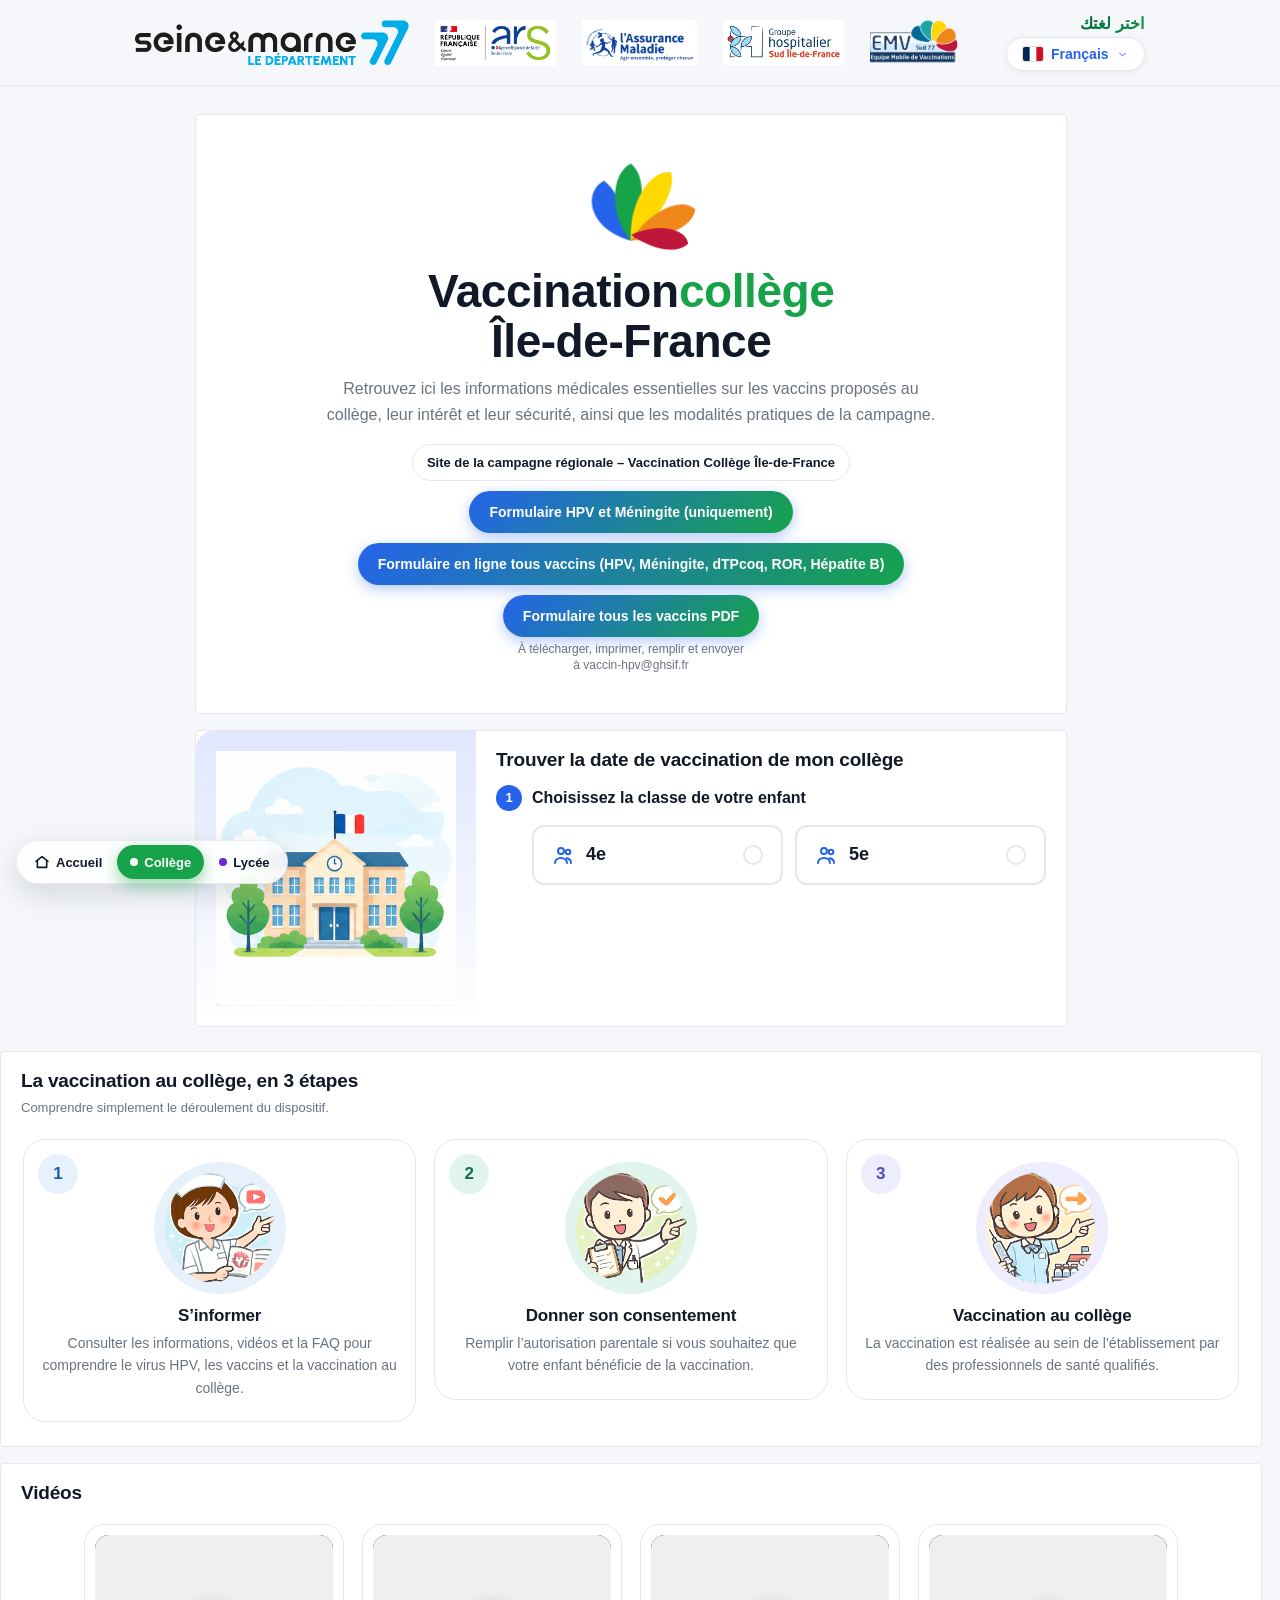
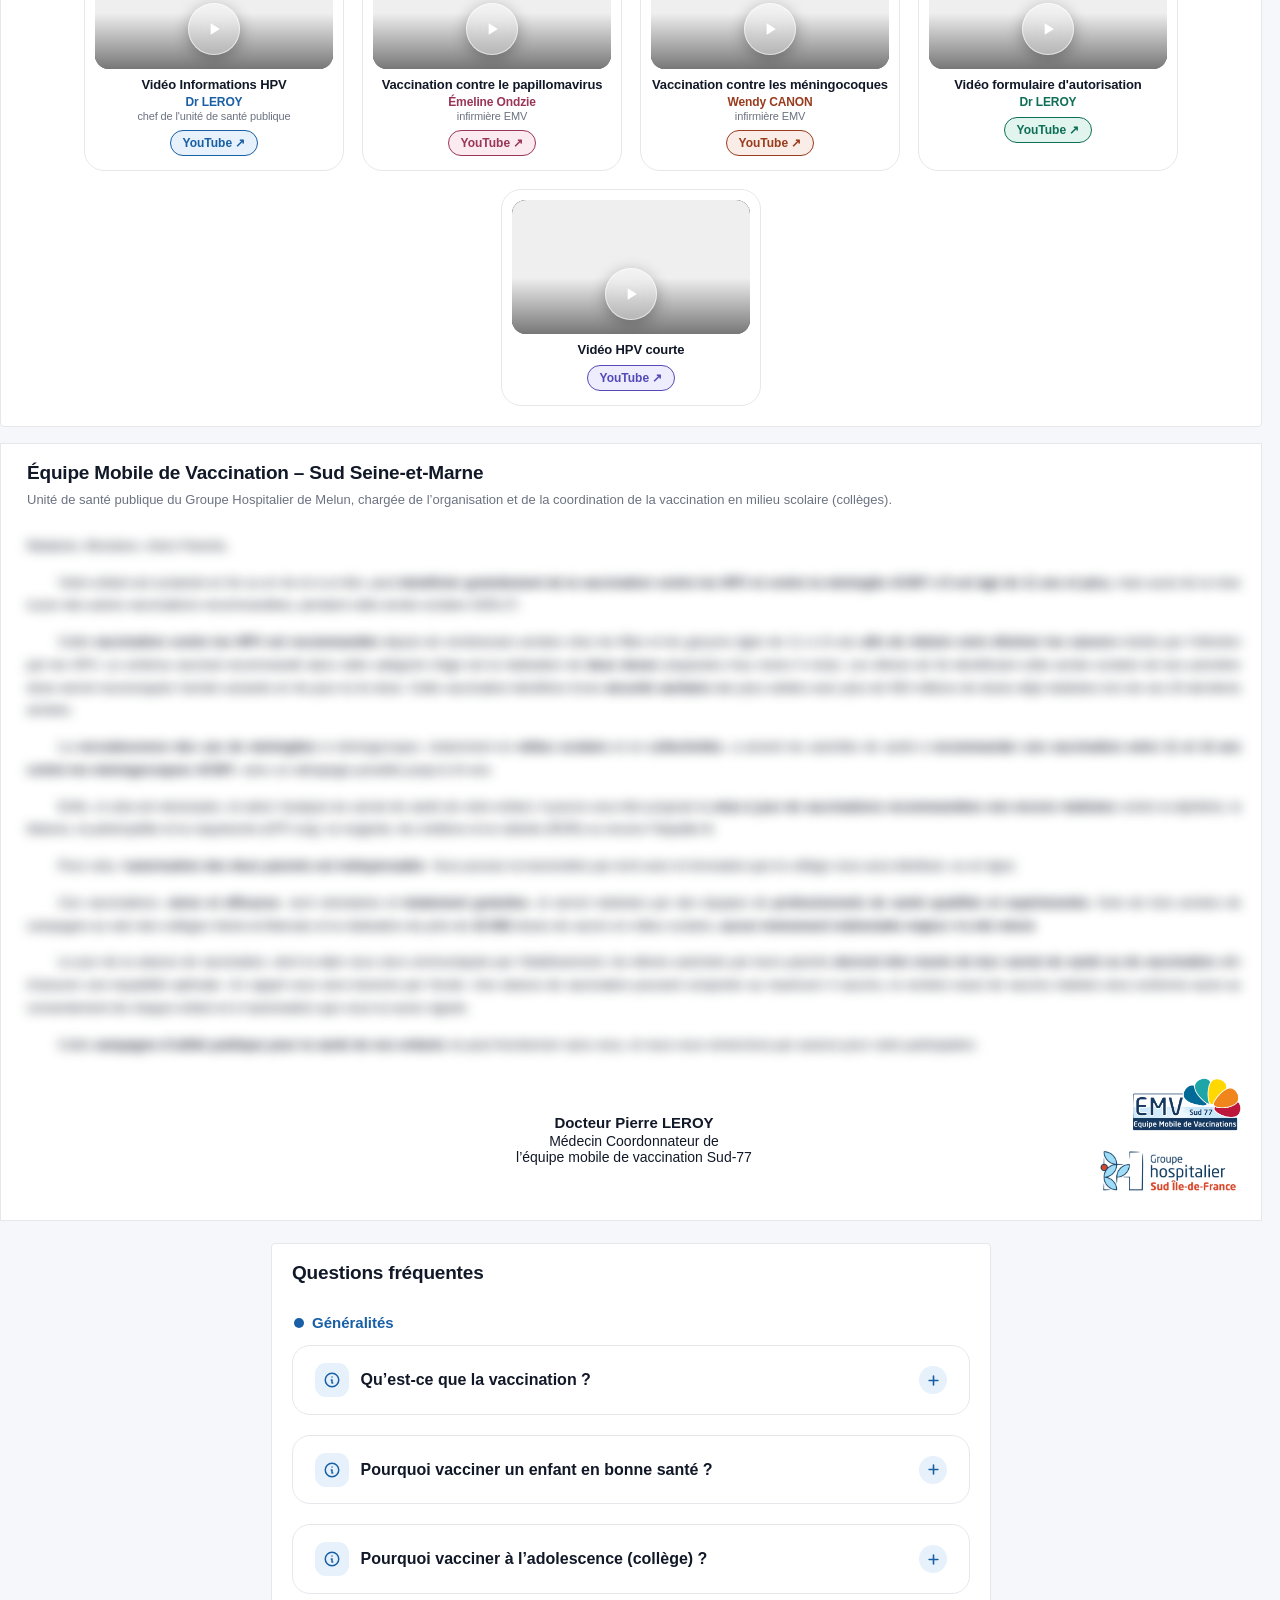
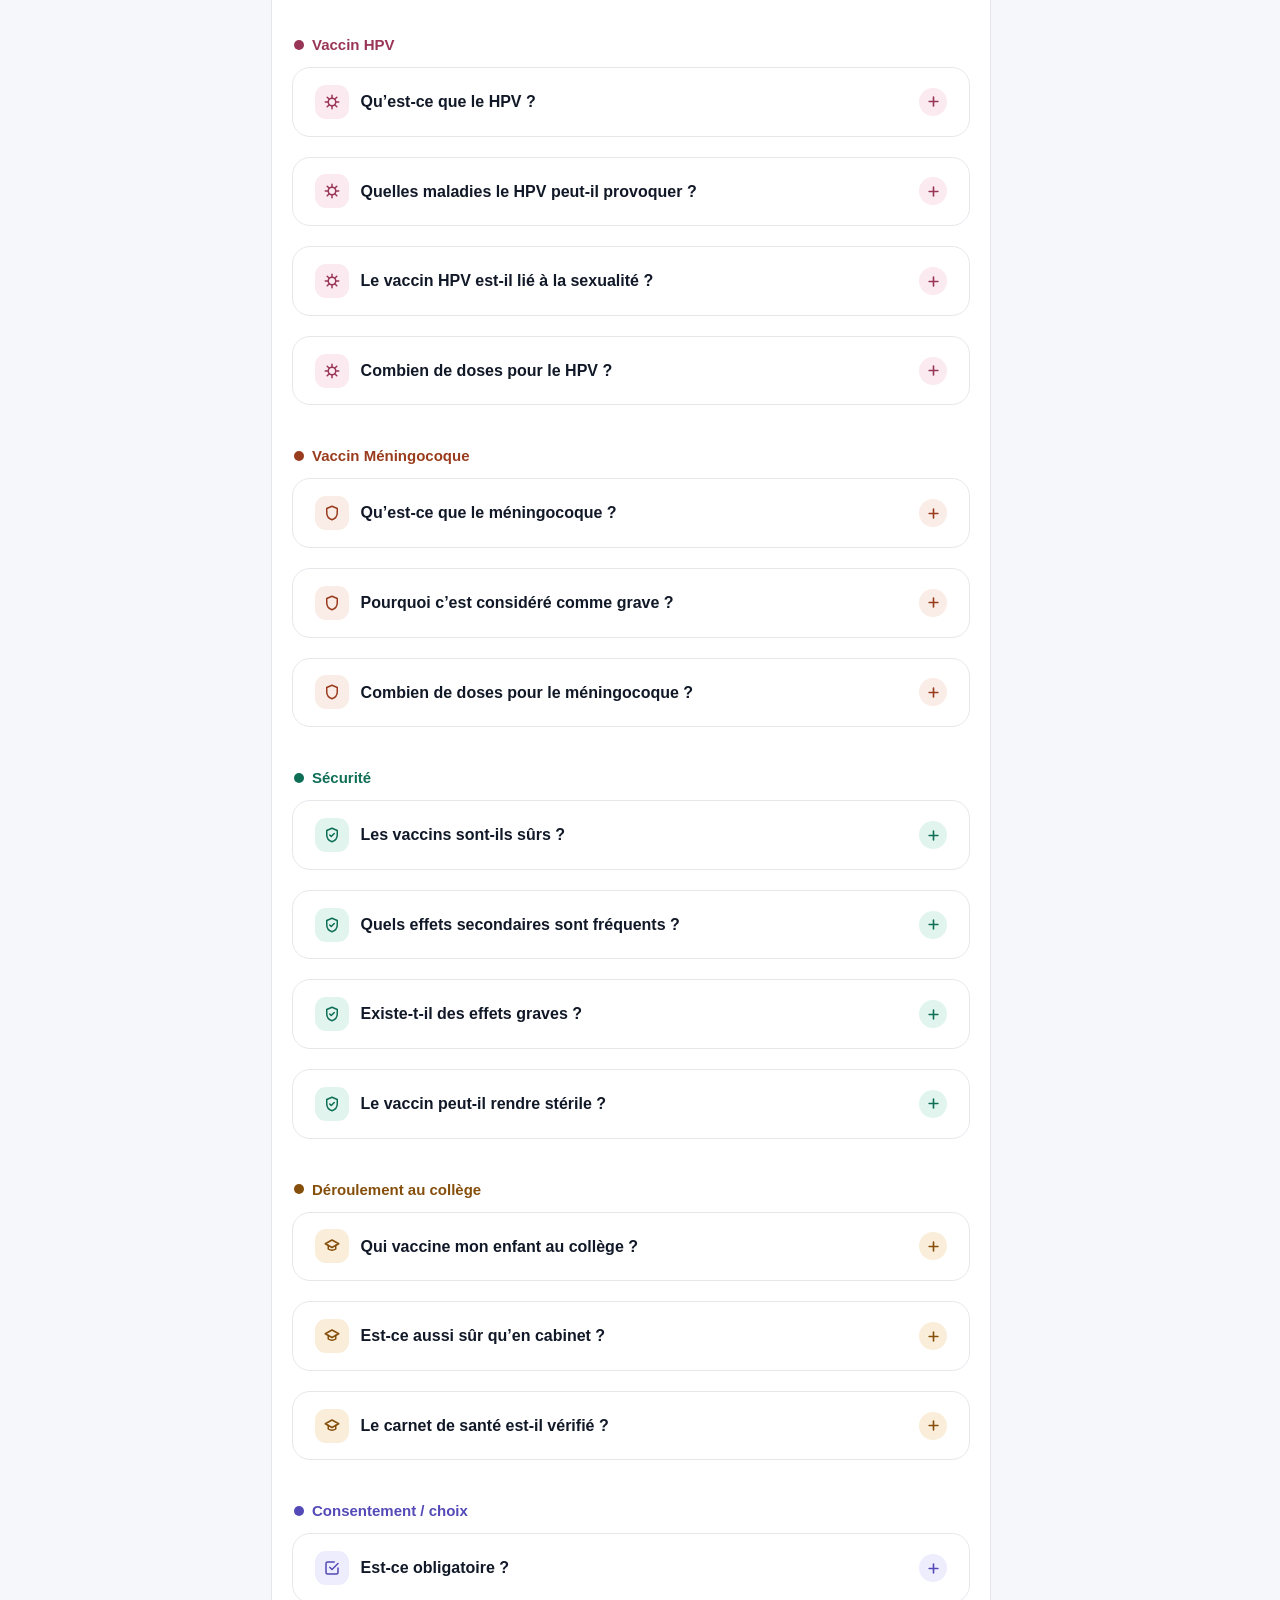
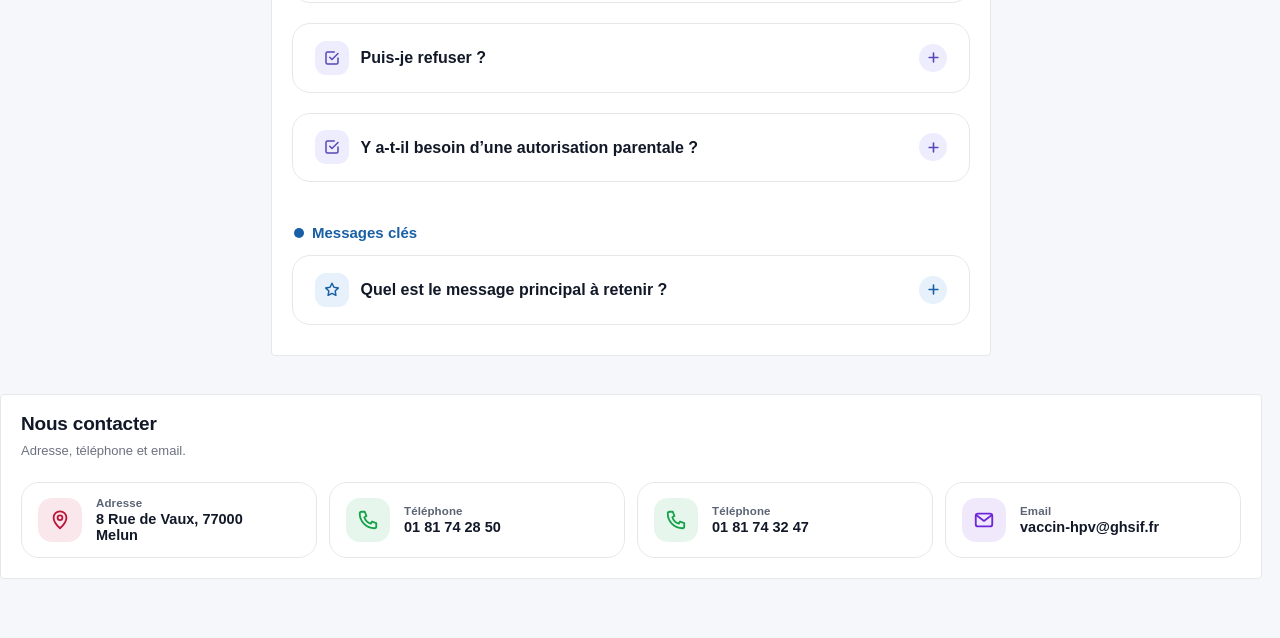
==== college/index.html @ 507922e8 "maj" ====
<!DOCTYPE html>
<html lang="fr">
    <head>
        <meta charset="utf-8"/>
        <meta content="width=device-width, initial-scale=1" name="viewport"/>
        <title>Vaccination collège – Île-de-France</title>
        <meta name="description" content="Site officiel d’information de l’Équipe Mobile de Vaccination (EMV) – Campagne de vaccination en milieu scolaire (collèges) en Île-de-France. Ressources sanitaires, documents officiels et informations à destination des familles et des établissements."/>
        <meta name="keywords" content="vaccination, collège, santé publique, équipe mobile de vaccination, EMV, HPV, méningite, ARS, éducation nationale"/>
        <meta name="author" content="Équipe Mobile de Vaccination – Santé publique"/>
        <meta name="robots" content="index, follow"/>
        <meta name="category" content="Health"/>
        <meta name="classification" content="Public Health Information"/>
        <meta name="audience" content="Families, Educational institutions, Health professionals"/>
        <script src="../js/parcours.js?v=20261004-15" data-page="college"></script>
        <script src="../js/entete.js" defer></script>
        <script src="../js/langue.js?v=20261004-2"></script>
        <style>:root { --bg: #f5f7fb; --card: #ffffff; --text: #111827; --muted: #6b7280; --border: #e5e7eb; --primary: #2563eb; --primary-soft: #e0e7ff; --accent: #16a34a; --accent-soft: #dcfce7; --btn: #ffffff; --font-body: -apple-system, "Segoe UI", Roboto, "Helvetica Neue", Arial, sans-serif; --font-display: "Helvetica Neue", Arial, var(--font-body); --font: var(--font-body); } [data-theme="dark"] { --bg: #141c2f;  /* fond général un peu plus clair */ --card: #1a2238;  /* cartes légèrement relevées */ --text: #e5e7eb; --muted: #9ca3af; --border: #1f2937; --primary: #38bdf8; --primary-soft: #0c4a6e; --accent: #22c55e; --accent-soft: #052e1b; --btn: #020617; } body { background: var(--bg); color: var(--text); } .card, details, .search, .select { background: var(--card); color: var(--text); border-color: var(--border); } summary { color: var(--text); } .ans { color: #d1d5db; } .chip, .tag { background: #020617; border-color: var(--border); color: #cbd5f5; } .navItem:hover { background: #020617; border-color: rgba(56,189,248,.25); } .navItem.active { background: var(--primary-soft); border-color: rgba(56,189,248,.35); } .btn.primary { background: var(--primary); border-color: rgba(56,189,248,.45); } .btn.soft { background: var(--accent-soft); border-color: rgba(34,197,94,.35); color: #bbf7d0; } * { box-sizing: border-box; } body { margin: 0; font-family: var(--font); color: var(--text); background: var(--bg); } a { color: inherit; } .layout { display: flex; min-height: 100vh; } /* Sidebar */.sidebar { width: var(--sidebar); padding: 18px 14px; position: sticky; top: 0; height: 100vh; overflow: auto; border-right: 1px solid var(--border); background: linear-gradient(180deg, #ffffff 0%, #fbfcff 100%); } .brand { display: flex; align-items: center; gap: 10px; padding: 10px 10px 14px 10px; } .brandMark { width: 36px; height: 36px; border-radius: 12px; background: var(--primary-soft); display: grid; place-items: center; color: var(--primary); font-weight: 800; border: 1px solid rgba(47,91,255,.18); } .brandName { font-weight: 800; letter-spacing: .2px; } .navTitle { margin: 8px 10px 8px; font-size: 12px; letter-spacing: .08em; text-transform: uppercase; color: var(--muted); } .navList { display: flex; flex-direction: column; gap: 6px; padding: 0 6px 16px; } .navItem { border: 1px solid transparent; padding: 10px 10px; border-radius: 12px; cursor: pointer; color: #1f2937; display: flex; align-items: center; justify-content: space-between; gap: 10px; } .navItem:hover { background: #f4f7ff; border-color: rgba(47,91,255,.14); } .navItem.active { background: var(--primary-soft); border-color: rgba(47,91,255,.22); } .chip { font-size: 12px; padding: 2px 8px; border-radius: 999px; background: #f3f4f6; color: #374151; border: 1px solid var(--border); white-space: nowrap; } .footNote { padding: 12px 10px; color: var(--muted); font-size: 12px; border-top: 1px solid var(--border); margin-top: 10px; } /* Main */.main { flex: 1; padding: 18px; } .topbar { max-width: var(--max); margin: 0 auto 14px; display: flex; align-items: center; justify-content: center; gap: 12px; } .rightBar { display: flex; align-items: center; gap: 10px; flex-wrap: wrap; justify-content: center; } .burger { position: absolute; left: 18px; } .search { display: flex; align-items: center; gap: 10px; padding: 10px 12px; border: 1px solid var(--border); border-radius: 12px; background: #fff; min-width: 260px; } .search input { border: none; outline: none; width: 100%; font-size: 14px; } .container { max-width: var(--max); margin: 0 auto; } .hero { display: block; margin-bottom: 16px; } .card { background: var(--card); border: 1px solid var(--border); border-radius: var(--radius); box-shadow: var(--shadow); } .heroText { padding: 22px; } .kicker { display: inline-flex; align-items: center; gap: 8px; padding: 8px 12px; border-radius: 999px; background: var(--primary-soft); color: var(--primary); font-weight: 800; border: 1px solid rgba(47,91,255,.18); font-size: 12px; letter-spacing: .02em; } h1 { margin: 12px 0 10px; font-size: 46px; line-height: 1.08; letter-spacing: -.02em; } h1 .accent { color: var(--accent); } .subtitle { margin: 0; color: var(--muted); font-size: 16px; line-height: 1.55; max-width: 62ch; } .btnRow { display: flex; gap: 10px; flex-wrap: wrap; margin-top: 16px; justify-content: center; } .btn { display: inline-flex; align-items: center; justify-content: center; padding: 10px 14px; border-radius: 999px; border: 1px solid var(--border); background: #fff; text-decoration: none; font-weight: 800; font-size: 13px; cursor: pointer; transition: transform .05s ease; } .btn:hover { transform: translateY(-1px); } .btn.primary { background: var(--primary); border-color: rgba(47,91,255,.45); color: #fff; } .btn.soft { background: var(--accent-soft); border-color: rgba(255,138,0,.22); color: #7a3a00; } .heroArt { padding: 18px; position: relative; overflow: hidden; } .artBox { height: 100%; border-radius: 16px; background: radial-gradient(circle at 20% 20%, rgba(47,91,255,.15), transparent 45%),
                  radial-gradient(circle at 70% 30%, rgba(255,138,0,.18), transparent 55%),
                  linear-gradient(180deg, #ffffff 0%, #f6f8ff 100%); border: 1px solid rgba(17,24,39,.06); display: flex; align-items: center; justify-content: center; position: relative; min-height: 240px; } .artLabel { position: absolute; bottom: 14px; left: 14px; right: 14px; padding: 10px 12px; border-radius: 14px; background: rgba(255,255,255,.85); border: 1px solid rgba(17,24,39,.08); color: var(--muted); font-size: 12px; } .logoImg { height: 38px; max-width: 220px; object-fit: contain; filter: drop-shadow(0 2px 6px rgba(0,0,0,.12)); margin-bottom: 10px; } /* Sections */.grid { display: grid; grid-template-columns: 1fr; gap: 16px; } .sectionHead { padding: 18px 20px 0; } .sectionTitle { margin: 0; font-size: 16px; font-weight: 900; letter-spacing: .2px; } .sectionDesc { margin: 6px 0 0; color: var(--muted); font-size: 13px; line-height: 1.5; } .sectionBody { padding: 14px 20px 20px; } .resourceGroup { display: flex; flex-wrap: wrap; gap: 10px; } .note { margin-top: 10px; color: var(--muted); font-size: 12px; line-height: 1.55; white-space: pre-wrap; } /* FAQ */.faqMeta { display: flex; align-items: flex-start; justify-content: space-between; gap: 10px; flex-wrap: wrap; } .faqTitle { margin: 0; font-size: 18px; font-weight: 900; } .faqCount { color: var(--muted); font-size: 12px; margin-top: 6px; } .accordion { display: flex; flex-direction: column; gap: 10px; margin-top: 12px; } details { background: #fff; border: 1px solid var(--border); border-radius: 14px; padding: 12px 14px; } summary { cursor: pointer; list-style: none; font-weight: 850; display: flex; align-items: center; justify-content: space-between; gap: 10px; } summary::-webkit-details-marker { display: none; } .ans { color: #374151; font-size: 14px; line-height: 1.6; margin-top: 10px; white-space: pre-wrap; } .tagRow { display: flex; gap: 8px; flex-wrap: wrap; margin-top: 8px; } .tag { font-size: 12px; padding: 2px 8px; border-radius: 999px; background: #f3f4f6; border: 1px solid var(--border); color: #374151; } /* Mobile */.burger { display: none; padding: 10px 12px; border: 1px solid var(--border); border-radius: 12px; background: #fff; font-weight: 800; cursor: pointer; } @media (max-width: 980px){ .hero {  grid-template-columns: 1fr; }  h1 {  font-size: 38px; }  .sidebar {  position: fixed;  left: -320px;  top: 0;  bottom: 0;  z-index: 50;  transition: left .2s ease; }  .sidebar.open {  left: 0; }  .burger {  display: inline-flex; }  .search {  min-width: 200px; } } /* ===== UI adjustments (no sidebar, no search) ===== */.sidebar { display: none !important; } .burger { display: none !important; } .search { display: none !important; } .layout { grid-template-columns: 1fr !important; } .main { padding-left: 0 !important; } .select { padding: 12px 16px !important; border-radius: 14px !important; font-size: 15px !important; min-width: 180px; } /* ===== RTL languages support (Arabic, Pashto, Kurdish) ===== */.rtl { direction: rtl; text-align: right; } .rtl .hero, .rtl .card, .rtl .sectionBody, .rtl .sectionTitle, .rtl .sectionDesc, .rtl p, .rtl li, .rtl .faqQ, .rtl .faqA { text-align: right; } /* ===============================
   THEME FIX – A COLLER ICI
   =============================== */body { background: var(--bg); color: var(--text); } .card, details, .search, .select { background: var(--card) !important; color: var(--text) !important; border: 1px solid var(--border) !important; } summary { color: var(--text) !important; } .ans { color: var(--text) !important; } .btn { background: var(--btn) !important; color: var(--text) !important; border-color: var(--border) !important; } .btn.primary { background: var(--primary) !important; color: #ffffff !important; } .btn.soft { background: var(--accent-soft) !important; color: var(--accent) !important; } .chip, .tag { background: var(--primary-soft) !important; color: var(--text) !important; border-color: var(--border) !important; } details[open] { border-color: var(--primary) !important; } .artBox { background: linear-gradient(
    180deg,
    var(--card) 0%,
    var(--bg) 100%
  ) !important; } /* ===== CONTACT SECTION WIDE ===== */.contactWide { padding-top: 20px; } .contactGrid { display: grid; grid-template-columns: repeat(auto-fit, minmax(240px, 1fr)); gap: 16px; } .contactItem { display: flex; align-items: center; gap: 14px; padding: 18px 18px; border-radius: 18px; background: var(--card); border: 1px solid var(--border); color: var(--text); text-decoration: none; font-weight: 700; transition: background .15s ease, transform .12s ease, box-shadow .15s ease; box-shadow: 0 1px 3px rgba(0,0,0,.04); } .contactItem:hover { background: var(--primary-soft); transform: translateY(-2px); box-shadow: 0 8px 20px rgba(0,0,0,.08); } .contactIconBadge { width: 44px; height: 44px; min-width: 44px; border-radius: 50%; background: var(--primary-soft); display: flex; align-items: center; justify-content: center; flex-shrink: 0; } .contactLabel { display: block; font-size: 11px; font-weight: 700; text-transform: uppercase; letter-spacing: .04em; color: var(--muted); margin-bottom: 2px; } .contactIcon { font-size: 20px; } .contactText { line-height: 1.35; } /* ===== SCHÉMA : Vaccination en 3 étapes ===== */.stepsContainer { display: flex; flex-direction: column; gap: 14px; } .stepItem { display: flex; align-items: flex-start; gap: 14px; padding: 16px; border-radius: 16px; background: var(--card); border: 1px solid var(--border); } /* ===== VISIBILITÉ FORCÉE DES ÉTAPES ===== */.stepItem { background: var(--card) !important; opacity: 1 !important; } .stepItem:hover { background: var(--primary-soft); cursor: pointer; } .stepNumber { width: 36px; height: 36px; border-radius: 999px; background: var(--primary); color: #fff; font-weight: 900; display: flex; align-items: center; justify-content: center; flex-shrink: 0; } .stepTitle { font-weight: 900; font-size: 15px; margin-bottom: 4px; } .stepText { font-size: 13px; line-height: 1.5; color: var(--muted); } /* ===== AFFICHAGE DES BOUTONS PAR ÉTAPE ===== */.stepTextWrap { flex: 1; min-width: 0; }
.stepActions {
  max-height: 0;
  overflow: hidden;
  opacity: 0;
  margin-top: 12px;
  padding: 14px;
  border-radius: 14px;
  background: var(--card);
  border: 1px solid var(--border);
  transition: max-height .35s ease, opacity .3s ease;
}
.stepActions.active { opacity: 1; }
.stepActions .resourceGroup { display: flex; flex-wrap: wrap; gap: 10px; } /* ===== HERO CENTRÉ (titre, texte, boutons) ===== */.heroText { text-align: center; } .heroText .btnRow { justify-content: center; } #heroBtns { flex-direction: column; align-items: center; } .heroText .kicker { margin-left: auto; margin-right: auto; } /* ===== HERO : centrage du sous-titre ===== */#heroSubtitle { text-align: center; margin-left: auto; margin-right: auto; max-width: 70ch; } /* ===== MASQUAGE DES BOUTONS DANS INTRO ===== */#introBody .resourceGroup, #introBody .btn { display: none !important; } /* ===== MASQUAGE TITRE MÉNINGITE DANS INTRO ===== */#introBody > div[style*="font-weight"] { display: none !important; } /* ===== PULSE VISUEL DES ÉTAPES (INCITATION AU CLIC) ===== */.stepItem { position: relative; transition: box-shadow 0.3s ease, transform 0.3s ease; } .stepItem.pulse { box-shadow: 0 0 0 0 rgba(56, 189, 248, 0.6); animation: stepPulse 1.2s ease-out; } @keyframes stepPulse { 0% {  box-shadow: 0 0 0 0 rgba(56, 189, 248, 0.6);  transform: scale(1); }  60% {  box-shadow: 0 0 0 10px rgba(56, 189, 248, 0);  transform: scale(1.015); }  100% {  box-shadow: 0 0 0 0 rgba(56, 189, 248, 0);  transform: scale(1); } } /* ===== AJUSTEMENT MOBILE ===== */@media (max-width: 768px) { .stepItem.pulse {  animation-duration: 1.4s; } } /* ===== FIX TAILLE + POSITION ICONES ÉTAPES ===== */.stepItem { display: flex; align-items: flex-start; gap: 14px; } .stepIllustration { width: 56px; height: 56px; min-width: 56px; max-width: 56px; object-fit: contain; flex-shrink: 0; }
.stepIllustration {
  width: 56px;
  height: 56px;
  min-width: 56px;
  max-width: 56px;
  object-fit: contain;
  flex-shrink: 0;
}

/* ===== AUTORISER LA BARRE DE RECHERCHE PLANNING ===== */
#scheduleSearchSection .search {
  display: flex !important;
}
/* ===== BARRE DE RECHERCHE PLANNING – STYLE PILULE ===== */
#scheduleSearchSection .search {
  padding: 16px 22px !important;
  border-radius: 999px !important;
  min-height: 56px;
  box-shadow: 0 4px 14px rgba(0,0,0,0.06);
}

#scheduleSearchSection .search input {
  font-size: 16px;
  padding: 6px 0;
}

/* ===== MASQUAGE TEMPORAIRE DU TOGGLE THÈME ===== */
#themeToggle {
  display: none !important;
}
/* ===== FIX NUMÉROS TÉLÉPHONE EN RTL ===== */
.rtl .contactItem,
.rtl .contactItem * {
  direction: ltr !important;
  unicode-bidi: isolate;
  text-align: left;
}

/* ===== BARRE DE PROGRESSION DE DÉFILEMENT ===== */
#scrollProgress {
  position: fixed;
  top: 0;
  left: 0;
  height: 3px;
  width: 0%;
  background: var(--primary);
  z-index: 9999;
  transition: width .12s linear;
}

/* ===== APPARITION AU DÉFILEMENT ===== */
.reveal {
  opacity: 0;
  transform: translateY(18px);
  transition: opacity .6s ease, transform .6s ease;
}
.reveal.visible {
  opacity: 1;
  transform: none;
}

/* ===== SURVOL RENFORCÉ BOUTONS / CARTES / LANGUES ===== */
.btn { transition: transform .15s ease, box-shadow .15s ease; }
.btn:hover { transform: translateY(-3px); box-shadow: 0 8px 20px rgba(0,0,0,.14); }

/* ===== BOUTON ANIMÉ : FORMULAIRE D'AUTORISATION EN LIGNE ===== */
.btn-cta-animated {
  background: linear-gradient(135deg, var(--primary), var(--accent)) !important;
  color: #fff !important;
  border: none !important;
  font-size: 14px !important;
  padding: 13px 20px !important;
  box-shadow: 0 4px 14px rgba(37,99,235,.35);
  animation: ctaPulse 2.2s ease-in-out infinite;
  position: relative;
}
.btn-cta-animated:hover {
  animation-play-state: paused;
  transform: translateY(-3px) scale(1.03);
  box-shadow: 0 10px 24px rgba(37,99,235,.45);
}
@keyframes ctaPulse {
  0%, 100% { box-shadow: 0 4px 14px rgba(37,99,235,.35), 0 0 0 0 rgba(37,99,235,.35); }
  50% { box-shadow: 0 4px 18px rgba(37,99,235,.45), 0 0 0 8px rgba(37,99,235,0); }
}
@media (prefers-reduced-motion: reduce) {
  .btn-cta-animated { animation: none; }
}
.card { transition: box-shadow .3s ease; }
.card:hover { box-shadow: 0 10px 28px rgba(0,0,0,.08); }

/* ===== TRANSITION DOUCE AU CHANGEMENT DE LANGUE ===== */
.main { transition: opacity .22s ease; }
.main.langFade { opacity: .15; }

/* ===== FRISE DE PROGRESSION DES 3 ÉTAPES ===== */
.stepsContainer { position: relative; }
.stepsContainer::before {
  content: '';
  position: absolute;
  left: 104px;
  top: 34px;
  bottom: 34px;
  width: 2px;
  background: var(--border);
  transform: scaleY(0);
  transform-origin: top;
  transition: transform 1s ease;
  z-index: 0;
}
.stepsContainer.lineDrawn::before { transform: scaleY(1); }
.stepNumber { position: relative; z-index: 1; }
.stepItem:hover { animation: stepPulse .6s ease-out; }

/* ===== COCHE DE PROGRESSION SUR ÉTAPE OUVERTE ===== */
.stepItem.done .stepNumber { background: var(--accent); }
.stepItem.done .stepNumber::after {
  content: '✓';
  position: absolute;
  top: -6px;
  right: -6px;
  width: 16px;
  height: 16px;
  border-radius: 999px;
  background: #fff;
  color: var(--accent);
  font-size: 10px;
  font-weight: 900;
  display: flex;
  align-items: center;
  justify-content: center;
  box-shadow: 0 1px 4px rgba(0,0,0,.25);
  animation: popIn .3s ease;
}
@keyframes popIn { from { transform: scale(0); opacity: 0; } to { transform: scale(1); opacity: 1; } }

/* ===== ACCORDÉON FAQ FLUIDE ===== */
.accordion { align-items: flex-start; }
.accordion details { width: auto; max-width: 100%; min-width: 260px; }
.accordion .chev {
  display: inline-block;
  transition: transform .25s ease;
  margin-left: 8px;
}
.accordion details[open] .chev { transform: rotate(180deg); }
.accordion .ans {
  max-height: 0;
  overflow: hidden;
  opacity: 0;
  margin-top: 10px;
  transition: max-height .35s ease, opacity .3s ease;
}
.accordion .ans.open { opacity: 1; }
.accordion .ans { color: var(--muted) !important; font-weight: 400; }
.accordion summary { font-weight: 800; }
@keyframes searchHighlight {
  0% { background: var(--primary-soft); }
  100% { background: transparent; }
}
.accordion details.searchHit summary { animation: searchHighlight 1s ease; }

/* ===== VIDÉOS INTÉGRÉES (lecture directe, hébergées sur YouTube) ===== */
.videoGrid { display: flex; flex-wrap: wrap; gap: 18px; justify-content: center; }
.videoCard { width: 260px; text-align: center; }
.videoFrame {
  position: relative;
  width: 100%;
  border-radius: 14px;
  overflow: hidden;
  background: #000;
  box-shadow: 0 4px 14px rgba(0,0,0,.14);
}
.videoFrame { aspect-ratio: 16 / 9; }
.videoFrame iframe { position: absolute; inset: 0; width: 100%; height: 100%; border: 0; }
.videoThumb {
  position: absolute;
  inset: 0;
  width: 100%;
  height: 100%;
  border: 0;
  padding: 0;
  cursor: pointer;
  background-size: cover;
  background-position: center;
  display: flex;
  align-items: flex-end;
  justify-content: center;
  padding-bottom: 14px;
}
.videoThumb::before {
  content: '';
  position: absolute;
  inset: 0;
  background: linear-gradient(to top, rgba(0,0,0,.5) 0%, rgba(0,0,0,0) 42%);
}
.playGlass {
  position: relative;
  z-index: 1;
  width: 52px;
  height: 52px;
  border-radius: 999px;
  display: flex;
  align-items: center;
  justify-content: center;
  background: rgba(255,255,255,.25);
  backdrop-filter: blur(8px);
  -webkit-backdrop-filter: blur(8px);
  border: 1px solid rgba(255,255,255,.6);
  color: #fff;
  box-shadow: 0 4px 16px rgba(0,0,0,.3);
  transition: transform .15s ease, background-color .15s ease;
}
.videoThumb:hover .playGlass, .videoThumb:focus-visible .playGlass {
  transform: scale(1.08);
  background: rgba(255,255,255,.4);
}
.videoTitle { margin-top: 8px; font-size: 13px; font-weight: 800; }
.videoPresenter { font-size: 12px; font-weight: 700; color: var(--primary); margin-top: 3px; }
.videoRole { font-size: 11px; font-weight: 500; color: var(--muted); margin-top: 1px; }
.videoLink { display: inline-block; margin-top: 4px; font-size: 12px; color: var(--primary); text-decoration: none; font-weight: 700; }
@media (max-width: 768px) {
  .videoCard { width: 100%; }
  .resourceGroup { flex-direction: column; align-items: stretch; }
  .resourceGroup .btn { width: 100%; box-sizing: border-box; text-align: center; border-radius: 14px; padding: 12px 16px; line-height: 1.4; }
}
html { scroll-behavior: smooth; }

/* ===== BOUTON FLOTTANT (mobile/tablette pendant le défilement) ===== */
#floatingCta {
  position: fixed;
  bottom: 18px;
  right: 18px;
  z-index: 999;
  display: none;
  align-items: center;
  justify-content: center;
  border-radius: 999px;
  padding: 14px 18px;
  box-shadow: 0 10px 24px rgba(0,0,0,.2);
  font-size: 13px;
  text-decoration: none;
}
@media (max-width: 980px) {
  #floatingCta { display: inline-flex; }
}

/* =====================================================================
   REFONTE VISUELLE — identité teal / doré, mise en page éditoriale
   ===================================================================== */

/* ----- Structure générale, respiration ----- */
:root {
  --radius: 4px;
  --shadow: none;
  --max: 880px;
  --sidebar: 0px;
}
.main { padding: 28px 18px 60px; }
.container { padding: 0 4px; }
.grid { gap: 22px; }
h1, .sectionTitle, .faqTitle, .stepTitle, .brandName, .videoTitle, .contactTitle {
  font-family: var(--font-display);
  letter-spacing: -.01em;
}
.sectionTitle, .faqTitle, .contactTitle { font-size: 19px; font-weight: 700; }
.subtitle, .sectionDesc, .stepText, .ans { line-height: 1.6; }

/* ----- Empêche tout défilement horizontal, quelle qu'en soit la cause ----- */
html, body { overflow-x: hidden; max-width: 100%; }

/* ----- Lecture progressive du texte du médecin, au fil du défilement ----- */
#introBody .note.scrollReadText { font-size: 15px; line-height: 1.75; }
.fadeWord { color: #d5d9e0; transition: color .3s ease; }
.fadeWord.lit { color: var(--text); font-weight: 600; }
.fadeWord.counterNum { color: var(--primary) !important; font-weight: 800; }

/* ----- Hero simple, fond blanc comme le reste du site ----- */
.heroText { padding: 40px 32px; }

/* ----- Animation d'apparition du titre du site (déclenchée une fois le texte injecté) ----- */
@keyframes heroTitleReveal {
  from { clip-path: inset(0 0 100% 0); transform: translateY(10px); }
  to { clip-path: inset(0 0 0% 0); transform: translateY(0); }
}
@keyframes heroFadeUp {
  from { opacity: 0; transform: translateY(8px); }
  to { opacity: 1; transform: translateY(0); }
}
#heroTitle.heroAnimate { animation: heroTitleReveal .9s cubic-bezier(.22,1,.36,1) both; }
#heroSubtitle.heroAnimate { animation: heroFadeUp .7s ease .2s both; }

/* ----- Accordéon FAQ : structure et mécanisme repris du site USP ----- */
#faqCard { max-width: 720px; margin-left: auto; margin-right: auto; }

/* ===== Mise en page à deux colonnes : illustration + contenu ===== */
.scheduleLayout { display: grid; grid-template-columns: 280px 1fr; gap: 0; align-items: stretch; }
.scheduleIllustration { display: flex; align-items: center; justify-content: center; padding: 20px; background: linear-gradient(180deg, var(--primary-soft), transparent); border-radius: 18px 0 0 18px; }
.scheduleIllustration img { max-width: 100%; height: auto; display: block; }
.scheduleMain { min-width: 0; }
@media (max-width: 760px) {
  .scheduleLayout { grid-template-columns: 1fr; }
  .scheduleIllustration { border-radius: 18px 18px 0 0; padding: 16px; }
  .scheduleIllustration img { max-height: 160px; }
}

/* ===== Pastilles numérotées des étapes ===== */
.scheduleStepLine { display: flex; align-items: center; gap: 10px; margin-bottom: 14px; }
.scheduleStepNum { width: 26px; height: 26px; min-width: 26px; border-radius: 50%; background: var(--primary); color: #fff; font-weight: 900; font-size: 13px; display: flex; align-items: center; justify-content: center; }
.gradeQuestion { font-size: 16px; font-weight: 900; color: var(--text); }

/* ===== Boutons 4e / 5e : bordure + rond radio (style de la maquette) ===== */
.gradeButtons { display: flex; gap: 12px; flex-wrap: wrap; margin-left: 36px; }
.gradeCard { flex: 1; min-width: 140px; display: flex; align-items: center; gap: 10px; padding: 16px 18px; border-radius: 12px; border: 2px solid var(--border); background: var(--card); color: var(--text); font-size: 18px; font-weight: 900; cursor: pointer; transition: background .15s ease, border-color .15s ease, transform .1s ease; }
.gradeCard .gradeIcon { width: 24px; height: 24px; flex-shrink: 0; color: #2563eb; }
.gradeCard:hover { border-color: var(--primary); transform: translateY(-1px); }
.gradeCard.selected { background: var(--primary-soft); border-color: var(--primary); }
.gradeRadio { width: 20px; height: 20px; min-width: 20px; margin-left: auto; border-radius: 50%; border: 2px solid var(--border); position: relative; }
.gradeCard.selected .gradeRadio { border-color: var(--primary); }
.gradeCard.selected .gradeRadio::after { content: ''; position: absolute; inset: 3px; border-radius: 50%; background: var(--primary); }
.scheduleSearchZone { margin-top: 20px; margin-left: 36px; }
@media (max-width: 480px) {
  .gradeCard { min-width: 0; padding: 16px 14px; font-size: 16px; }
  .gradeButtons, .scheduleSearchZone { margin-left: 0; }
}

/* ===== Barre de recherche + bouton Rechercher ===== */
.scheduleBar { display: flex; gap: 10px; align-items: stretch; }
.scheduleSearchBtn { border-radius: 12px; padding: 0 22px; font-weight: 800; white-space: nowrap; }

.scheduleSearchWrap { flex: 1; display: flex; align-items: center; gap: 10px; padding: 0 16px; min-width: 160px; border: 1px solid var(--border); border-radius: 12px; background: var(--card); }
.scheduleSearchWrap input { border: none; outline: none; width: 100%; font-size: 14px; background: transparent; color: var(--text); padding: 14px 0; }
.scheduleSearchWrap input:focus { outline: none; box-shadow: none; }
.scheduleSearchWrap:focus-within { border-color: var(--primary); box-shadow: 0 0 0 3px rgba(37,99,235,.15); }
@media (max-width: 640px) {
  .scheduleBar { flex-direction: column; }
}

/* ===== Alignement du selecteur de langue ===== */
.acc { width: 100%; border-radius: 20px 20px 20px 6px; background: var(--primary-soft); border: 1px solid transparent; margin: 0 0 10px; overflow: hidden; transition: background-color .3s ease, box-shadow .3s ease; }
.acc.ouverte { background: var(--card); box-shadow: 0 0 0 2px var(--primary) inset, 0 16px 36px -24px rgba(37,99,235,.45); }
[data-theme="dark"] .acc.ouverte { box-shadow: 0 0 0 2px var(--primary) inset, 0 16px 36px -24px rgba(56,189,248,.5); }
.acc h3 { margin: 0; font-size: 1rem; }
.acc button { all: unset; box-sizing: border-box; display: flex; width: 100%; align-items: center; gap: 12px; padding: 1.05rem 1.35rem; cursor: pointer; font-weight: 800; line-height: 1.35; color: var(--text); }
.acc button > span:first-child { flex: 1; min-width: 0; }
.acc button .chip { flex: none; }
.acc button:focus-visible { outline: 3px solid var(--primary); outline-offset: 2px; }
.acc .signe { flex: none; width: 28px; height: 28px; border-radius: 50%; background: var(--primary-soft); color: var(--primary); display: grid; place-items: center; transition: transform .45s cubic-bezier(.22,1,.36,1), background-color .3s ease, color .3s ease; }
.acc .signe svg { width: 15px; height: 15px; }
.acc.ouverte .signe { transform: rotate(45deg); background: var(--primary); color: #fff; }
.acc .corps { display: grid; grid-template-rows: 0fr; transition: grid-template-rows .45s cubic-bezier(.22,1,.36,1); }
.acc.ouverte .corps { grid-template-rows: 1fr; }
.acc .corps > div { overflow: hidden; }
.acc .corps .faqAns { max-height: none; opacity: 1; margin: 0 16px 16px; color: var(--text); font-size: 14px; line-height: 1.6; white-space: pre-wrap; }
.faqInlineLink { font-weight: 800; color: var(--primary); text-decoration: underline; cursor: pointer; }
.acc.searchHit { box-shadow: 0 0 0 2px var(--primary); }
@media (prefers-reduced-motion: reduce) {
  .acc .corps, .acc .signe { transition: none; }
}

/* ----- Éventail décoratif au-dessus du titre (mécanisme repris du site USP) ----- */
.eventail { display: block; width: 120px; max-width: 120px; height: auto; margin: 0 auto 6px; overflow: visible; }
.eventail .p { transform-box: view-box; transform-origin: 210px 300px; opacity: 0; }
.eventail.ouvert .p { animation: eventailOuvre .9s cubic-bezier(.22,1,.36,1) both; }
.eventail.ouvert .p1 { animation-delay: .15s; }
.eventail.ouvert .p2 { animation-delay: .27s; }
.eventail.ouvert .p3 { animation-delay: .39s; }
.eventail.ouvert .p4 { animation-delay: .51s; }
.eventail.ouvert .p5 { animation-delay: .63s; }
.eventail .tout { transform-box: view-box; transform-origin: 210px 300px; }
.eventail.ouvert .tout { animation: eventailRespire 7s ease-in-out 1.8s infinite; }
@keyframes eventailOuvre {
  from { opacity: 0; transform: rotate(-70deg) scale(.4); }
  to   { opacity: 1; transform: none; }
}
@keyframes eventailRespire {
  0%, 100% { transform: rotate(0); }
  50%      { transform: rotate(2.5deg); }
}
@media (prefers-reduced-motion: reduce) {
  .eventail .p { opacity: 1; transform: none; animation: none; }
  .eventail.ouvert .tout { animation: none; }
}

/* ----- Effet d'ouverture du titre : chaque partie du texte "s'ouvre" comme les pétales
   d'un éventail (rotation + zoom + fondu), en cascade, au lieu d'une forme graphique ----- */
.titleChunk { display: inline-block; opacity: 0; transform-origin: 50% 100%; }
.titleChunk.chunkOuvert { animation: titleChunkOuvre .8s cubic-bezier(.22,1,.36,1) both; }
@keyframes titleChunkOuvre {
  from { opacity: 0; transform: rotate(-18deg) scale(.6) translateY(10px); }
  to   { opacity: 1; transform: none; }
}
@media (prefers-reduced-motion: reduce) {
  .titleChunk { opacity: 1; transform: none; animation: none; }
}

/* ----- Effet d'ouverture du site : le titre glisse depuis la gauche, une seule fois ----- */
@keyframes heroTitleFirstReveal {
  from { opacity: 0; transform: translateX(-48px); }
  to   { opacity: 1; transform: translateX(0); }
}
#heroTitle.heroFirstReveal { animation: heroTitleFirstReveal 1s cubic-bezier(.22,1,.36,1) both; }
.rtl #heroTitle.heroFirstReveal { animation-name: heroTitleFirstRevealRTL; }
@keyframes heroTitleFirstRevealRTL {
  from { opacity: 0; transform: translateX(48px); }
  to   { opacity: 1; transform: translateX(0); }
}

/* ----- Les autres blocs restent plats et calmes, différenciés sans ombre ----- */
.card { box-shadow: none; }
#stepsCard, #videosCard, #faqCard, #contactCard { border: 1px solid var(--border); border-radius: var(--radius); }

/* ----- Le message du médecin devient un bloc éditorial, pas une carte ----- */
#introCard {
  background: transparent;
  border: none;
  border-left: 3px solid var(--primary);
  border-radius: 0;
  box-shadow: none;
  padding-left: 26px;
}
#introCard .sectionHead, #introCard .sectionBody { padding-left: 0; }
#introBody { position: relative; }
#introBody::before {
  content: '\201C';
  position: absolute;
  left: -34px;
  top: -18px;
  font-family: var(--font-display);
  font-size: 72px;
  line-height: 1;
  color: var(--primary-soft);
  z-index: 0;
}
@media (max-width: 720px) {
  #introCard { padding-left: 16px; }
  #introBody::before { display: none; }
}

/* ----- Boutons et liens : retour tactile discret, pas de "lift" générique ----- */
.btn { transition: background-color .15s ease, color .15s ease, border-color .15s ease; }
.btn:hover { background-color: var(--primary-soft); }
.heroText .btn:hover { background: var(--accent-soft); }
/* ----- Focus clavier visible partout (accessibilité) ----- */
a:focus-visible, button:focus-visible, input:focus-visible, .btn:focus-visible,
.stepItem:focus-visible, summary:focus-visible {
  outline: 3px solid var(--accent);
  outline-offset: 2px;
}

/* ----- Apparition simple et unique à l'arrivée (pas de mouvement répété) ----- */
.reveal { opacity: 0; transform: translateY(14px); transition: opacity .6s ease, transform .6s ease; }
.reveal.visible { opacity: 1; transform: none; }

/* =====================================================================
   EN-TÊTE DU SITE : logos institutionnels + sélecteur de langue
   Bloc unique, écrit à neuf, aucune règle historique réutilisée.
===================================================================== */
.siteHeader {
  background: var(--bg);
  border-bottom: 1px solid var(--border);
  position: relative;
  z-index: 100;
}
.siteHeaderInner {
  max-width: 1200px;
  margin: 0 auto;
  padding: 14px 24px;
  display: flex;
  align-items: center;
  justify-content: center;
  flex-wrap: wrap;
  gap: 48px;
}
.headerLogos {
  display: flex;
  align-items: center;
  gap: 28px;
  flex-wrap: wrap;
}
.headerLogos a { display: inline-flex; transition: opacity .15s ease; }
.headerLogos a:hover, .headerLogos a:focus-visible { opacity: .75; }
.headerLogos img {
  height: 56px;
  width: auto;
  max-width: 160px;
  object-fit: contain;
  display: block;
}
.headerLangPicker {
  display: flex;
  flex-direction: column;
  align-items: flex-end;
  gap: 4px;
}
.headerLangHint {
  font-size: 16px;
  font-weight: 800;
  letter-spacing: .01em;
  transition: opacity .3s ease;
  background-repeat: no-repeat;
  -webkit-background-clip: text;
  background-clip: text;
  -webkit-text-fill-color: transparent;
  color: transparent;
}
.langDropdown { position: relative; }
.langDropdownBtn {
  display: flex;
  align-items: center;
  gap: 8px;
  padding: 8px 16px;
  border-radius: 999px;
  border: 1px solid var(--border);
  background: var(--card);
  color: var(--primary);
  font-weight: 700;
  font-size: 14px;
  cursor: pointer;
  box-shadow: 0 2px 8px rgba(0,0,0,.06);
}
.langDropdownFlag {
  width: 20px;
  height: 14px;
  object-fit: cover;
  border-radius: 2px;
  box-shadow: 0 0 0 1px rgba(0,0,0,.12);
  flex-shrink: 0;
  display: block;
}
.langDropdownChevron { width: 11px; height: 11px; opacity: .65; flex-shrink: 0; }
.langDropdownPanel {
  position: absolute;
  top: calc(100% + 8px);
  right: 0;
  background: var(--card);
  border: 1px solid var(--border);
  border-radius: 14px;
  box-shadow: 0 20px 50px rgba(0,0,0,.2);
  padding: 10px;
  display: grid;
  grid-template-columns: repeat(2, minmax(150px, 1fr));
  gap: 4px;
  max-height: 70vh;
  overflow-y: auto;
  width: max-content;
  max-width: 92vw;
  z-index: 200;
}
.langDropdownPanel[hidden] { display: none; }
.langDropdownOption {
  display: flex;
  align-items: center;
  gap: 8px;
  padding: 8px 10px;
  border-radius: 10px;
  border: 1px solid transparent;
  background: none;
  color: var(--text);
  cursor: pointer;
  font-size: 13px;
  font-weight: 600;
  text-align: left;
  white-space: nowrap;
  width: 100%;
}
.langDropdownOption:hover { background: var(--primary-soft); }
.langDropdownOption.active { border-color: var(--primary); background: var(--primary-soft); }
.langDropdownCheck { width: 14px; flex-shrink: 0; color: var(--primary); font-weight: 900; font-size: 13px; }
.langDropdownOptionFlag {
  width: 18px;
  height: 12px;
  object-fit: cover;
  border-radius: 2px;
  box-shadow: 0 0 0 1px rgba(0,0,0,.12);
  flex-shrink: 0;
  display: block;
}
@media (max-width: 768px) {
  .siteHeaderInner { flex-direction: column; align-items: center; text-align: center; }
  .headerLogos { justify-content: center; }
  .headerLangPicker { align-items: center; }
  .langDropdownPanel { right: auto; left: 50%; transform: translateX(-50%); }
}

/* ----- Frise des 3 étapes pilotée par le défilement ----- */
.stepsContainer::before {
  transform: scaleY(var(--lineProgress, 0));
  transition: transform .05s linear;
  background: var(--primary);
}
.stepItem { opacity: .5; filter: saturate(.6); transition: opacity .4s ease, filter .4s ease; }
.stepItem.lit { opacity: 1; filter: none; }
.stepItem:hover { animation: stepPulse .6s ease-out; box-shadow: 0 0 0 2px var(--primary-soft) inset; }

/* ----- Accessibilité : respect des préférences système ----- */
@media (prefers-reduced-motion: reduce) {
  *, *::before, *::after { animation-duration: .001ms !important; animation-iteration-count: 1 !important; transition-duration: .001ms !important; scroll-behavior: auto !important; }
  .reveal { opacity: 1 !important; }
  .stepItem { opacity: 1 !important; filter: none !important; }
  .stepsContainer::before { transform: scaleY(1) !important; }
  .fadeWord { color: var(--text) !important; }
}

/* ===== FLECHE AU SURVOL DES LIENS DE CONTACT ===== */
.contactItem { justify-content: space-between; }
.contactArrow { width: 18px; height: 18px; margin-left: 8px; opacity: 0; transform: translateX(-4px); transition: opacity .2s ease, transform .2s ease; flex-shrink: 0; color: var(--primary); }
.contactItem:hover .contactArrow { opacity: .85; transform: translateX(0); }
/* ===== FAQ : titres de rubrique ===== */
.faqSectionHead { margin: 22px 2px 4px; font-weight: 800; font-size: 15px; color: var(--accent); }
.faqSectionHead:first-child { margin-top: 4px; }

/* Bouton de formulaire PDF : indication sous le bouton */
.formBtnWrap{display:flex;flex-direction:column;align-items:center;gap:4px}
.formBtnWrap .formBtnHint{font-size:12px;color:var(--muted);text-align:center;max-width:34ch;line-height:1.35}
.stepActions .formBtnWrap{align-items:stretch}
.stepActions .formBtnWrap .formBtnHint{max-width:none;align-self:center}
</style>
        <link href="../../Documents/Pinegrow%20Projects/Tailwind-CSS-20260203-211032/tailwind_theme/tailwind.css" rel="stylesheet" type="text/css">
    <link rel="stylesheet" href="../css/contact.css?v=20261004-2">
<link rel="stylesheet" href="../css/effets.css?v=20261006-1">
<script src="../js/effets.js?v=20261006-1" data-accent="college" defer></script>
</head>
    <body>
        <div id="scrollProgress"></div>
        <!-- ===== BANDE LOGOS INSTITUTIONNELS ===== -->
        <header class="siteHeader">
          <div class="siteHeaderInner">
            <div class="headerLogos">
              <a href="https://www.seine-et-marne.fr/" target="_blank" rel="noopener" aria-label="Département de Seine-et-Marne">
                <img src="../img/departement.png" alt="Département de Seine-et-Marne">
              </a>
              <a href="https://www.iledefrance.ars.sante.fr/rentree-scolaire-2026-2027-la-vaccination-au-college-un-geste-essentiel-pour-proteger-les" target="_blank" rel="noopener" aria-label="Agence Régionale de Santé Île-de-France">
                <img src="../img/ARS.png" alt="Agence Régionale de Santé Île-de-France">
              </a>
              <a href="https://www.ameli.fr/medecin/sante-prevention/pathologies/cancers/cancer-du-col-de-l-uterus/vaccination-papillomavirus-humains-hpv" target="_blank" rel="noopener" aria-label="Assurance Maladie">
                <img src="../img/AM.png" alt="Assurance Maladie">
              </a>
              <a href="https://www.ghsif.fr/" target="_blank" rel="noopener" aria-label="Groupe Hospitalier de Melun">
                <img src="../img/CHMELUN.png" alt="Groupe Hospitalier de Melun">
              </a>
              <a href="#contactCard" aria-label="Équipe Mobile de Vaccination">
                <img src="../img/EMV.png" alt="Équipe Mobile de Vaccination">
              </a>
            </div>
            <div class="headerLangPicker">
              <span class="headerLangHint" id="headerLangHint">Choisissez votre langue</span>
              <div class="langDropdown">
                <button type="button" class="langDropdownBtn" id="langSwitcherBtn" aria-haspopup="listbox" aria-expanded="false">
                  <img class="langDropdownFlag" id="langSwitcherFlag" src="" alt="">
                  <span id="langSwitcherText"></span>
                  <svg class="langDropdownChevron" viewBox="0 0 24 24" fill="none" stroke="currentColor" stroke-width="2.5" stroke-linecap="round" stroke-linejoin="round" aria-hidden="true"><path d="M6 9l6 6 6-6"/></svg>
                </button>
                <div class="langDropdownPanel" id="langPanel" role="listbox" hidden></div>
              </div>
            </div>
          </div>
        </header>
        <!-- ===== FIN EN-TÊTE ===== -->
        <div class="layout">
            <aside class="sidebar" id="sidebar">
                <div class="brand">
                    <div class="brandMark">V</div>
                    <div>
                        <div class="brandName">Vaccination Collège</div>
                        <div style="color:var(--muted);font-size:12px;margin-top:2px">HPV • Méningite ACWY • Rappels</div>
                    </div>
                </div>
                <div class="navTitle">Sections</div>
                <div class="navList" id="navList"></div>
                <div class="footNote" id="sideFooter">
                    Astuce : utilisez la recherche pour trouver rapidement une réponse.
</div>
            </aside>
            <main class="main">
                <div class="topbar container">
                    <button class="burger" id="burgerBtn">☰ Menu</button>
                    <div class="rightBar">
                        <div class="search" title="Rechercher dans la FAQ">
                            🔎 

                            <input id="searchInput" placeholder="Rechercher…" type="search"/>
                        </div>
                        <button id="themeToggle" class="btn" title="Mode clair / sombre">🌙</button>
                    </div>
                </div>
                <div class="container">
                    <section class="hero">
                        <div class="card heroText reveal">
                            <svg class="eventail" id="heroEventail" viewBox="0 0 420 350" aria-hidden="true">
                              <g class="tout">
                                <g transform="translate(210 300)">
                                  <path class="p p1" d="M0 0 C-150 -40 -170 -170 -95 -210 C-40 -170 -20 -80 0 0Z" fill="var(--primary)"/>
                                  <path class="p p2" d="M0 0 C-80 -90 -70 -240 0 -270 C60 -220 40 -90 0 0Z" fill="var(--accent)"/>
                                  <path class="p p3" d="M0 0 C-10 -120 60 -250 140 -240 C160 -170 90 -70 0 0Z" fill="#ffd800"/>
                                  <path class="p p4" d="M0 0 C50 -90 170 -160 225 -110 C215 -40 110 -10 0 0Z" fill="#f1861b"/>
                                  <path class="p p5" d="M0 -20 C80 -60 190 -50 200 10 C160 50 70 30 0 -20Z" fill="#be163a"/>
                                </g>
                              </g>
                            </svg>
                            <h1 id="heroTitle">Vaccination <span class="accent">collège</span><br/>Île-de-France</h1>
                            <p class="subtitle" id="heroSubtitle">
              Accédez aux informations essentielles, aux documents et à la FAQ. L’inscription se fait en quelques clics. </p>
                            <div class="btnRow" id="heroBtns"></div>
                        </div>
                    </section>
                </div>
<!-- ===== RECHERCHE DATE DE VACCINATION COLLÈGE ===== -->
<section class="container" id="scheduleSearchSection" style="margin-bottom:24px;">
  <div class="card">
    <div class="scheduleLayout">
      <div class="scheduleIllustration">
        <img src="../img/school.png" alt="" loading="lazy">
      </div>
      <div class="scheduleMain">
        <div class="sectionHead">
          <div class="sectionTitle" id="scheduleTitle"></div>
        </div>
        <div class="sectionBody">
          <div class="scheduleStepLine">
            <span class="scheduleStepNum">1</span>
            <div class="gradeQuestion" id="scheduleGradeLabel"></div>
          </div>
          <div class="gradeButtons">
            <button type="button" class="gradeCard" id="gradeBtn4e" data-grade="4e">
              <svg class="gradeIcon" viewBox="0 0 24 24" fill="none" stroke="currentColor" stroke-width="2" stroke-linecap="round" stroke-linejoin="round" aria-hidden="true"><circle cx="9" cy="8" r="3"/><circle cx="16" cy="9" r="2.3"/><path d="M3 20c0-3 2.7-5 6-5s6 2 6 5"/><path d="M14.5 15.3c2.6.3 4.5 2 4.5 4.7"/></svg>
              <span id="scheduleGradeOpt4e"></span>
              <span class="gradeRadio" aria-hidden="true"></span>
            </button>
            <button type="button" class="gradeCard" id="gradeBtn5e" data-grade="5e">
              <svg class="gradeIcon" viewBox="0 0 24 24" fill="none" stroke="currentColor" stroke-width="2" stroke-linecap="round" stroke-linejoin="round" aria-hidden="true"><circle cx="9" cy="8" r="3"/><circle cx="16" cy="9" r="2.3"/><path d="M3 20c0-3 2.7-5 6-5s6 2 6 5"/><path d="M14.5 15.3c2.6.3 4.5 2 4.5 4.7"/></svg>
              <span id="scheduleGradeOpt5e"></span>
              <span class="gradeRadio" aria-hidden="true"></span>
            </button>
          </div>
          <select id="scheduleGradeSelect" style="position:absolute;width:1px;height:1px;padding:0;margin:-1px;overflow:hidden;clip:rect(0,0,0,0);white-space:nowrap;border:0;" aria-hidden="true" tabindex="-1">
            <option id="scheduleGradeOptEmpty" value=""></option>
            <option value="4e"></option>
            <option value="5e"></option>
          </select>
          <div class="scheduleSearchZone" id="scheduleSearchZone" style="display:none;">
            <div class="scheduleStepLine">
              <span class="scheduleStepNum">2</span>
              <div class="sectionDesc" id="scheduleHint" style="margin:0;"></div>
            </div>
            <div class="scheduleBar">
              <div class="scheduleSearchWrap">
                🔎
                <input type="search" id="scheduleSearchInput" autocomplete="off"/>
              </div>
              <button type="button" class="btn primary scheduleSearchBtn" id="scheduleSearchBtn"></button>
            </div>
          </div>
          <div id="scheduleResults" style="margin-top:16px;display:none;"></div>
        </div>
      </div>
    </div>
  </div>
</section>
<!-- ===== FIN RECHERCHE ===== -->

                <section class="card reveal" id="stepsCard" style="margin-bottom:16px;">
                    <div class="sectionHead">
                        <div class="sectionTitle" id="stepsTitle"></div>
                        <div class="sectionDesc" id="stepsSubtitle"></div>
                    </div>
                    <div class="sectionBody">
                        <div class="stepsContainer" id="stepsContainer"></div>
                    </div>
                </section>
                <section class="card reveal" id="videosCard" style="margin-bottom:16px;">
                    <div class="sectionHead">
                        <div class="sectionTitle" id="videosTitle">Vidéos</div>
                        <div class="sectionDesc" id="videosDesc"></div>
                    </div>
                    <div class="sectionBody">
                        <div class="videoGrid" id="videoGrid"></div>
                    </div>
                </section>
                <div class="grid">
                    <section class="card reveal" id="introCard">
                        <div class="sectionHead">
                            <div class="sectionTitle" id="introTitle">Message &amp; ressources</div>
                            <div class="sectionDesc" id="introDesc">Documents officiels, formulaires et vidéos.</div>
                        </div>
                        <div class="sectionBody" id="introBody"></div>
                    </section>
                    <section class="card reveal" id="faqCard">
                        <div class="sectionHead">
                            <div class="faqMeta">
                                <div>
                                    <div class="faqTitle" id="faqTitle">Questions fréquentes</div>
                                </div>
                                <div class="tagRow" id="activeFilters"></div>
                            </div>
                        </div>
                        <div class="sectionBody">
                            <div class="accordion" id="faqList"></div>
                        </div>
                    </section>
                    <section class="card reveal" id="contactCard" style="margin-top:16px;">
                        <div class="sectionHead">
                            <div class="sectionTitle" id="contactTitle">Nous contacter</div>
                            <div class="sectionDesc" id="contactDesc">Adresse, téléphone et email.</div>
                        </div>
                        <div class="sectionBody contactWide">
                            <div class="ciGrid">
<a class="ci c1" href="https://maps.app.goo.gl/zGLgVufgVPTTqRAg8" target="_blank" rel="noopener"><span class="ciIcon"><svg viewBox="0 0 24 24" fill="none" stroke="currentColor" stroke-width="2" stroke-linecap="round" stroke-linejoin="round" aria-hidden="true"><path d="M12 21s-7-6.2-7-11.5A7 7 0 0 1 19 9.5C19 14.8 12 21 12 21z"/><circle cx="12" cy="9.5" r="2.6"/></svg></span><span class="ciText"><small id="contactAddrLabel">Adresse</small><span>8 Rue de Vaux, 77000 Melun</span></span><svg class="ciArrow" viewBox="0 0 24 24" fill="none" stroke="currentColor" stroke-width="2.4" stroke-linecap="round" stroke-linejoin="round" aria-hidden="true"><path d="M7 17L17 7M9 7h8v8"/></svg></a>
<a class="ci c2" href="tel:0181742850"><span class="ciIcon"><svg viewBox="0 0 24 24" fill="none" stroke="currentColor" stroke-width="2" stroke-linecap="round" stroke-linejoin="round" aria-hidden="true"><path d="M5 3h3.5l1.8 4.6-2.3 1.4a11 11 0 0 0 7 7l1.4-2.3L21 15.5V19a2 2 0 0 1-2 2A16 16 0 0 1 3 5a2 2 0 0 1 2-2z"/></svg></span><span class="ciText"><small id="contactPhone1Label">Téléphone</small><span>01 81 74 28 50</span></span><svg class="ciArrow" viewBox="0 0 24 24" fill="none" stroke="currentColor" stroke-width="2.4" stroke-linecap="round" stroke-linejoin="round" aria-hidden="true"><path d="M7 17L17 7M9 7h8v8"/></svg></a>
<a class="ci c3" href="tel:0181743247"><span class="ciIcon"><svg viewBox="0 0 24 24" fill="none" stroke="currentColor" stroke-width="2" stroke-linecap="round" stroke-linejoin="round" aria-hidden="true"><path d="M5 3h3.5l1.8 4.6-2.3 1.4a11 11 0 0 0 7 7l1.4-2.3L21 15.5V19a2 2 0 0 1-2 2A16 16 0 0 1 3 5a2 2 0 0 1 2-2z"/></svg></span><span class="ciText"><small id="contactPhone2Label">Téléphone</small><span>01 81 74 32 47</span></span><svg class="ciArrow" viewBox="0 0 24 24" fill="none" stroke="currentColor" stroke-width="2.4" stroke-linecap="round" stroke-linejoin="round" aria-hidden="true"><path d="M7 17L17 7M9 7h8v8"/></svg></a>
<a class="ci c4" href="mailto:vaccin-hpv@ghsif.fr"><span class="ciIcon"><svg viewBox="0 0 24 24" fill="none" stroke="currentColor" stroke-width="2" stroke-linecap="round" stroke-linejoin="round" aria-hidden="true"><rect x="3" y="5" width="18" height="14" rx="2.5"/><path d="M3.5 6.5l8.5 6.5 8.5-6.5"/></svg></span><span class="ciText"><small id="contactEmailLabel">Email</small><span>vaccin-hpv@ghsif.fr</span></span><svg class="ciArrow" viewBox="0 0 24 24" fill="none" stroke="currentColor" stroke-width="2.4" stroke-linecap="round" stroke-linejoin="round" aria-hidden="true"><path d="M7 17L17 7M9 7h8v8"/></svg></a>
</div>
                        </div>
                    </section>
                </div>
            </main>
        </div>
        <script>
  const FAQ_URL = './faq.json';
  const INTRO_URL = './intro_resources.json';

  const els = {
    sidebar: document.getElementById('sidebar'),
    burgerBtn: document.getElementById('burgerBtn'),
    navList: document.getElementById('navList'),
    langButtons: document.getElementById('langButtons'),
    searchInput: document.getElementById('searchInput'),
    heroBtns: document.getElementById('heroBtns'),
    introBody: document.getElementById('introBody'),
    faqTitle: document.getElementById('faqTitle'),
    faqList: document.getElementById('faqList'),
    activeFilters: document.getElementById('activeFilters'),
    heroKicker: document.getElementById('heroKicker'),
    heroTitle: document.getElementById('heroTitle'),
    heroSubtitle: document.getElementById('heroSubtitle'),
    introTitle: document.getElementById('introTitle'),
    introDesc: document.getElementById('introDesc'),
    contactTitle: document.getElementById('contactTitle'),
    contactDesc: document.getElementById('contactDesc'),
    videosTitle: document.getElementById('videosTitle'),
    videosDesc: document.getElementById('videosDesc'),
  };

  let faqData = null;
  let introData = null;
  let lang = 'fr';
  let activeSection = 'all';

  const safeText = (v) => (v ?? '').toString();

  const normPath = (p) => {
    if(!p) return p;
    // On GitHub Pages (project pages), absolute paths like /img/... break.
    // So we normalize to relative paths.
    return (typeof p === 'string' && p.startsWith('/')) ? p.slice(1) : p;
  };

  const t = (obj, fallback='') => {
    if(!obj) return fallback;
    return obj[lang] || obj.fr || obj.en || Object.values(obj)[0] || fallback;
  };

  // Static UI texts that are not stored in JSON
  const UI_TEXT = {
    heroKicker: {
      fr: "Informations & inscription",
      en: "Information & registration",
      ar: "معلومات والتسجيل",
      tr: "Bilgi ve kayıt",
      ps: "معلومات او ثبت نام",
      ku: "زانیاری و تۆمارکردن",
      ro: "Informații și înscriere",
      ka: "ინფორმაცია და რეგისტრაცია",
      sq: "Informacion dhe regjistrim",
      am: "መረጃ እና ምዝገባ",
      zh: "信息与注册",
      prs: "معلومات و ثبت‌نام",
      es: "Información e inscripción",
      pt: "Informação e inscrição",
      ru: "Информация и регистрация",
      uk: "Інформація та реєстрація",
      mo: "Informații și înscriere"
    },
    heroTitleHtml: {
      fr: "Vaccination <span class=\"accent\">collège</span><br/>Île-de-France",
      en: "School <span class=\"accent\">vaccination</span><br/>Île-de-France",
      ar: "التلقيح <span class=\"accent\">في الإعدادية</span><br/>Île-de-France",
      tr: "Okul <span class=\"accent\">aşılaması</span><br/>Île-de-France",
      ps: "د ښوونځي <span class=\"accent\">واکسین</span><br/>Île-de-France",
      ku: "ڤاکسینی <span class=\"accent\">قوتابخانە</span><br/>Île-de-France",
      ro: "Vaccinare <span class=\"accent\">la colegiu</span><br/>Île-de-France",
      ka: "სკოლის <span class=\"accent\">ვაქცინაცია</span><br/>Île-de-France",
      sq: "Vaksinimi <span class=\"accent\">në kolegj</span><br/>Île-de-France",
      am: "የትምህርት ቤት <span class=\"accent\">ክትባት</span><br/>Île-de-France",
      zh: "学校<span class=\"accent\">疫苗接种</span><br/>Île-de-France",
      prs: "واکسیناسیون <span class=\"accent\">مکتب</span><br/>Île-de-France",
      es: "Vacunación <span class=\"accent\">escolar</span><br/>Île-de-France",
      pt: "Vacinação <span class=\"accent\">escolar</span><br/>Île-de-France",
      ru: "Школьная <span class=\"accent\">вакцинация</span><br/>Île-de-France",
      uk: "Шкільна <span class=\"accent\">вакцинація</span><br/>Île-de-France",
      mo: "Vaccinare <span class=\"accent\">la colegiu</span><br/>Île-de-France"
    },
    heroSubtitle: {
  fr: "Retrouvez ici les informations médicales essentielles sur les vaccins proposés au collège, leur intérêt et leur sécurité, ainsi que les modalités pratiques de la campagne.",
  en: "Find here the essential medical information about the vaccines offered at school, their benefits and safety, as well as the practical details of the campaign.",
  ar: "اعثر هنا على المعلومات الطبية الأساسية حول اللقاحات المقترحة في الإعدادية، فوائدها وسلامتها، وكذلك الطرائق العملية للحملة.",
  tr: "Burada, kolejde sunulan aşılar hakkında temel tıbbi bilgileri, faydalarını ve güvenliğini, ayrıca kampanyanın pratik ayrıntılarını bulabilirsiniz.",
  ps: "دلته د منځني ښوونځي کې وړاندې شوو واکسینونو په اړه اړین طبي معلومات، د دوی ګټې او خوندیتوب، او همدارنګه د کمپاین عملي جزئیات ومومئ.",
  ku: "لێرەدا زانیاریی پزیشکیی سەرەکی دەربارەی ڤاکسینەکانی پێشکەشکراو لە قوتابخانەی ناوەندی، سوود و سەلامەتیی ئەوان، هەروەها وردەکاریی کرداریی کمپەینەکە بدۆزەرەوە.",
  ro: "Găsiți aici informațiile medicale esențiale despre vaccinurile propuse la colegiu, beneficiile și siguranța lor, precum și modalitățile practice ale campaniei.",
  ka: "აქ იხილავთ არსებით სამედიცინო ინფორმაციას კოლეჯში შემოთავაზებული ვაქცინების შესახებ, მათ სარგებელსა და უსაფრთხოებას, ასევე კამპანიის პრაქტიკულ დეტალებს.",
  sq: "Gjeni këtu informacionin thelbësor mjekësor mbi vaksinat e ofruara në kolegj, përfitimet dhe sigurinë e tyre, si dhe modalitetet praktike të fushatës.",
  am: "በኮሌጅ ውስጥ ስለሚቀርቡ ክትባቶች፣ ጥቅማቸው እና ደህንነታቸው፣ እንዲሁም የዘመቻው ተግባራዊ ሁኔታዎች ስለሚያስፈልጉ መሠረታዊ የሕክምና መረጃዎችን እዚህ ያግኙ።",
  zh: "在此查看初中提供的疫苗的基本医学信息、其益处与安全性，以及本次接种活动的具体安排。",
  prs: "معلومات طبی ضروری در مورد واکسین‌های ارائه شده در مکتب، فواید و ایمنی آن‌ها، و همچنان جزئیات عملی کمپاین را اینجا دریابید.",
  es: "Encuentre aquí la información médica esencial sobre las vacunas propuestas en el colegio, su interés y su seguridad, así como las modalidades prácticas de la campaña.",
  pt: "Encontre aqui as informações médicas essenciais sobre as vacinas propostas no colégio, o seu interesse e a sua segurança, bem como as modalidades práticas da campanha.",
  ru: "Здесь вы найдёте основную медицинскую информацию о вакцинах, предлагаемых в коллеже, их пользе и безопасности, а также практические детали кампании.",
  uk: "Тут ви знайдете основну медичну інформацію про вакцини, які пропонуються в коледжі, їхню користь і безпеку, а також практичні деталі кампанії.",
  mo: "Găsiți aici informațiile medicale esențiale despre vaccinurile propuse la colegiu, beneficiile și siguranța lor, precum și modalitățile practice ale campaniei."
},
contactAddressLabel: {
  fr: "Adresse", en: "Address", ar: "العنوان", tr: "Adres", ps: "پته", ku: "ناونیشان",
  ro: "Adresă", ka: "მისამართი", sq: "Adresa", am: "አድራሻ", zh: "地址", prs: "آدرس",
  es: "Dirección", pt: "Morada", ru: "Адрес", uk: "Адреса", mo: "Adresă",
},
contactPhoneLabel: {
  fr: "Téléphone", en: "Phone", ar: "الهاتف", tr: "Telefon", ps: "تلیفون", ku: "تەلەفۆن",
  ro: "Telefon", ka: "ტელეფონი", sq: "Telefoni", am: "ስልክ", zh: "电话", prs: "تلیفون",
  es: "Teléfono", pt: "Telefone", ru: "Телефон", uk: "Телефон", mo: "Telefon",
},
contactEmailLabel: {
  fr: "Email", en: "Email", ar: "البريد الإلكتروني", tr: "E-posta", ps: "بریښنالیک", ku: "ئیمەیل",
  ro: "Email", ka: "ელფოსტა", sq: "Email", am: "ኢሜይል", zh: "电子邮件", prs: "ایمیل",
  es: "Correo electrónico", pt: "Email", ru: "Эл. почта", uk: "Ел. пошта", mo: "Email",
},
faqLinkLabel: {
  fr: "Voir les questions les plus posées",
  en: "See the most common questions",
  ar: "عرض الأسئلة الأكثر شيوعًا",
  tr: "En sık sorulan soruları görün",
  ps: "ډیرې پوښتل شوې پوښتنې وګورئ",
  ku: "زۆرترین پرسیارە باوەکان ببینە",
  ro: "Vedeți cele mai frecvente întrebări",
  ka: "იხილეთ ყველაზე ხშირად დასმული კითხვები",
  sq: "Shikoni pyetjet më të shpeshta",
  am: "በተደጋጋሚ የሚጠየቁ ጥያቄዎችን ይመልከቱ",
  zh: "查看最常见的问题",
  prs: "پرسش‌های پرتکرار را ببینید",
  es: "Ver las preguntas más frecuentes",
  pt: "Ver as perguntas mais frequentes",
  ru: "Посмотреть самые частые вопросы",
  uk: "Переглянути найчастіші запитання",
  mo: "Vedeți cele mai frecvente întrebări",
},
introTitle: {
  fr: "Équipe Mobile de Vaccination – Sud Seine-et-Marne",
  en: "Mobile Vaccination Team – Southern Seine-et-Marne",
  ar: "الفريق المتنقل للتلقيح – جنوب سين-إي-مارن",
  tr: "Mobil Aşılama Ekibi – Güney Seine-et-Marne",
  ps: "د واکسین ګرځنده ټیم – جنوبي سین-اې-مارن",
  ku: "Tîma Vakisînasyona Gerok – Başûrê Seine-et-Marne",
  ro: "Echipa Mobilă de Vaccinare – Sud Seine-et-Marne",
  ka: "მობილური ვაქცინაციის გუნდი – სამხრეთი სენ-ე-მარნი",
  sq: "Ekipi Lëvizës i Vaksinimit – Seine-et-Marne Jugore",
  am: "ተንቀሳቃሽ የክትባት ቡድን – ደቡብ ሴን-ኤ-ማርን",
  zh: "流动疫苗接种小组 – 南塞纳-马恩省",
  prs: "تیم سیار واکسیناسیون – سین-ای-مارن جنوبی",
  es: "Equipo Móvil de Vacunación – Sur de Seine-et-Marne",
  pt: "Equipa Móvel de Vacinação – Sul de Seine-et-Marne",
  ru: "Мобильная бригада вакцинации – Южный Сена-и-Марна",
  uk: "Мобільна бригада вакцинації – Південний Сена-і-Марна",
  mo: "Echipa Mobilă de Vaccinare – Sud Seine-et-Marne"
},
    "introDesc": {
  "fr": "Unité de santé publique du Groupe Hospitalier de Melun, chargée de l’organisation et de la coordination de la vaccination en milieu scolaire (collèges).",
  "en": "Public health unit of the Melun Hospital Group, responsible for organizing and coordinating school-based vaccination in middle schools.",
  "ar": "وحدة للصحة العامة تابعة لمجموعة مستشفيات ميلون، مسؤولة عن تنظيم وتنسيق التلقيح في الوسط المدرسي (الإعدادي).",
  "tr": "Melun Hastane Grubu’na bağlı bir halk sağlığı birimi olup ortaokullarda yürütülen aşılamanın organizasyonu ve koordinasyonundan sorumludur.",
  "ps": "د مېلون د روغتون ډلې د عامې روغتیا واحد، چې په منځنیو ښوونځیو کې د واکسین کولو د تنظیم او همغږۍ مسؤلیت لري.",
  "ku": "Yekîneya tenduristiya giştî ya Koma Nexweşxaneya Melunê, ku berpirsiyar e ji bo rêxistin û hevrêziya vakîsîna li dibistanên navîn.",
  "ro": "Unitate de sănătate publică a Grupului Spitalicesc din Melun, responsabilă de organizarea și coordonarea vaccinării în mediul școlar (colegii).",
  "ka": "მელუნის ჰოსპიტალური ჯგუფის საზოგადოებრივი ჯანმრთელობის ერთეული, რომელიც პასუხისმგებელია კოლეჯებში ვაქცინაციის ორგანიზებასა და კოორდინაციაზე.",
  sq: "Njësi e shëndetit publik e Grupit Spitalor të Melun, e ngarkuar me organizimin dhe koordinimin e vaksinimit në mjedisin shkollor (kolegje).",
  am: "የሜሉን ሆስፒታል ቡድን የህዝብ ጤና ክፍል ሲሆን፣ በትምህርት ቤት አካባቢ (ኮሌጆች) የክትባት አደረጃጀትና ቅንጅት ኃላፊነት አለበት።",
  zh: "默伦医院集团公共卫生部门，负责组织和协调学校（初中）环境中的疫苗接种工作。",
  prs: "واحد صحت عامه گروپ شفاخانه‌یی ملون، مسئول تنظیم و هماهنگی واکسیناسیون در محیط مکتب (لیسه‌ها).",
  es: "Unidad de salud pública del Grupo Hospitalario de Melun, encargada de la organización y coordinación de la vacunación en el ámbito escolar (colegios).",
  pt: "Unidade de saúde pública do Grupo Hospitalar de Melun, responsável pela organização e coordenação da vacinação em meio escolar (colégios).",
  ru: "Отдел общественного здравоохранения больничной группы Мелёна, отвечающий за организацию и координацию вакцинации в школьной среде (колледжах).",
  uk: "Відділ громадського здоров'я лікарняної групи Мелена, відповідальний за організацію та координацію вакцинації у шкільному середовищі (колежах).",
  mo: "Unitate de sănătate publică a Grupului Spitalicesc din Melun, responsabilă de organizarea și coordonarea vaccinării în mediul școlar (colegii)."
},
    contactTitle: {
      fr: "Nous contacter",
      en: "Contact us",
      ar: "اتصل بنا",
      tr: "Bize ulaşın",
      ps: "موږ سره اړیکه",
      ku: "پەیوەندی پێوە بکە",
      ro: "Contact",
      ka: "დაგვიკავშირდით",
      sq: "Na kontaktoni",
      am: "ያግኙን",
      zh: "联系我们",
      prs: "با ما در تماس شوید",
      es: "Contáctenos",
      pt: "Contacte-nos",
      ru: "Связаться с нами",
      uk: "Зв'язатися з нами",
      mo: "Contact"
    },
    contactDesc: {
      fr: "Adresse, téléphone et email.",
      en: "Address, phone and email.",
      ar: "العنوان والهاتف والبريد الإلكتروني.",
      tr: "Adres, telefon ve e-posta.",
      ps: "پته، ټیلیفون او برېښنالیک.",
      ku: "ناونیشان، تەلەفۆن و ئیمەیڵ.",
      ro: "Adresă, telefon și e-mail.",
      ka: "მისამართი, ტელეფონი და ელფოსტა.",
      sq: "Adresa, telefoni dhe email-i.",
      am: "አድራሻ፣ ስልክ እና ኢሜይል።",
      zh: "地址、电话和电子邮件。",
      prs: "آدرس، تیلفون و ایمیل.",
      es: "Dirección, teléfono y correo electrónico.",
      pt: "Morada, telefone e e-mail.",
      ru: "Адрес, телефон и электронная почта.",
      uk: "Адреса, телефон та електронна пошта.",
      mo: "Adresă, telefon și e-mail."
    },
    searchTitle: {
      fr: "Rechercher dans la FAQ",
      en: "Search the FAQ",
      ar: "البحث في الأسئلة الشائعة",
      tr: "SSS'de ara",
      ps: "په FAQ کې لټون",
      ku: "گەڕان لە FAQ",
      ro: "Caută în FAQ",
      ka: "ძიება FAQ-ში",
      sq: "Kërko në FAQ",
      am: "በ FAQ ውስጥ ይፈልጉ",
      zh: "在常见问题中搜索",
      prs: "در سوالات مکرر جستجو کنید",
      es: "Buscar en las preguntas frecuentes",
      pt: "Pesquisar nas perguntas frequentes",
      ru: "Поиск в FAQ",
      uk: "Пошук у FAQ",
      mo: "Caută în FAQ"
    },
    searchPlaceholder: {
      fr: "Rechercher…",
      en: "Search…",
      ar: "ابحث…",
      tr: "Ara…",
      ps: "ولټوئ…",
      ku: "بگەڕێ…",
      ro: "Caută…",
      ka: "ძიება…",
      sq: "Kërko…",
      am: "ፈልግ…",
      zh: "搜索…",
      prs: "جستجو…",
      es: "Buscar…",
      pt: "Pesquisar…",
      ru: "Поиск…",
      uk: "Пошук…",
      mo: "Caută…"
    },
    videosTitle: {
      fr: "Vidéos",
      en: "Videos",
      ar: "مقاطع الفيديو",
      tr: "Videolar",
      ps: "ویډیوګانې",
      ku: "ڤیدیۆکان",
      ro: "Videoclipuri",
      ka: "ვიდეოები",
      sq: "Video",
      am: "ቪዲዮዎች",
      zh: "视频",
      prs: "ویدیوها",
      es: "Vídeos",
      pt: "Vídeos",
      ru: "Видео",
      uk: "Відео",
      mo: "Videoclipuri"
    },
    videosDesc: {
      fr: "Regardez directement les vidéos d’information, sans quitter le site.",
      en: "Watch the information videos directly, without leaving the site.",
      ar: "شاهدوا مقاطع الفيديو التوضيحية مباشرة دون مغادرة الموقع.",
      tr: "Bilgilendirme videolarını siteden ayrılmadan doğrudan izleyin.",
      ps: "د معلوماتو ویډیوګانې مستقیم او پرته د سایټ پرېښودو وګورئ.",
      ku: "ڤیدیۆکانی زانیاری ڕاستەوخۆ ببینە، بەبێ جێهێشتنی ماڵپەڕ.",
      ro: "Urmăriți videoclipurile informative direct, fără a părăsi site-ul.",
      ka: "უყურეთ საინფორმაციო ვიდეოებს პირდაპირ, საიტის დატოვების გარეშე.",
      sq: "Shikoni direkt videot informuese, pa dalë nga faqja.",
      am: "የመረጃ ቪዲዮዎችን ገጹን ሳይለቁ በቀጥታ ይመልከቱ።",
      zh: "无需离开网站，即可直接观看信息视频。",
      prs: "ویدیوهای معلوماتی را بدون ترک سایت، به صورت مستقیم تماشا کنید.",
      es: "Vea directamente los vídeos informativos, sin salir del sitio.",
      pt: "Veja diretamente os vídeos informativos, sem sair do site.",
      ru: "Смотрите информационные видео прямо на сайте, не покидая его.",
      uk: "Дивіться інформаційні відео прямо на сайті, не залишаючи його.",
      mo: "Urmăriți videoclipurile informative direct, fără a părăsi site-ul."
    },
    formOnlineLabel: {
      fr: "Remplir le formulaire d'autorisation en ligne",
      en: "Fill out the online authorization form",
      ar: "املأ نموذج الموافقة عبر الإنترنت",
      tr: "Çevrimiçi izin formunu doldurun",
      ps: "آنلاین د اجازې فورمه ډکه کړئ",
      ku: "فۆرمی ڕەزامەندیی ئۆنلاین پڕ بکەوە",
      ro: "Completați formularul de autorizare online",
      ka: "შეავსეთ ონლაინ თანხმობის ფორმა",
      sq: "Plotësoni formularin e autorizimit online",
      am: "የፈቃድ ቅጹን በመስመር ላይ ይሙሉ",
      zh: "填写在线授权表",
      prs: "فورم اجازه آنلاین را خانه‌پری کنید",
      es: "Rellenar el formulario de autorización en línea",
      pt: "Preencher o formulário de autorização online",
      ru: "Заполнить онлайн-форму согласия",
      uk: "Заповнити онлайн-форму згоди",
      mo: "Completați formularul de autorizare online"
    },
    heroFormLabel: {
      fr: "Remplissez l'autorisation parentale maintenant",
      en: "Fill out the parental authorization now",
      ar: "املأ إذن الوالدين الآن",
      tr: "Ebeveyn iznini şimdi doldurun",
      ps: "اوس د والدینو اجازه ډکه کړئ",
      ku: "ئێستا ڕەزامەندیی دایک و باوک پڕ بکەوە",
      ro: "Completați acum autorizația parentală",
      ka: "შეავსეთ მშობლის თანხმობა ახლავე",
      sq: "Plotësoni autorizimin prindëror tani",
      am: "የወላጅ ፈቃዱን አሁኑኑ ይሙሉ",
      zh: "立即填写家长授权书",
      prs: "اجازه والدین را همین حالا خانه‌پری کنید",
      es: "Complete la autorización parental ahora",
      pt: "Preencha a autorização parental agora",
      ru: "Заполните родительское согласие сейчас",
      uk: "Заповніть батьківську згоду зараз",
      mo: "Completați acum autorizația parentală"
    }
  };

  let heroFirstLoadDone = false;

  // Découpe le titre en morceaux (chaque nœud de texte + le <span class="accent">
  // déjà présent) et fait apparaître chacun en cascade, comme les pétales d'un
  // éventail qui s'ouvrent, mais appliqué au texte du titre lui-même.
  function wrapTitleChunksAndOpen(titleEl){
    const nodes = Array.from(titleEl.childNodes);
    const chunks = [];
    nodes.forEach(node => {
      if(node.nodeType === Node.TEXT_NODE){
        const text = node.textContent;
        if(text.trim() === ''){ return; }
        const span = document.createElement('span');
        span.className = 'titleChunk';
        span.textContent = text;
        node.replaceWith(span);
        chunks.push(span);
      } else if(node.nodeType === Node.ELEMENT_NODE && node.tagName !== 'BR'){
        node.classList.add('titleChunk');
        chunks.push(node);
      }
    });
    chunks.forEach((chunk, i) => {
      chunk.style.animationDelay = (i * 0.16) + 's';
      chunk.classList.add('chunkOuvert');
    });
  }
  const applyStaticTexts = () => {
    if(els.heroKicker) els.heroKicker.textContent = t(UI_TEXT.heroKicker, els.heroKicker.textContent || '');
    if(els.heroTitle)  els.heroTitle.innerHTML   = t(UI_TEXT.heroTitleHtml, els.heroTitle.innerHTML || '');
    if(els.heroSubtitle) els.heroSubtitle.textContent = t(UI_TEXT.heroSubtitle, els.heroSubtitle.textContent || '');
    if(els.heroTitle){
      els.heroTitle.classList.remove('heroAnimate', 'heroFirstReveal');
      void els.heroTitle.offsetWidth; // force reflow pour pouvoir rejouer l'animation
      if(!heroFirstLoadDone){
        // Effet d'ouverture du site : chaque morceau du titre "s'ouvre" en cascade,
        // comme les pétales d'un éventail, appliqué au texte lui-même plutôt qu'à
        // une forme graphique séparée.
        els.heroTitle.classList.add('heroFirstReveal');
        wrapTitleChunksAndOpen(els.heroTitle);
        const eventail = document.getElementById('heroEventail');
        if(eventail) eventail.classList.add('ouvert');
        heroFirstLoadDone = true;
      } else {
        els.heroTitle.classList.add('heroAnimate');
      }
    }
    if(els.heroSubtitle){
      els.heroSubtitle.classList.remove('heroAnimate');
      void els.heroSubtitle.offsetWidth;
      els.heroSubtitle.classList.add('heroAnimate');
    }
    if(els.introTitle) els.introTitle.textContent = t(UI_TEXT.introTitle, els.introTitle.textContent || '');
    if(els.introDesc)  els.introDesc.textContent  = t(UI_TEXT.introDesc, els.introDesc.textContent || '');
    if(els.contactTitle) els.contactTitle.textContent = t(UI_TEXT.contactTitle, els.contactTitle.textContent || '');
    if(els.contactDesc)  els.contactDesc.textContent  = t(UI_TEXT.contactDesc, els.contactDesc.textContent || '');
    const addrLbl = document.getElementById('contactAddrLabel');
    if(addrLbl) addrLbl.textContent = t(UI_TEXT.contactAddressLabel, 'Adresse');
    const phone1Lbl = document.getElementById('contactPhone1Label');
    if(phone1Lbl) phone1Lbl.textContent = t(UI_TEXT.contactPhoneLabel, 'Téléphone');
    const phone2Lbl = document.getElementById('contactPhone2Label');
    if(phone2Lbl) phone2Lbl.textContent = t(UI_TEXT.contactPhoneLabel, 'Téléphone');
    const emailLbl = document.getElementById('contactEmailLabel');
    if(emailLbl) emailLbl.textContent = t(UI_TEXT.contactEmailLabel, 'Email');
    if(els.videosTitle) els.videosTitle.textContent = t(UI_TEXT.videosTitle, els.videosTitle.textContent || '');
    if(els.videosDesc)  els.videosDesc.textContent  = '';

    // Search UI
    const searchWrap = document.querySelector('.search');
    if(searchWrap) searchWrap.title = t(UI_TEXT.searchTitle, searchWrap.title || '');
    if(els.searchInput){
      els.searchInput.placeholder = t(UI_TEXT.searchPlaceholder, els.searchInput.placeholder || '');
    }
  };


 // Bouton de formulaire, avec une courte indication sous le bouton si le formulaire en prévoit une
 const makeFormBtn = (f, href, cls, key) => {
  const btn = makeBtn(t(f.label, 'Formulaire'), href, cls, key);
  if(!f.hint) return btn;
  const wrap = document.createElement('div');
  wrap.className = 'formBtnWrap';
  const hint = document.createElement('div');
  hint.className = 'formBtnHint';
  hint.textContent = t(f.hint, '');
  wrap.appendChild(btn); wrap.appendChild(hint);
  return wrap;
 };
 const makeBtn = (label, href, cls='btn', key=null) => {
  const a = document.createElement('a');
  a.className = cls;
  a.href = href;

  if (key) a.dataset.key = key;   // ✅ CLÉ TECHNIQUE STABLE

  const isLocalPdf = (typeof href === 'string')
    && (/\.pdf(\?|#|$)/i.test(href))
    && !/^https?:\/\//i.test(href);

  const isMail = typeof href === 'string' && href.startsWith('mailto:');
  const isAnchor = typeof href === 'string' && href.startsWith('#');

if (isMail) {
  a.target = '_self';          // ✅ indispensable
}
else if (isAnchor) {
  a.target = '_self';          // reste sur la page, défile jusqu'à la section
}
else if (isLocalPdf) {
  a.target = '_blank';
  a.rel = 'noopener';
}

else {
  a.target = '_blank';
  a.rel = 'noopener';
}


  a.textContent = label;
  return a;
};


  const LANG_SELF_LABEL = {
    fr:"Choisissez votre langue", en:"Choose your language", ar:"اختر لغتك", tr:"Dilinizi seçin",
    ps:"خپله ژبه وټاکئ", ku:"زمانەکەت هەڵبژێرە", ro:"Alegeți limba dumneavoastră", ka:"აირჩიეთ თქვენი ენა",
    sq:"Zgjidhni gjuhën tuaj", am:"ቋንቋዎን ይምረጡ", zh:"选择您的语言", prs:"زبان خود را انتخاب کنید",
    es:"Elija su idioma", pt:"Escolha o seu idioma", ru:"Выберите свой язык", uk:"Оберіть свою мову",
    mo:"Alegeți limba dumneavoastră"
  };
  // Correspondance langue -> fichier PNG du dossier /Flags/ (drapeaux réels fournis,
  // plus aucun drapeau en SVG généré). دری et پښتو partagent volontairement af.png.
  const FLAG_FILES = {
    fr:'fr', en:'gb-eng', ar:'sa', tr:'tr', ps:'af', ku:'iq', ro:'ro', ka:'ge',
    sq:'al', am:'et', zh:'cn', prs:'af', es:'es', pt:'pt', ru:'ru', uk:'ua', mo:'md'
  };
  let langCycleIndex = 0;
  let langCycleTimer = null;
  // Couleurs tirées du drapeau de chaque langue, pour colorer le texte qui défile
  // (le blanc est évité : il disparaîtrait sur le fond clair de l'en-tête).
  const HINT_GRADIENTS = {
    fr:  'linear-gradient(90deg,#002395,#ED2939)',
    en:  'linear-gradient(90deg,#00247D,#CF142B)',
    ar:  'linear-gradient(90deg,#006C35,#0a8f46)',
    tr:  'linear-gradient(90deg,#E30A17,#b5050f)',
    ps:  'linear-gradient(90deg,#000000,#D32011,#007A36)',
    ku:  'linear-gradient(90deg,#EE1B24,#FDE816,#007A3D)',
    ro:  'linear-gradient(90deg,#002B7F,#FCD116,#CE1126)',
    ka:  'linear-gradient(90deg,#FF0000,#c40000)',
    sq:  'linear-gradient(90deg,#E41E20,#2b2b2b)',
    am:  'linear-gradient(90deg,#078930,#FCDD09,#DA121A)',
    zh:  'linear-gradient(90deg,#DE2910,#FFDE00)',
    prs: 'linear-gradient(90deg,#000000,#D32011,#007A36)',
    es:  'linear-gradient(90deg,#AA151B,#F1BF00)',
    pt:  'linear-gradient(90deg,#046A38,#DA291C,#FFCC00)',
    ru:  'linear-gradient(90deg,#0039A6,#D52B1E)',
    uk:  'linear-gradient(90deg,#005BBB,#FFD500)',
    mo:  'linear-gradient(90deg,#002B7F,#FCD116,#CE1126)'
  };
  function startLangCycle(){
    // Le bouton reste FIXE sur le français tant que l'utilisateur n'a rien choisi.
    const textEl = document.getElementById('langSwitcherText');
    const flagEl = document.getElementById('langSwitcherFlag');
    if(textEl) textEl.textContent = (faqData?.meta?.lang_labels || {}).fr || 'Français';
    if(flagEl){ flagEl.src = '../Flags/fr.png'; flagEl.alt = ''; }

    // C'est la phrase d'invitation au-dessus du bouton qui défile dans les 17 langues,
    // colorée avec le dégradé du drapeau de chaque langue.
    const hintEl = document.getElementById('headerLangHint');
    if(!hintEl) return;
    const langs = (faqData?.meta?.languages) || ['fr'];
    function paint(){
      const code = langs[langCycleIndex % langs.length];
      hintEl.textContent = LANG_SELF_LABEL[code] || '';
      hintEl.style.backgroundImage = HINT_GRADIENTS[code] || HINT_GRADIENTS.fr;
    }
    paint();
    if(langCycleTimer) clearInterval(langCycleTimer);
    langCycleTimer = setInterval(()=>{
      hintEl.style.opacity = 0;
      setTimeout(()=>{
        langCycleIndex = (langCycleIndex + 1) % langs.length;
        paint();
        hintEl.style.opacity = 1;
      }, 300);
    }, 1800);
  }
  function buildLangButtons(){
    const panel = document.getElementById('langPanel');
    if(!panel) return;
    const langs = (faqData?.meta?.languages) || ['fr'];
    const labels = faqData?.meta?.lang_labels || {};
    panel.innerHTML = '';
    langs.forEach(l => {
      const isActive = l === lang;
      const b = document.createElement('button');
      b.type = 'button';
      b.setAttribute('role', 'option');
      b.className = 'langDropdownOption' + (isActive ? ' active' : '');
      b.innerHTML = `<span class="langDropdownCheck">${isActive ? '✓' : ''}</span><img class="langDropdownOptionFlag" src="../Flags/${FLAG_FILES[l] || 'fr'}.png" alt=""><span>${labels[l] || l}</span>`;
      b.addEventListener('click', () => {
        panel.hidden = true;
        setLanguage(l);
      });
      panel.appendChild(b);
    });
  }
  const langSwitcherBtn = document.getElementById('langSwitcherBtn');
  if(langSwitcherBtn){
    langSwitcherBtn.addEventListener('click', (e) => {
      e.stopPropagation();
      const panel = document.getElementById('langPanel');
      const willOpen = panel.hidden;
      panel.hidden = !panel.hidden;
      langSwitcherBtn.setAttribute('aria-expanded', willOpen ? 'true' : 'false');
    });
    document.addEventListener('click', (e) => {
      const panel = document.getElementById('langPanel');
      const wrap = document.querySelector('.langDropdown');
      if(panel && !panel.hidden && wrap && !wrap.contains(e.target)){
        panel.hidden = true;
        langSwitcherBtn.setAttribute('aria-expanded', 'false');
      }
    });
  }

  function setLanguage(newLang){
  const mainEl = document.querySelector('.main');
  if(mainEl) mainEl.classList.add('langFade');

  // Le bouton affiche la langue choisie ; la phrase d'invitation au-dessus
  // continue de défiler dans les 17 langues, indépendamment du choix fait.
  const textEl = document.getElementById('langSwitcherText');
  const flagEl = document.getElementById('langSwitcherFlag');
  if(textEl) textEl.textContent = (faqData?.meta?.lang_labels || {})[newLang] || newLang;
  if(flagEl){ flagEl.src = `../Flags/${FLAG_FILES[newLang] || 'fr'}.png`; flagEl.alt = ''; }

  setTimeout(() => {
    lang = newLang;
    applyDirection();
    applyStaticTexts();
    buildSidebar();
    renderHero();
    renderIntro();
    renderSteps();
    renderVideos();
    renderFAQ();
    buildLangButtons();

    if(mainEl) mainEl.classList.remove('langFade');

    requestAnimationFrame(() => { setTimeout(startStepPulse, 800); });
    updateStepsLineProgress();
    updateIntroReadProgress();
    document.querySelectorAll('.counterNum').forEach(el => counterObserver.observe(el));
  }, 220);
}


  function buildSidebar(){
    const sections = faqData?.sections || [];
    const items = faqData?.items || [];
    const counts = {};
    items.forEach(it => { counts[it.section] = (counts[it.section]||0)+1; });

    const allLabel = (lang === 'fr') ? 'Tout' :
                     (lang === 'en') ? 'All' :
                     (lang === 'ar') ? 'الكل' :
                     (lang === 'tr') ? 'Tümü' :
                     (lang === 'ps') ? 'ټول' :
                     (lang === 'ku') ? 'Hemû' :
                     (lang === 'ro') ? 'Toate' :
                     (lang === 'ka') ? 'ყველა' : 'All';



    els.navList.innerHTML = '';
    const all = document.createElement('div');
    all.className = 'navItem' + (activeSection==='all'?' active':'');
    all.onclick = () => { activeSection='all'; renderFAQ(); buildSidebar(); };
    all.innerHTML = `<span>${allLabel}</span><span class="chip">${items.length}</span>`;
    els.navList.appendChild(all);

    sections.forEach(sec => {
      const id = sec.key || sec.id;
      const label = t(sec.title, id);
      const row = document.createElement('div');
      row.className = 'navItem' + (activeSection===id?' active':'');
      row.onclick = () => { activeSection=id; renderFAQ(); buildSidebar(); };
      row.innerHTML = `<span>${label}</span><span class="chip">${counts[id]||0}</span>`;
      els.navList.appendChild(row);
    });
  }

  function renderHero(){
    els.heroBtns.innerHTML = '';

    // Keep: official IDF website
    const idfUrl = introData?.official_idf?.site?.url;
    const idfLabel = t(introData?.official_idf?.site?.label, 'Site officiel – Vaccination Collège Île-de-France');
    if(idfUrl){
      els.heroBtns.appendChild(makeBtn(idfLabel, idfUrl, 'btn'));
    }

    // Les deux formulaires, dupliqués ici juste sous le bouton du site officiel
    // (mêmes libellés et mêmes liens qu'à l'étape 2 "Consentement")
    (introData?.resources?.forms || []).forEach(f => {
      els.heroBtns.appendChild(
        makeFormBtn(
          f,
          f.id === 'form_other_vaccines'
            ? `autorisation-vaccination.html?lang=${encodeURIComponent(lang)}`
            : f.url,
          'btn btn-cta-animated'
        )
      );
    });

    // Les vidéos sont lues directement dans leur propre section (renderVideos)
  }

  // ===== VIDÉOS INTÉGRÉES (restent hébergées sur YouTube, lecture sans redirection) =====
  function getYouTubeId(url){
    if(!url || typeof url !== 'string') return null;
    let m = url.match(/youtube\.com\/shorts\/([\w-]+)/);
    if(m) return m[1];
    m = url.match(/[?&]v=([\w-]+)/);
    if(m) return m[1];
    m = url.match(/youtu\.be\/([\w-]+)/);
    if(m) return m[1];
    return null;
  }

  function renderVideos(){
    const grid = document.getElementById('videoGrid');
    if(!grid) return;
    grid.innerHTML = '';
    const vids = (introData?.resources?.videos || []);
    vids.forEach(v => {
      const id = getYouTubeId(v.url);
      if(!id) return;
      const title = t(v.title, '') || t(v.label, 'Vidéo');

      const card = document.createElement('div');
      card.className = 'videoCard';

      const frame = document.createElement('div');
      frame.className = 'videoFrame';

      // Vignette cliquable (miniature YouTube réelle) avec bouton "verre dépoli",
      // plutôt que l'iframe directe dont le bouton par défaut de YouTube
      // recouvre le centre de l'image. L'iframe (et donc YouTube) n'est chargée
      // qu'au clic.
      const thumbBtn = document.createElement('button');
      thumbBtn.type = 'button';
      thumbBtn.className = 'videoThumb';
      thumbBtn.style.backgroundImage = `url(https://img.youtube.com/vi/${id}/hqdefault.jpg)`;
      thumbBtn.setAttribute('aria-label', title);

      const glass = document.createElement('span');
      glass.className = 'playGlass';
      glass.innerHTML = '<svg width="20" height="20" viewBox="0 0 24 24" fill="currentColor" aria-hidden="true"><path d="M8 5v14l11-7z"/></svg>';
      thumbBtn.appendChild(glass);

      thumbBtn.addEventListener('click', () => {
        const iframe = document.createElement('iframe');
        iframe.src = `https://www.youtube.com/embed/${id}?autoplay=1&rel=0&modestbranding=1&iv_load_policy=3&playsinline=1`;
        iframe.title = title;
        iframe.loading = 'lazy';
        iframe.allow = 'accelerometer; autoplay; clipboard-write; encrypted-media; gyroscope; picture-in-picture; web-share';
        iframe.allowFullscreen = true;
        frame.innerHTML = '';
        frame.appendChild(iframe);
      });

      frame.appendChild(thumbBtn);
      card.appendChild(frame);

      const label = document.createElement('div');
      label.className = 'videoTitle';
      const titleLine = document.createElement('div');
      titleLine.textContent = title;
      label.appendChild(titleLine);
      if(v.presenter){
        const presenterLine = document.createElement('div');
        presenterLine.className = 'videoPresenter';
        presenterLine.textContent = v.presenter;
        label.appendChild(presenterLine);
      }
      const roleText = t(v.role, '');
      if(roleText){
        const roleLine = document.createElement('div');
        roleLine.className = 'videoRole';
        roleLine.textContent = roleText;
        label.appendChild(roleLine);
      }
      card.appendChild(label);

      const link = document.createElement('a');
      link.className = 'videoLink';
      link.href = v.url;
      link.target = '_blank';
      link.rel = 'noopener';
      link.textContent = 'YouTube ↗';
      card.appendChild(link);

      grid.appendChild(card);
    });
  }



  // Découpe le texte en mots pour un effet de lecture progressive au défilement
  // (chaque mot passe d'une couleur discrète à la couleur pleine), et repère le
  // nombre le plus significatif du paragraphe pour l'animer comme un compteur,
  // sans jamais modifier le texte source affiché au repos.
  function buildAnimatedText(container, text){
    // Lettre : un paragraphe par bloc séparé d'une ligne vide, passages entre ** ** en gras
    container.textContent = '';
    container.classList.add('scrollReadText', 'letterText');
    if(!text){ return; }
    const plain = text.replace(/\*\*/g, '');
    const re = /\d[\d\s.,]*\d/g;
    let match, best = null;
    while((match = re.exec(plain))){
      const digits = match[0].replace(/\D/g, '');
      const value = parseInt(digits, 10);
      const looksLikeYear = digits.length === 4 && value >= 1900 && value <= 2100;
      if(digits.length >= 3 && !looksLikeYear && !/^\d{4}-/.test(plain.slice(match.index, match.index + 6)) && (!best || digits.length > best.digits.length)){
        best = { text: match[0], digits };
      }
    }
    let counterDone = false;
    const paras = text.split(/\n\s*\n/);
    paras.forEach((para, pi) => {
      const p = document.createElement('p');
      p.className = 'letterP' + (pi === 0 && para.trim().length < 70 && /[,،:：]\s*$/.test(para.trim()) ? ' letterGreet' : '');
      let bold = false;
      const addWords = (str) => {
        str.split(/(\*\*|\s+)/).forEach(tok => {
          if(!tok) return;
          if(tok === '**'){ bold = !bold; return; }
          if(/^\s+$/.test(tok)){ p.appendChild(document.createTextNode(' ')); return; }
          const span = document.createElement('span');
          span.className = 'fadeWord' + (bold ? ' b' : '');
          span.textContent = tok;
          p.appendChild(span);
        });
      };
      const idx = (!counterDone && best) ? para.indexOf(best.text) : -1;
      if(idx > -1){
        counterDone = true;
        addWords(para.slice(0, idx));
        const counterSpan = document.createElement('span');
        counterSpan.className = 'fadeWord counterNum' + (bold ? ' b' : '');
        counterSpan.dataset.target = best.digits;
        counterSpan.dataset.original = best.text;
        counterSpan.textContent = best.text;
        p.appendChild(counterSpan);
        addWords(para.slice(idx + best.text.length));
      } else {
        addWords(para);
      }
      container.appendChild(p);
    });
  }

  function animateCounter(span){
    if(span.dataset.animated) return; // ne se joue qu'une seule fois
    span.dataset.animated = '1';
    const target = parseInt(span.dataset.target, 10);
    if(!target || isNaN(target)){ span.textContent = span.dataset.original; return; }
    const duration = 900;
    const start = performance.now();
    function step(now){
      const progress = Math.min(1, (now - start) / duration);
      const value = Math.floor(progress * target);
      span.textContent = value.toLocaleString('fr-FR');
      if(progress < 1){
        requestAnimationFrame(step);
      } else {
        span.textContent = span.dataset.original;
      }
    }
    requestAnimationFrame(step);
  }

  // Déclenche l'animation du compteur une seule fois, de façon fiable, dès que
  // le chiffre entre dans l'écran (indépendant de la lecture mot à mot, pour
  // ne jamais rester bloqué à 0 si la personne ne défile pas jusqu'au bout).
  const counterObserver = new IntersectionObserver((entries) => {
    entries.forEach(entry => {
      if(entry.isIntersecting){
        animateCounter(entry.target);
        counterObserver.unobserve(entry.target);
      }
    });
  }, { threshold: 0.6 });

  // Fait avancer la lecture (mots) en fonction du défilement : le texte se
  // colore progressivement en descendant, et redevient discret en remontant.
  function updateIntroReadProgress(){
    const body = document.querySelector('#introBody .scrollReadText');
    if(!body) return;
    const words = body.querySelectorAll('.fadeWord');
    if(!words.length) return;

    const rect = body.getBoundingClientRect();
    const vh = window.innerHeight || document.documentElement.clientHeight;
    const start = vh * 0.92;
    const end = vh * 0.3;
    const total = rect.height + (start - end);
    let progress;
    if(rect.top > start) progress = 0;
    else if(rect.bottom < end) progress = 1;
    else progress = Math.max(0, Math.min(1, total > 0 ? (start - rect.top) / total : 1));

    const litCount = Math.round(progress * words.length);
    words.forEach((w, i) => {
      if(i < litCount) w.classList.add('lit');
      else w.classList.remove('lit');
    });
  }
  window.addEventListener('scroll', updateIntroReadProgress, { passive: true });
  window.addEventListener('resize', updateIntroReadProgress);

  function renderIntro(){
    const root = els.introBody;
    root.innerHTML = '';

    // Logo if available
    const logoFile = null;

    const logoAlt = t(introData?.branding?.service_logo?.alt || introData?.branding?.logo?.alt, 'Logo');
    if(logoFile){
      const img = document.createElement('img');
      img.src = logoFile;
      img.alt = logoAlt;
      img.className = 'logoImg';
      root.appendChild(img);
    }

    // Intro text
    const introBlock = introData?.intro;
    if(introBlock){
      const title = document.createElement('div');
      title.style.fontWeight = '900';
      title.style.fontSize = '16px';
      title.textContent = t(introBlock.title, 'Introduction');
      root.appendChild(title);

      const body = document.createElement('div');
      body.className = 'note';
      body.style.fontSize = '13px';
      body.style.color = 'var(--text)';
      buildAnimatedText(body, t(introBlock.body, '') || t(introBlock.text, ''));
      root.appendChild(body);

      // Signature présentée comme sur la lettre papier : nom et fonction centrés, logos à droite
      const sigName = t(introBlock.signature_name, '') || ((typeof introBlock.signature === 'string') ? introBlock.signature : t(introBlock.signature, ''));
      if(sigName){
        const s = document.createElement('div');
        s.className = 'letterSign';
        const who = document.createElement('div');
        who.className = 'letterWho';
        const nm = document.createElement('div'); nm.className = 'letterName'; nm.textContent = sigName;
        const rl = document.createElement('div'); rl.className = 'letterRole'; rl.textContent = t(introBlock.signature_role, '');
        who.appendChild(nm); who.appendChild(rl);
        s.appendChild(document.createElement('div'));
        s.appendChild(who);
        const logos = document.createElement('div');
        logos.className = 'letterLogos';
        (introBlock.signature_logos || []).forEach(src => { const im = document.createElement('img'); im.src = src; im.alt = ''; logos.appendChild(im); });
        s.appendChild(logos);
        root.appendChild(s);
      }

    }

    const group = document.createElement('div');
    group.className = 'resourceGroup';
    root.appendChild(group);

    const addBtn = (label, href) => group.appendChild(makeBtn(label, href, 'btn'));

    // Les deux formulaires, boutons de style identique côte à côte :
    // 1) HPV / Méningite ACWY -> site de la campagne régionale (ARS)
    // 2) Autres vaccins -> notre propre formulaire HTML d'autorisation
    (introData?.resources?.forms || []).forEach(f => {
      group.appendChild(
        makeFormBtn(
          f,
          f.id === 'form_other_vaccines'
            ? `autorisation-vaccination.html?lang=${encodeURIComponent(lang)}`
            : f.url,
          'btn',
          f.id === 'form_hpv_acwy' ? 'form_hpv_acwy' : (f.id === 'form_pdf' ? 'form_pdf' : 'form_other')
        )
      );
    });

    // Existing videos
(introData?.resources?.videos || []).forEach(v => {
  group.appendChild(
    makeBtn(
      t(v.title) || t(v.label),
      v.url,
      'btn',
      'video_info'
    )
  );
});

    // Existing email
    if(introData?.contact?.email){
  group.appendChild(
    makeBtn(
      introData.contact.email,
      `mailto:${introData.contact.email}`,
      'btn',
      'contact_email'
    )
  );
}


    // Additions (chef) — optional
// Ressources officielles HPV – adolescents (toutes langues)
if (introData?.hpv_flyer_multilang?.url) {
  group.appendChild(
    makeBtn(
      t(introData.hpv_flyer_multilang.label, 'Ressources officielles HPV'),
      introData.hpv_flyer_multilang.url,
      'btn',
      'hpv_resources'
    )
  );
}
    if(introData?.official_idf?.flyer_pdf?.file){
  group.appendChild(
    makeBtn(
      t(introData.official_idf.flyer_pdf.label, 'Flyer officiel (PDF)'),
      normPath(introData.official_idf.flyer_pdf.file),
      'btn',
      'flyer_officiel'
    )
  );
}
    // Lien vers la section des questions courantes (pas intitulé "FAQ")
    group.appendChild(
      makeBtn(
        t(UI_TEXT.faqLinkLabel, 'Voir les questions les plus posées'),
        '#faqCard',
        'btn',
        'faq_link'
      )
    );


    // Meningite documents
    if(introData?.meningite_documents){
      const mt = document.createElement('div');
      mt.style.marginTop = '14px';
      mt.style.fontWeight = '900';
      mt.textContent = t(introData.meningite_documents.label, 'Méningite – documents');
      root.appendChild(mt);

      const mgroup = document.createElement('div');
      mgroup.className = 'resourceGroup';
      mgroup.style.marginTop = '10px';
      root.appendChild(mgroup);

      (introData.meningite_documents.items || []).forEach(it => {
  const docBtn = makeBtn(
      t(it.label, 'Document'),
      normPath(it.file),
      'btn',
      'meningite_doc'
    );
  mgroup.appendChild(docBtn);
});

      const note = t(introData.meningite_documents.note, '');
      if(note){
        const n = document.createElement('div');
        n.className = 'note';
        n.textContent = note;
        root.appendChild(n);
      }
    }
  }
const imgByStep = {
  1: '../img/step1.png',
  2: '../img/step2.png',
  3: '../img/step3.png'
};
function renderSteps(){
  const steps = introData?.intro?.vaccination_steps;
  if(!steps) return;

  const titleEl = document.getElementById('stepsTitle');
  const subtitleEl = document.getElementById('stepsSubtitle');
  const container = document.getElementById('stepsContainer');

  if(!titleEl || !subtitleEl || !container) return;

  titleEl.textContent = t(steps.title, '');
  subtitleEl.textContent = t(steps.subtitle, '');
  container.innerHTML = '';

  (steps.steps || []).forEach(step => {
  const div = document.createElement('div');
  div.className = 'stepItem';
  div.style.cursor = 'pointer';

div.innerHTML = `
  <img
    src="${imgByStep[step.number] || ''}"
    class="stepIllustration"
    aria-hidden="true"
  />
  <div class="stepNumber">${step.number}</div>
  <div class="stepTextWrap">
    <div class="stepTitle">${t(step.title, '')}</div>
    <div class="stepText">${t(step.text, '')}</div>
  </div>
`;

  const actions = document.createElement('div');
actions.className = 'stepActions';
actions.dataset.step = step.number;
div.querySelector('.stepTextWrap').appendChild(actions);

div.addEventListener('click', (e) => {
  // ⛔ ne jamais intercepter les clics sur les liens
  if (e.target.closest('a')) return;

  const zone = actions;

  const closeZone = (z) => {
    z.style.maxHeight = z.scrollHeight + 'px';
    requestAnimationFrame(() => { z.style.maxHeight = '0px'; });
    z.classList.remove('active');
    z.parentElement?.setAttribute('aria-expanded', 'false');
    setTimeout(() => { z.innerHTML = ''; z.style.maxHeight = ''; }, 350);
  };

  // Toggle simple
  if (zone.classList.contains('active')) {
    closeZone(zone);
    return;
  }

  // Fermer les autres étapes ouvertes
  document.querySelectorAll('.stepActions.active').forEach(z => closeZone(z));

  zone.classList.add('active');
  div.classList.add('done');
  div.setAttribute('aria-expanded', 'true');

  const group = document.createElement('div');
  group.className = 'resourceGroup';

  const allBtns = document.querySelectorAll('#introBody .btn');

  allBtns.forEach(btn => {
    const key = btn.dataset.key;
    const clone = btn.cloneNode(true);

    // ÉTAPE 1 — S’informer (les vidéos ne sont plus dupliquées ici, elles ont
    // leur propre section dédiée plus bas sur la page)
    if (step.number === 1 && ['flyer_officiel','hpv_resources','faq_link'].includes(key)) {
      group.appendChild(clone);
    }

    // ÉTAPE 2 — Consentement : les deux formulaires, style identique
    if (step.number === 2 && ['form_hpv_acwy','form_other','form_pdf'].includes(key)) {
      // Le bouton PDF garde son indication en dessous
      const wrap = btn.parentElement && btn.parentElement.classList.contains('formBtnWrap') ? btn.parentElement.cloneNode(true) : clone;
      group.appendChild(wrap);
    }

    // ÉTAPE 3 — Vaccination (bouton email retiré)
    if (step.number === 3 && ['meningite_doc'].includes(key)) {
      group.appendChild(clone);
    }
  });

  zone.appendChild(group);

  // Animation d'ouverture douce (hauteur réelle du contenu, calculée après ajout)
  zone.style.maxHeight = '0px';
  requestAnimationFrame(() => {
    zone.style.maxHeight = zone.scrollHeight + 'px';
  });
});

  container.appendChild(div);
});

}

  // Sujet/corps pre-remplis pour le lien "poser vos questions" dans le FAQ
  const FAQ_MAIL_TEXT = {
    fr: { subject: "Question sur la vaccination HPV / Méningocoque", body: "Bonjour,\n\nJ'ai une question concernant la vaccination de mon enfant au collège.\n\n[Votre question ici]\n\nCordialement," },
    en: { subject: "Question about HPV / Meningococcal vaccination", body: "Hello,\n\nI have a question about my child's vaccination at school.\n\n[Your question here]\n\nKind regards," },
    ar: { subject: "سؤال حول التلقيح ضد HPV / المكورات السحائية", body: "مرحبًا،\n\nلدي سؤال بخصوص تلقيح طفلي في المدرسة.\n\n[سؤالكم هنا]\n\nمع التحية،" },
    tr: { subject: "HPV / Meningokok aşısı hakkında soru", body: "Merhaba,\n\nÇocuğumun okuldaki aşısıyla ilgili bir sorum var.\n\n[Sorunuzu buraya yazın]\n\nSaygılarımla," },
    ps: { subject: "د HPV / مننژیت واکسین په اړه پوښتنه", body: "سلام،\n\nزما د ماشوم د ښوونځي واکسین په اړه یوه پوښتنه لرم.\n\n[خپله پوښتنه دلته ولیکئ]\n\nمنندوی،" },
    ku: { subject: "پرسیار دەربارەی ڤاکسینی HPV / مننجیت", body: "سڵاو،\n\nپرسیارێکم هەیە دەربارەی ڤاکسینی منداڵەکەم لە قوتابخانە.\n\n[پرسیارەکەت لێرە بنووسە]\n\nڕێزدار،" },
    ro: { subject: "Întrebare despre vaccinarea HPV / Meningococică", body: "Bună ziua,\n\nAm o întrebare despre vaccinarea copilului meu la școală.\n\n[Întrebarea dumneavoastră aici]\n\nCu stimă," },
    ka: { subject: "შეკითხვა HPV / მენინგოკოკის ვაქცინაციის შესახებ", body: "გამარჯობა,\n\nმაქვს შეკითხვა ჩემი შვილის სკოლაში ვაქცინაციასთან დაკავშირებით.\n\n[თქვენი შეკითხვა აქ]\n\nპატივისცემით," },
    sq: { subject: "Pyetje mbi vaksinimin HPV / Meningokok", body: "Përshëndetje,\n\nKam një pyetje lidhur me vaksinimin e fëmijës tim në kolegj.\n\n[Pyetja juaj këtu]\n\nMe respekt," },
    am: { subject: "ስለ HPV / ማጅራት ገትር ክትባት ጥያቄ", body: "ሰላም፣\n\nበኮሌጅ ስለ ልጄ ክትባት ጥያቄ አለኝ።\n\n[ጥያቄዎን እዚህ ይጻፉ]\n\nከሰላምታ ጋር፣" },
    zh: { subject: "关于HPV/脑膜炎疫苗接种的问题", body: "您好，\n\n我对孩子在学校的疫苗接种有一个问题。\n\n[请在此处写下您的问题]\n\n此致，" },
    prs: { subject: "سوال در مورد واکسیناسیون HPV / مننژیت", body: "سلام،\n\nیک سوال در مورد واکسیناسیون فرزندم در مکتب دارم.\n\n[سوال خود را اینجا بنویسید]\n\nبا احترام،" },
    es: { subject: "Pregunta sobre la vacunación VPH / Meningococo", body: "Hola,\n\nTengo una pregunta sobre la vacunación de mi hijo/a en el colegio.\n\n[Su pregunta aquí]\n\nAtentamente," },
    pt: { subject: "Pergunta sobre a vacinação HPV / Meningococo", body: "Olá,\n\nTenho uma pergunta sobre a vacinação do meu filho/a no colégio.\n\n[A sua pergunta aqui]\n\nCom os melhores cumprimentos," },
    ru: { subject: "Вопрос о вакцинации против ВПЧ / менингококка", body: "Здравствуйте,\n\nУ меня есть вопрос о вакцинации моего ребёнка в школе.\n\n[Ваш вопрос здесь]\n\nС уважением," },
    uk: { subject: "Питання щодо вакцинації проти ВПЛ / менінгокока", body: "Доброго дня,\n\nУ мене є питання щодо вакцинації моєї дитини в школі.\n\n[Ваше питання тут]\n\nЗ повагою," },
    mo: { subject: "Întrebare despre vaccinarea HPV / Meningococică", body: "Bună ziua,\n\nAm o întrebare despre vaccinarea copilului meu la școală.\n\n[Întrebarea dumneavoastră aici]\n\nCu stimă," },
  };

  function escapeHtml(s){
    return s.replace(/&/g,'&amp;').replace(/</g,'&lt;').replace(/>/g,'&gt;');
  }

  // Interprete la syntaxe [[texte|action]] dans une reponse FAQ :
  // action "videos" -> defile vers la section videos
  // action "email"  -> ouvre un email pre-rempli vers notre adresse HPV
  // action "form"   -> lien vers notre formulaire d'autorisation
  function renderFaqAnswerHTML(raw){
    const escaped = escapeHtml(raw || '');
    return escaped.replace(/\[\[([^\]|]+)\|([a-z]+)\]\]/g, (m, label, action) => {
      if(action === 'videos'){
        return `<a href="#videosCard" class="faqInlineLink">${label}</a>`;
      }
      if(action === 'email'){
        const mail = FAQ_MAIL_TEXT[lang] || FAQ_MAIL_TEXT.fr;
        const href = `mailto:vaccin-hpv@ghsif.fr?subject=${encodeURIComponent(mail.subject)}&body=${encodeURIComponent(mail.body)}`;
        return `<a href="${href}" class="faqInlineLink">${label}</a>`;
      }
      if(action === 'form'){
        return `<a href="autorisation-vaccination.html?lang=${encodeURIComponent(lang)}" class="faqInlineLink">${label}</a>`;
      }
      return label;
    });
  }

  function renderFAQ(){
    const q = (els.searchInput.value || '').trim().toLowerCase();
    const items = (faqData?.items || []).filter(it => {
      if(activeSection !== 'all' && it.section !== activeSection) return false;
      const question = safeText(t(it.q));
      const answer = safeText(t(it.a));
      const hay = (question + ' ' + answer).toLowerCase();
      if(!q) return true;
      return hay.includes(q);
    });

    els.faqTitle.textContent = t(faqData?.meta?.title, 'Questions fréquentes');

    els.faqList.innerHTML = '';
    let lastSection = null;
    items.forEach((it, idx) => {
      // Titre de rubrique avant la première question de chaque section (vue complète, sans recherche)
      if(!q && activeSection === 'all' && it.section !== lastSection){
        lastSection = it.section;
        const sec = (faqData?.sections || []).find(x => (x.key || x.id) === it.section);
        const head = document.createElement('div');
        head.className = 'faqSectionHead';
        head.textContent = t(sec?.title, '');
        els.faqList.appendChild(head);
      }
      // Structure et mécanisme repris du site USP : grille CSS 0fr -> 1fr
      // (pas de calcul JS de hauteur), icône circulaire qui pivote à l'ouverture.
      const qId = `faqQ${idx}`, rId = `faqR${idx}`;

      const acc = document.createElement('div');
      acc.className = 'acc';
      acc.setAttribute('data-section', it.section || 'general');
      if(q) acc.classList.add('searchHit');

      const h3 = document.createElement('h3');
      const btn = document.createElement('button');
      btn.type = 'button';
      btn.setAttribute('aria-expanded', 'false');
      btn.setAttribute('aria-controls', rId);
      btn.id = qId;

      const label = document.createElement('span');
      label.textContent = t(it.q, 'Question');
      btn.appendChild(label);

      const signe = document.createElement('span');
      signe.className = 'signe';
      signe.innerHTML = '<svg viewBox="0 0 24 24" fill="none" stroke="currentColor" stroke-width="2.6" stroke-linecap="round" aria-hidden="true"><path d="M12 5v14M5 12h14"/></svg>';
      btn.appendChild(signe);

      h3.appendChild(btn);

      const corps = document.createElement('div');
      corps.className = 'corps';
      corps.id = rId;
      corps.setAttribute('role', 'region');
      corps.setAttribute('aria-labelledby', qId);
      const corpsInner = document.createElement('div');
      corpsInner.className = 'faqAns';
      corpsInner.innerHTML = renderFaqAnswerHTML(t(it.a, ''));
      corps.appendChild(corpsInner);

      btn.addEventListener('click', () => {
        const isOpen = acc.classList.contains('ouverte');
        if(isOpen){
          acc.classList.remove('ouverte');
          btn.setAttribute('aria-expanded', 'false');
        } else {
          acc.classList.add('ouverte');
          btn.setAttribute('aria-expanded', 'true');
        }
      });

      acc.appendChild(h3);
      acc.appendChild(corps);

      els.faqList.appendChild(acc);
    });
  }

  function applyDirection() {
    const rtlLangs = ['ar','ps','ku'];
    if (rtlLangs.includes(lang)) {
      document.body.classList.add('rtl');
      document.documentElement.setAttribute('dir','rtl');
    } else {
      document.body.classList.remove('rtl');
      document.documentElement.setAttribute('dir','ltr');
    }
  }

  // ===== BARRE DE PROGRESSION DE DÉFILEMENT =====
  function updateScrollProgress(){
    const el = document.getElementById('scrollProgress');
    if(!el) return;
    const doc = document.documentElement;
    const scrollTop = doc.scrollTop || document.body.scrollTop;
    const height = doc.scrollHeight - doc.clientHeight;
    const pct = height > 0 ? (scrollTop / height) * 100 : 0;
    el.style.width = pct + '%';
  }
  window.addEventListener('scroll', updateScrollProgress, { passive: true });
  window.addEventListener('resize', updateScrollProgress);

  // ===== OBSERVATEURS D'ANIMATIONS AU DÉFILEMENT =====
  const revealObserver = new IntersectionObserver((entries) => {
    entries.forEach(entry => {
      if(entry.isIntersecting){
        entry.target.classList.add('visible');
        revealObserver.unobserve(entry.target);
      }
    });
  }, { threshold: 0.12 });

  function updateStepsLineProgress(){
    const stepsContainer = document.getElementById('stepsContainer');
    if(!stepsContainer) return;
    const rect = stepsContainer.getBoundingClientRect();
    const vh = window.innerHeight || document.documentElement.clientHeight;
    const start = vh * 0.85;
    const end = vh * 0.25;
    let progress;
    if(rect.top > start){
      progress = 0;
    } else if(rect.bottom < end){
      progress = 1;
    } else {
      const total = rect.height + (start - end);
      const passed = start - rect.top;
      progress = Math.max(0, Math.min(1, total > 0 ? passed / total : 1));
    }
    stepsContainer.style.setProperty('--lineProgress', progress);

    const steps = stepsContainer.querySelectorAll('.stepItem');
    steps.forEach((el, i) => {
      const threshold = (i + 0.4) / Math.max(1, steps.length);
      if(progress >= threshold) el.classList.add('lit');
    });
  }
  window.addEventListener('scroll', updateStepsLineProgress, { passive: true });
  window.addEventListener('resize', updateStepsLineProgress);

  function observeAnimations(){
    document.querySelectorAll('.reveal').forEach((el, i) => {
      el.style.transitionDelay = (i * 70) + 'ms';
      revealObserver.observe(el);
    });
    document.querySelectorAll('.counterNum').forEach(el => counterObserver.observe(el));
    updateStepsLineProgress();
    updateIntroReadProgress();
    updateScrollProgress();
  }

  function renderFloatingCta(){
    let btn = document.getElementById('floatingCta');
    if(!btn){
      btn = document.createElement('a');
      btn.id = 'floatingCta';
      btn.className = 'btn primary';
      btn.target = '_blank';
      btn.rel = 'noopener';
      document.body.appendChild(btn);
    }
    const url = introData?.registration?.url || introData?.registration?.online?.url;
    const label = t(introData?.registration?.label || introData?.registration?.online?.label, 'Inscription');
    if(url){
      btn.href = url;
      btn.textContent = '📩 ' + label;
    }
  }

  async function init(){
    const [faqRes, introRes] = await Promise.all([
      fetch(FAQ_URL, {cache:'no-store'}),
      fetch(INTRO_URL, {cache:'no-store'})
    ]);
    faqData = await faqRes.json();
    introData = await introRes.json();

    // initial lang = first meta language if present
    const langs = faqData?.meta?.languages || ['fr'];
    lang = langs.includes('fr') ? 'fr' : langs[0];

    applyStaticTexts();
    buildLangButtons();
    startLangCycle();
    buildSidebar();
    renderHero();
    renderIntro();
    renderSteps();
    renderVideos();
    renderFAQ();
    requestAnimationFrame(() => { setTimeout(startStepPulse, 800); });
    requestAnimationFrame(observeAnimations);
  }

  // Events
  els.burgerBtn.addEventListener('click', () => els.sidebar.classList.toggle('open'));
  els.searchInput.addEventListener('input', () => renderFAQ());
  document.addEventListener('click', (e) => {
    if(window.innerWidth <= 980){
      const inside = els.sidebar.contains(e.target) || els.burgerBtn.contains(e.target);
      if(!inside) els.sidebar.classList.remove('open');
    }
  });

  const logoContactLink = document.querySelector('.logoContactLink');
  if(logoContactLink){
    logoContactLink.addEventListener('click', (e) => {
      const target = document.getElementById('contactCard');
      if(target){
        e.preventDefault();
        target.scrollIntoView({ behavior: 'smooth', block: 'start' });
      }
    });
  }

  init().catch(err => {
    console.error(err);
    alert("Erreur de chargement des fichiers JSON. Vérifiez que faq.json et intro_resources.json sont bien à la racine du site.");
  });
// ===== FIX TÉLÉCHARGEMENT PDF (nom personnalisé au clic) =====
document.addEventListener('click', (e) => {
  const link = e.target.closest('a');
  if (!link) return;

  const name = link.dataset.downloadName;
  if (name) {
    link.setAttribute('download', name);
  }
});
/* ===== THEME TOGGLE ===== */
const toggle = document.getElementById('themeToggle');
const root = document.documentElement;

const savedTheme = localStorage.getItem('theme') || 'light';
root.setAttribute('data-theme', savedTheme);
toggle.textContent = savedTheme === 'dark' ? '☀️' : '🌙';

toggle.addEventListener('click', () => {
  const current = root.getAttribute('data-theme');
  const next = current === 'dark' ? 'light' : 'dark';
  root.setAttribute('data-theme', next);
  localStorage.setItem('theme', next);
  toggle.textContent = next === 'dark' ? '☀️' : '🌙';
});

/* ===== PULSE GUIDÉ DES ÉTAPES (RYTHME HUMAIN) ===== */
let pulseTimer = null;

function startStepPulse() {
  // sécurité : mobile seulement
 // TEST UNIQUEMENT – autoriser desktop
// if (!window.matchMedia('(max-width: 1024px)').matches) return;

  // nettoyage strict
  if (pulseTimer) {
    clearTimeout(pulseTimer);
    pulseTimer = null;
  }

  const steps = Array.from(document.querySelectorAll('.stepItem'));
  if (steps.length === 0) return;

  let index = 0;

  function pulseNext() {
    steps.forEach(s => s.classList.remove('pulse'));

    const step = steps[index];
    if (step) {
      step.classList.add('pulse');
      setTimeout(() => step.classList.remove('pulse'), 1200);
    }

    index++;

    if (index >= steps.length) {
      index = 0;
      pulseTimer = setTimeout(pulseNext, 6000); // pause longue
    } else {
      pulseTimer = setTimeout(pulseNext, 1500); // rythme humain
    }
  }

  pulseNext();
}
</script>
<script>
/* ===== RECHERCHE PLANNING VACCINATION COLLÈGES (SAFE) ===== */
let calendarConfig = null;

const SCHEDULE_URL = './schedule_sessions.json';
let scheduleData = null;

/* Utilitaires */
const normSchedule = s =>
  (s || '').toLowerCase().normalize('NFD').replace(/[\u0300-\u036f]/g, '');

const tSchedule = obj => obj?.[lang] || obj?.fr || '';

const SCHEDULE_TEXT = {
  title: {
    fr: "Trouver la date de vaccination de mon collège",
    en: "Find my school's vaccination date",
    ar: "البحث عن موعد التلقيح في مدرستي",
    tr: "Okulumun aşı tarihini bul",
    ps: "زما د ښوونځي د واکسین نېټه ومومئ",
    ku: "دۆزینەوەی ڕێکەوتی ڤاکسینی قوتابخانەکەم",
    ro: "Găsiți data vaccinării colegiului meu",
    ka: "ჩემი კოლეჯის ვაქცინაციის თარიღის პოვნა",
    sq: "Gjeni datën e vaksinimit në kolegjin tim",
    am: "የኮሌጄን የክትባት ቀን ያግኙ",
    zh: "查找我所在初中的疫苗接种日期",
    prs: "یافتن تاریخ واکسیناسیون مکتب من",
    es: "Encontrar la fecha de vacunación de mi colegio",
    pt: "Encontrar a data de vacinação do meu colégio",
    ru: "Узнать дату вакцинации в моём коллеже",
    uk: "Дізнатися дату вакцинації в моєму коледжі",
    mo: "Găsiți data vaccinării colegiului meu"
  },
  hint: {
    fr: "Tapez le nom du collège, le code postal ou la ville",
    en: "Type the school name, postal code or city",
    ar: "اكتب اسم المدرسة أو الرمز البريدي أو المدينة",
    tr: "Okul adını, posta kodunu veya şehri yazın",
    ps: "د ښوونځي نوم، پوسټ کوډ یا ښار ولیکئ",
    ku: "ناوی قوتابخانە، کۆدی پۆستەیی یان شار بنووسە",
    ro: "Introduceți numele școlii, codul poștal sau localitatea",
    ka: "აკრიფეთ სკოლის სახელი, საფოსტო კოდი ან ქალაქი",
    sq: "Shkruani emrin e kolegjit, kodin postar ose qytetin",
    am: "የትምህርት ቤት ስም፣ የፖስታ ኮድ ወይም ከተማ ይተይቡ",
    zh: "请输入学校名称、邮政编码或城市",
    prs: "نام مکتب، کد پستی یا شهر را بنویسید",
    es: "Escriba el nombre del colegio, el código postal o la ciudad",
    pt: "Escreva o nome do colégio, o código postal ou a cidade",
    ru: "Введите название коллежа, почтовый индекс или город",
    uk: "Введіть назву коледжу, поштовий індекс або місто",
    mo: "Introduceți numele școlii, codul poștal sau localitatea"
  },
  placeholder: {
    fr: "Nom du collège, code postal ou ville…",
    en: "School name, postal code or city…",
    ar: "اسم المدرسة أو الرمز البريدي أو المدينة…",
    tr: "Okul adı, posta kodu veya şehir…",
    ps: "د ښوونځي نوم، پوسټ کوډ یا ښار…",
    ku: "ناوی قوتابخانە، کۆدی پۆستەیی یان شار…",
    ro: "Numele școlii, codul poștal sau localitatea…",
    ka: "სკოლის სახელი, საფოსტო კოდი ან ქალაქი…",
    sq: "Emri i kolegjit, kodi postar ose qyteti…",
    am: "የትምህርት ቤት ስም፣ የፖስታ ኮድ ወይም ከተማ…",
    zh: "学校名称、邮政编码或城市…",
    prs: "نام مکتب، کد پستی یا شهر…",
    es: "Nombre del colegio, código postal o ciudad…",
    pt: "Nome do colégio, código postal ou cidade…",
    ru: "Название коллежа, почтовый индекс или город…",
    uk: "Назва коледжу, поштовий індекс або місто…",
    mo: "Numele școlii, codul poștal sau localitatea…"
  },
  searchBtn: {
    fr: "Rechercher", en: "Search", ar: "بحث", tr: "Ara", ps: "لټون",
    ku: "گەڕان", ro: "Căutare", ka: "ძებნა", sq: "Kërko", am: "ፈልግ",
    zh: "搜索", prs: "جستجو", es: "Buscar", pt: "Pesquisar", ru: "Поиск",
    uk: "Пошук", mo: "Căutare"
  },
  addCalendar: {
    fr: "Ajouter au calendrier",
    en: "Add to calendar",
    ar: "إضافة إلى التقويم",
    tr: "Takvime ekle",
    ps: "کالېنډر ته اضافه کړئ",
    ku: "زیادکردن بۆ ڕۆژژمێر",
    ro: "Adaugă în calendar",
    ka: "კალენდარში დამატება",
    sq: "Shtoni në kalendar",
    am: "ወደ ቀን መቁጠሪያ ይጨምሩ",
    zh: "添加到日历",
    prs: "به تقویم اضافه کنید",
    es: "Añadir al calendario",
    pt: "Adicionar ao calendário",
    ru: "Добавить в календарь",
    uk: "Додати до календаря",
    mo: "Adaugă în calendar"
  },
  noResults: {
    fr: "Aucun résultat trouvé.",
    en: "No result found.",
    ar: "لا توجد نتائج.",
    tr: "Sonuç bulunamadı.",
    ps: "هیڅ پایله ونه موندل شوه.",
    ku: "هیچ ئەنجامێک نەدۆزرایەوە.",
    ro: "Niciun rezultat găsit.",
    ka: "შედეგი ვერ მოიძებნა.",
    sq: "Nuk u gjet asnjë rezultat.",
    am: "ምንም ውጤት አልተገኘም።",
    zh: "未找到结果。",
    prs: "هیچ نتیجه‌ای یافت نشد.",
    es: "No se encontró ningún resultado.",
    pt: "Nenhum resultado encontrado.",
    ru: "Результатов не найдено.",
    uk: "Результатів не знайдено.",
    mo: "Niciun rezultat găsit."
  },
  gradeLabel: {
    fr: "Choisissez la classe de votre enfant",
    en: "Choose your child's grade",
    ar: "اختر صف طفلك",
    tr: "Çocuğunuzun sınıfını seçin",
    ps: "د خپل ماشوم ټولګی وټاکئ",
    ku: "پۆلی منداڵەکەت هەڵبژێرە",
    ro: "Alegeți clasa copilului dumneavoastră",
    ka: "აირჩიეთ თქვენი შვილის კლასი",
    sq: "Zgjidhni klasën e fëmijës suaj",
    am: "የልጅዎን ክፍል ይምረጡ",
    zh: "请选择您孩子的年级",
    prs: "صنف فرزند خود را انتخاب کنید",
    es: "Elija el curso de su hijo/a",
    pt: "Escolha o ano do seu filho/a",
    ru: "Выберите класс вашего ребёнка",
    uk: "Оберіть клас вашої дитини",
    mo: "Alegeți clasa copilului dumneavoastră"
  },
  gradeSelectOption: {
    fr: "Sélectionner…",
    en: "Select…",
    ar: "اختر…",
    tr: "Seçiniz…",
    ps: "وټاکئ…",
    ku: "هەڵبژێرە…",
    ro: "Selectați…",
    ka: "აირჩიეთ…",
    sq: "Zgjidhni…",
    am: "ይምረጡ…",
    zh: "请选择…",
    prs: "انتخاب کنید…",
    es: "Seleccionar…",
    pt: "Selecionar…",
    ru: "Выбрать…",
    uk: "Обрати…",
    mo: "Selectați…"
  },
  grade4e: {
    fr: "4e", en: "4e", ar: "4e", tr: "4e", ps: "4e",
    ku: "4e", ro: "4e", ka: "4e", sq: "4e", am: "4e",
    zh: "4e", prs: "4e", es: "4e", pt: "4e", ru: "4e",
    uk: "4e", mo: "4e"
  },
  grade5e: {
    fr: "5e", en: "5e", ar: "5e", tr: "5e", ps: "5e",
    ku: "5e", ro: "5e", ka: "5e", sq: "5e", am: "5e",
    zh: "5e", prs: "5e", es: "5e", pt: "5e", ru: "5e",
    uk: "5e", mo: "5e"
  },
  dateUpcoming: {
    fr: "Date à venir pour la classe de votre enfant",
    en: "Date to be announced for your child's grade",
    ar: "الموعد سيُحدَّد لاحقًا لصف طفلك",
    tr: "Çocuğunuzun sınıfı için tarih henüz belirlenmedi",
    ps: "ستاسو د ماشوم ټولګي لپاره نېټه ژر اعلانېږي",
    ku: "بۆ پۆلی منداڵەکەت ڕێکەوت بە زووی ڕادەگەیەنرێت",
    ro: "Data va fi anunțată pentru clasa copilului dumneavoastră",
    ka: "თარიღი მალე გამოცხადდება თქვენი შვილის კლასისთვის",
    sq: "Data do të njoftohet së shpejti për klasën e fëmijës suaj",
    am: "ለልጅዎ ክፍል ቀኑ በቅርቡ ይገለጻል",
    zh: "您孩子所在年级的日期即将公布",
    prs: "تاریخ برای صنف فرزند شما به زودی اعلام می‌شود",
    es: "Fecha por confirmar para el curso de su hijo/a",
    pt: "Data a anunciar para o ano do seu filho/a",
    ru: "Дата для класса вашего ребёнка будет объявлена позже",
    uk: "Дата для класу вашої дитини буде оголошена пізніше",
    mo: "Data va fi anunțată pentru clasa copilului dumneavoastră"
  },
  gradeRequired: {
    fr: "Merci de sélectionner d'abord la classe de votre enfant.",
    en: "Please select your child's grade first.",
    ar: "يرجى تحديد صف طفلك أولاً.",
    tr: "Lütfen önce çocuğunuzun sınıfını seçin.",
    ps: "مهرباني وکړئ لومړی د خپل ماشوم ټولګی وټاکئ.",
    ku: "تکایە سەرەتا پۆلی منداڵەکەت هەڵبژێرە.",
    ro: "Vă rugăm să selectați mai întâi clasa copilului dumneavoastră.",
    ka: "გთხოვთ, ჯერ აირჩიოთ თქვენი შვილის კლასი.",
    sq: "Ju lutemi zgjidhni fillimisht klasën e fëmijës suaj.",
    am: "እባክዎ መጀመሪያ የልጅዎን ክፍል ይምረጡ።",
    zh: "请先选择您孩子的年级。",
    prs: "لطفاً نخست صنف فرزند خود را انتخاب کنید.",
    es: "Seleccione primero el curso de su hijo/a.",
    pt: "Selecione primeiro o ano do seu filho/a.",
    ru: "Сначала выберите класс вашего ребёнка.",
    uk: "Спочатку оберіть клас вашої дитини.",
    mo: "Vă rugăm să selectați mai întâi clasa copilului dumneavoastră."
  }
};

async function initScheduleSearch() {
  const hint = document.getElementById('scheduleHint');
  const input = document.getElementById('scheduleSearchInput');
  const results = document.getElementById('scheduleResults');
  const gradeSelect = document.getElementById('scheduleGradeSelect');

  if (!hint || !input || !results || !gradeSelect) return;

  const res = await fetch(SCHEDULE_URL, { cache: 'no-store' });
  scheduleData = await res.json();
calendarConfig = scheduleData.calendar_message;

  applyScheduleTexts();

  function runScheduleSearch() {
  const q = normSchedule(input.value);
  const grade = gradeSelect.value;
  results.innerHTML = '';
  results.style.display = 'none';
  if (!grade || q.length < 2) return;

  const matches = scheduleData.sessions.filter(s =>
    normSchedule(s.city).includes(q) ||
    normSchedule(s.postal_code).includes(q) ||
    normSchedule(s.college_name).includes(q)
  );

  if (matches.length === 0) {
    results.style.display = 'block';
    results.innerHTML = `
      <div class="card" style="padding:12px;color:var(--muted);">
        ${tSchedule(SCHEDULE_TEXT.noResults)}
      </div>`;
    return;
  }

  results.style.display = 'block';
results.scrollIntoView({ behavior: 'smooth', block: 'nearest' });

  matches.forEach(s => {
    const div = document.createElement('div');
    div.className = 'card';
    div.style.padding = '14px';
    div.style.marginBottom = '8px';

    // Une date n'est montrée que si elle existe ET correspond a la classe choisie.
    const hasDateForGrade = s.date && s.grade === grade;

    if (hasDateForGrade) {
      const dateStr = new Date(s.date).toLocaleDateString(
        (function(){ const loc = ({fr:'fr-FR',en:'en-GB',ar:'ar-u-ca-gregory-nu-latn',tr:'tr-TR',ps:'ps-AF-u-ca-gregory-nu-latn',ku:'ckb-IQ-u-ca-gregory-nu-latn',ro:'ro-RO',ka:'ka-GE',sq:'sq-AL',am:'am-ET',zh:'zh-CN',prs:'fa-AF-u-ca-gregory-nu-latn',es:'es-ES',pt:'pt-PT',ru:'ru-RU',uk:'uk-UA',mo:'ro-MD'})[lang] || 'fr-FR'; try { return Intl.DateTimeFormat.supportedLocalesOf([loc]).length ? loc : 'fr-FR'; } catch(e) { return 'fr-FR'; } })(),   // date dans la langue choisie (calendrier grégorien), sinon en français
        { weekday:'long', day:'numeric', month:'long', year:'numeric' }
      );
      div.style.cursor = 'pointer';
      div.innerHTML = `
        <strong>${s.college_name}</strong><br>
        <span style="color:var(--muted)">${s.city} (${s.postal_code})</span><br>
        <span>📅 ${dateStr}</span><br>
        <button class="btn primary" style="margin-top:8px">
          ${tSchedule(SCHEDULE_TEXT.addCalendar)}
        </button>
      `;
      div.querySelector('button').addEventListener('click', (e) => {
        e.stopPropagation();
        downloadICS(s);
      });
    } else {
      div.innerHTML = `
        <div style="color:#dc2626;font-weight:700;margin-bottom:4px;">
          ${tSchedule(SCHEDULE_TEXT.dateUpcoming)}
        </div>
        <strong>${s.college_name}</strong><br>
        <span style="color:var(--muted)">${s.city} (${s.postal_code})</span>
      `;
    }

    results.appendChild(div);
  });
  }

  input.addEventListener('input', runScheduleSearch);
  const searchBtnEl = document.getElementById('scheduleSearchBtn');
  if (searchBtnEl) searchBtnEl.addEventListener('click', runScheduleSearch);
  gradeSelect.addEventListener('change', runScheduleSearch);

  // Boutons 4e / 5e : la sélection pilote le même <select> caché, qui déclenche
  // exactement le même moteur de recherche existant (aucune nouvelle logique).
  const searchZone = document.getElementById('scheduleSearchZone');
  const btn4e = document.getElementById('gradeBtn4e');
  const btn5e = document.getElementById('gradeBtn5e');
  function selectGrade(grade, btnClicked, btnOther){
    btnClicked.classList.add('selected');
    btnOther.classList.remove('selected');
    gradeSelect.value = grade;
    gradeSelect.dispatchEvent(new Event('change', { bubbles: true }));
    if(searchZone) searchZone.style.display = 'block';
    document.getElementById('scheduleSearchInput').focus();
  }
  if(btn4e) btn4e.addEventListener('click', () => selectGrade('4e', btn4e, btn5e));
  if(btn5e) btn5e.addEventListener('click', () => selectGrade('5e', btn5e, btn4e));

}

function applyScheduleTexts() {
  const title = document.getElementById('scheduleTitle');
  if (title) title.textContent = tSchedule(SCHEDULE_TEXT.title);
  const hint = document.getElementById('scheduleHint');
  const input = document.getElementById('scheduleSearchInput');
  const gradeLabel = document.getElementById('scheduleGradeLabel');
  const optEmpty = document.getElementById('scheduleGradeOptEmpty');
  const opt4e = document.getElementById('scheduleGradeOpt4e');
  const opt5e = document.getElementById('scheduleGradeOpt5e');
  if (hint) hint.textContent = tSchedule(SCHEDULE_TEXT.hint);
  if (input) input.placeholder = tSchedule(SCHEDULE_TEXT.placeholder);
  if (gradeLabel) gradeLabel.textContent = tSchedule(SCHEDULE_TEXT.gradeLabel);
  if (optEmpty) optEmpty.textContent = tSchedule(SCHEDULE_TEXT.gradeSelectOption);
  if (opt4e) opt4e.textContent = tSchedule(SCHEDULE_TEXT.grade4e);
  if (opt5e) opt5e.textContent = tSchedule(SCHEDULE_TEXT.grade5e);
  const searchBtn = document.getElementById('scheduleSearchBtn');
  if (searchBtn) searchBtn.textContent = tSchedule(SCHEDULE_TEXT.searchBtn);
}

/* Hook langue EXISTANT */
const _setLang = window.setLanguage;
window.setLanguage = function (l) {
  _setLang(l);
  applyScheduleTexts();
  // setLanguage applique la langue après un court fondu (220 ms) : on réapplique ensuite
  setTimeout(applyScheduleTexts, 260);
};
function downloadICS(session) {
  if (!calendarConfig) return;

  const title =
    calendarConfig.title?.[lang] ||
    calendarConfig.title?.fr;

  const message =
    calendarConfig.description?.[lang] ||
    calendarConfig.description?.fr;

  const date = session.date.replace(/-/g, '');
  const endDate = new Date(session.date);
  endDate.setDate(endDate.getDate() + 1);
  const end = endDate.toISOString().slice(0,10).replace(/-/g,'');

  const esc = s =>
    s.replace(/\\/g,'\\\\')
     .replace(/\n/g,'\\n')
     .replace(/,/g,'\\,')
     .replace(/;/g,'\\;');

  const ics = `
BEGIN:VCALENDAR
VERSION:2.0
PRODID:-//Vaccination Collège IDF//FR
CALSCALE:GREGORIAN
BEGIN:VEVENT
UID:${Date.now()}@vaccination-idf.fr
SUMMARY:${esc(title)}
DTSTART;VALUE=DATE:${date}
DTEND;VALUE=DATE:${end}
LOCATION:${esc(`${session.college_name} – ${session.city} (${session.postal_code})`)}
DESCRIPTION:${esc(message)}
BEGIN:VALARM
TRIGGER:${calendarConfig.reminder?.offset || '-P1D'}
ACTION:DISPLAY
DESCRIPTION:${esc(title)}
END:VALARM
END:VEVENT
END:VCALENDAR`.trim();

  // Pas d'attribut "download" : on laisse le navigateur reconnaître le type de
  // contenu calendrier et proposer l'ajout natif directement (plutôt que de
  // forcer l'enregistrement d'un fichier dans les Téléchargements).
  const dataUri = 'data:text/calendar;charset=utf-8,' + encodeURIComponent(ics);
  window.location.href = dataUri;
}

document.addEventListener('DOMContentLoaded', initScheduleSearch);
</script>

    </body>
</html>
---- css/contact.css ----
/* =====================================================================
   CARTES DE CONTACT — même présentation que la page d'accueil
   Utilisé par college.html, lycee.html et les deux formulaires.
   ===================================================================== */
/* Même grille que la page d'accueil */
.ciGrid{display:grid;grid-template-columns:repeat(auto-fit,minmax(200px,1fr));gap:12px}
.ci{--ic:#2563eb;--ib:rgba(37,99,235,.1);display:flex;align-items:center;gap:14px;padding:14px 16px;border-radius:18px;
  background:rgba(255,255,255,.85);border:1px solid #e5e7eb;color:#111827;text-decoration:none;font-size:14.5px;font-weight:700;
  position:relative;overflow:hidden;text-align:left;
  transition:transform .35s cubic-bezier(.2,.9,.25,1.2),border-color .3s ease,box-shadow .35s ease}
.ci.c1{--ic:#be163a;--ib:rgba(190,22,58,.1)}
.ci.c2,.ci.c3{--ic:#16a34a;--ib:rgba(22,163,74,.1)}
.ci.c4{--ic:#6d28d9;--ib:rgba(109,40,217,.1)}
.ci:hover,.ci:focus-visible{transform:translateY(-4px);border-color:var(--ic);box-shadow:0 18px 34px -18px var(--ic)}
.ci:focus-visible{outline:3px solid var(--ic);outline-offset:3px}
.ciIcon{flex:0 0 44px;width:44px;height:44px;border-radius:14px;display:grid;place-items:center;color:var(--ic);background:var(--ib);
  transition:transform .45s cubic-bezier(.2,.9,.25,1.4),background .3s ease,color .3s ease}
.ciIcon svg{width:22px;height:22px}
.ci:hover .ciIcon{transform:rotate(-8deg) scale(1.08);background:var(--ic);color:#fff}
.ciText{display:flex;flex-direction:column;gap:2px;min-width:0}
.ciText small{font-size:11.5px;color:#5b6474;font-weight:700;letter-spacing:.01em}
.ciText span{overflow-wrap:anywhere}
.ciArrow{width:18px;height:18px;margin-left:auto;flex:0 0 auto;color:var(--ic);opacity:0;transform:translate(-4px,4px);transition:opacity .25s ease,transform .3s ease}
.ci:hover .ciArrow{opacity:1;transform:none}
.rtl .ci,[dir="rtl"] .ci{direction:ltr}
/* Bloc contact ajouté au bas des formulaires */
.formContact{max-width:760px;margin:28px auto 40px;padding:0 16px}
.formContact h2{font-size:17px;margin:0 0 12px;color:#111827;font-weight:800;text-align:center}
@media (prefers-reduced-motion: reduce){.ci,.ciIcon,.ciArrow{transition:none}}
---- css/effets.css ----
/* =====================================================================
   EFFETS VISUELS — étapes, FAQ en couleurs, message du médecin
   Partagé par college/index.html et lycee/index.html.
   Ne modifie aucun texte : seulement la présentation.
   ===================================================================== */

/* ---------- 1. ÉTAPES : trois cartes avec les illustrations du site ---------- */
#stepsContainer.stepsContainer{display:grid !important;grid-template-columns:repeat(3,minmax(0,1fr));gap:18px;align-items:start;padding:6px 2px 4px}
#stepsContainer.stepsContainer::before,#stepsContainer.stepsContainer::after{display:none !important}
@media (max-width:860px){#stepsContainer.stepsContainer{grid-template-columns:1fr}}
#stepsContainer .stepItem{--sc:#185FA5;--sb:#E6F1FB;
  position:relative;display:flex !important;flex-direction:column;align-items:center;text-align:center;gap:10px !important;
  padding:22px 18px 22px !important;border-radius:22px !important;border:1px solid var(--border) !important;background:var(--card) !important;
  opacity:1 !important;filter:none !important;animation:none !important;overflow:hidden;cursor:pointer;
  transition:transform .45s cubic-bezier(.2,.9,.25,1.3),border-color .3s ease,box-shadow .4s ease !important}
#stepsContainer .stepItem:nth-child(2){--sc:#0F6E56;--sb:#E1F5EE}
#stepsContainer .stepItem:nth-child(3){--sc:#534AB7;--sb:#EEEDFE}
#stepsContainer .stepItem::before{content:"";position:absolute;inset:0;z-index:0;pointer-events:none;opacity:0;transition:opacity .4s ease;
  background:radial-gradient(420px circle at var(--mx,50%) var(--my,0%),var(--sb),transparent 60%)}
#stepsContainer .stepItem::after{content:"";position:absolute;left:0;right:0;bottom:0;height:5px;background:var(--sc);transform:scaleX(0);transform-origin:left;transition:transform .6s cubic-bezier(.2,.9,.25,1)}
#stepsContainer .stepItem > *{position:relative;z-index:1}
#stepsContainer .stepItem:hover,#stepsContainer .stepItem[aria-expanded="true"]{transform:translateY(-8px);border-color:var(--sc) !important;box-shadow:0 26px 44px -26px var(--sc) !important;background:var(--card) !important}
#stepsContainer .stepItem:hover::before,#stepsContainer .stepItem[aria-expanded="true"]::before{opacity:1}
#stepsContainer .stepItem:hover::after,#stepsContainer .stepItem[aria-expanded="true"]::after{transform:scaleX(1)}
#stepsContainer .stepIllustration{width:132px !important;height:132px !important;min-width:0 !important;max-width:none !important;object-fit:contain;
  border-radius:50%;background:var(--sb);padding:10px;transition:transform .6s cubic-bezier(.2,.9,.25,1.4)}
#stepsContainer .stepItem:hover .stepIllustration,#stepsContainer .stepItem[aria-expanded="true"] .stepIllustration{transform:scale(1.07) rotate(-4deg)}
#stepsContainer .stepNumber{position:absolute !important;top:14px;left:14px;width:40px !important;height:40px !important;background:var(--sb) !important;color:var(--sc) !important;
  font-size:17px;transition:transform .5s cubic-bezier(.2,.9,.25,1.6),background .3s ease,color .3s ease}
#stepsContainer .stepItem:hover .stepNumber,#stepsContainer .stepItem[aria-expanded="true"] .stepNumber{background:var(--sc) !important;color:#fff !important;transform:scale(1.12) rotate(-10deg)}
#stepsContainer .stepTextWrap{width:100%}
#stepsContainer .stepActions{border:0 !important;background:none !important;box-shadow:none !important;padding:0 !important;margin:0 !important}
#stepsContainer .stepTitle{font-size:17px !important;color:var(--text);margin:2px 0 6px}
#stepsContainer .stepText{font-size:14px !important;color:var(--muted)}
/* Menu de boutons de chaque étape : mêmes couleurs et mêmes effets que l'étape */
#stepsContainer .stepActions .resourceGroup{flex-direction:column;align-items:stretch;gap:10px;padding-top:14px}
#stepsContainer .stepActions .btn{position:relative;overflow:hidden;justify-content:center;text-align:center;white-space:normal;
  background:var(--sb) !important;color:var(--sc) !important;border:1px solid var(--sc) !important;border-radius:999px;padding:11px 16px;
  transition:transform .4s cubic-bezier(.2,.9,.25,1.4),background .3s ease,color .3s ease,box-shadow .35s ease !important;
  animation:fxBtnIn .5s cubic-bezier(.2,.9,.25,1.2) both}
#stepsContainer .stepActions .btn:nth-child(2){animation-delay:.08s}
#stepsContainer .stepActions .btn:nth-child(3){animation-delay:.16s}
#stepsContainer .stepActions .btn:nth-child(4){animation-delay:.24s}
#stepsContainer .stepActions .btn:hover{background:var(--sc) !important;color:#fff !important;transform:translateY(-3px) scale(1.02);box-shadow:0 14px 26px -16px var(--sc) !important}
@keyframes fxBtnIn{from{opacity:0;transform:translateY(14px) scale(.96)}to{opacity:1;transform:none}}

/* ---------- 2. FAQ : une couleur et une icône par rubrique ---------- */
.acc{--qc:#185FA5;--qb:#E6F1FB}
.acc[data-section="hpv"]{--qc:#993556;--qb:#FBEAF0}
.acc[data-section="meningococcal"]{--qc:#993C1D;--qb:#FAECE7}
.acc[data-section="safety"]{--qc:#0F6E56;--qb:#E1F5EE}
.acc[data-section="school_process"]{--qc:#854F0B;--qb:#FAEEDA}
.acc[data-section="consent"]{--qc:#534AB7;--qb:#EEEDFE}
.acc[data-section="other"]{--qc:#5F5E5A;--qb:#F1EFE8}
.acc[data-section="key_messages"]{--qc:#185FA5;--qb:#E6F1FB}
.faqSectionHead[data-section]{display:flex;align-items:center;gap:8px;color:var(--qc) !important}
.faqSectionHead[data-section]::before{content:"";width:10px;height:10px;border-radius:50%;background:var(--qc)}
#faqList .acc{position:relative;background:var(--card) !important;border:1px solid var(--border) !important;border-radius:18px !important;
  transition:transform .35s cubic-bezier(.2,.9,.25,1.3),border-color .3s ease,box-shadow .35s ease !important}
#faqList .acc:hover{transform:translateX(5px);border-color:var(--qc) !important}
#faqList .acc.ouverte{border-color:var(--qc) !important;box-shadow:0 0 0 1px var(--qc) inset,0 18px 36px -26px var(--qc) !important}
#faqList .acc button > span:not(.fxIco):not(.signe){flex:1 1 auto;min-width:0}
#faqList .acc .corps .faqAns{margin:0 18px 0 64px !important;padding:0;transition:padding .45s ease,opacity .35s ease;opacity:0}
#faqList .acc.ouverte .corps .faqAns{padding-bottom:16px;opacity:1}
@media (max-width:560px){#faqList .acc .corps .faqAns{margin:0 16px 0 16px !important}}
#faqList .acc .fxIco{flex:0 0 34px;width:34px;height:34px;border-radius:11px;display:grid;place-items:center;background:var(--qb);color:var(--qc);
  transition:transform .45s cubic-bezier(.2,.9,.25,1.6),background .3s ease,color .3s ease}
#faqList .acc .fxIco svg{width:18px;height:18px}
#faqList .acc:hover .fxIco,#faqList .acc.ouverte .fxIco{background:var(--qc);color:#fff;transform:rotate(-10deg) scale(1.06)}
#faqList .acc .signe{background:var(--qb) !important;color:var(--qc) !important}
#faqList .acc.ouverte .signe{background:var(--qc) !important;color:#fff !important}
#faqList .acc .fxRip{position:absolute;border-radius:50%;background:var(--qb);transform:scale(0);opacity:.9;pointer-events:none;z-index:0;animation:fxRip .7s ease-out forwards}
#faqList .acc h3,#faqList .acc .corps{position:relative;z-index:1}
@keyframes fxRip{to{transform:scale(1);opacity:0}}

/* ---------- 3. MESSAGE DU MÉDECIN : apparition en avance sur la lecture ---------- */
#introBody .fadeWord{color:var(--text) !important;font-weight:inherit !important;display:inline-block;white-space:pre-wrap;
  transition:opacity .45s ease,transform .55s cubic-bezier(.2,.9,.25,1.3),filter .45s ease,color .6s ease}
#introBody .fadeWord.fxH{opacity:0;transform:translateY(16px) rotate(-5deg);filter:blur(6px)}
#introBody .fadeWord.counterNum{font-weight:800 !important}
#introBody::before{display:none !important}

@media (prefers-reduced-motion: reduce){
  #stepsContainer .stepItem,#stepsContainer .stepIllustration,#stepsContainer .stepNumber,#faqList .acc,#faqList .acc .fxIco,#introBody .fadeWord{transition:none !important}
  #introBody .fadeWord.fxH{opacity:1;transform:none;filter:none}
  #stepsContainer .stepActions .btn{animation:none}
}

/* ---------- 4. APPARITION DES SECTIONS : plus rapide ---------- */
.reveal{transform:translateY(10px) !important;transition:opacity .3s ease,transform .35s cubic-bezier(.2,.8,.2,1) !important;transition-delay:0s !important}
.reveal.visible{transform:none !important}

/* ---------- 5. VIDÉOS : couleurs, zoom léger, effets au survol et au toucher ---------- */
#videoGrid .videoCard{--vc:#185FA5;--vb:#E6F1FB;position:relative;padding:10px 10px 14px;border-radius:20px;border:1px solid var(--border);background:var(--card);
  transition:transform .45s cubic-bezier(.2,.9,.25,1.3),border-color .3s ease,box-shadow .4s ease}
#videoGrid .videoCard:nth-child(5n+2){--vc:#993556;--vb:#FBEAF0}
#videoGrid .videoCard:nth-child(5n+3){--vc:#993C1D;--vb:#FAECE7}
#videoGrid .videoCard:nth-child(5n+4){--vc:#0F6E56;--vb:#E1F5EE}
#videoGrid .videoCard:nth-child(5n+5){--vc:#534AB7;--vb:#EEEDFE}
#videoGrid .videoCard::before{content:"";position:absolute;inset:0;border-radius:inherit;pointer-events:none;opacity:0;transition:opacity .4s ease;
  background:radial-gradient(320px circle at var(--mx,50%) var(--my,30%),var(--vb),transparent 65%)}
#videoGrid .videoCard > *{position:relative}
#videoGrid .videoCard:hover,#videoGrid .videoCard.fxTouch{transform:translateY(-8px);border-color:var(--vc);box-shadow:0 26px 44px -26px var(--vc)}
#videoGrid .videoCard:hover::before,#videoGrid .videoCard.fxTouch::before{opacity:1}
#videoGrid .videoFrame{border-radius:14px;box-shadow:none;outline:2px solid transparent;outline-offset:2px;transition:outline-color .3s ease}
#videoGrid .videoCard:hover .videoFrame,#videoGrid .videoCard.fxTouch .videoFrame{outline-color:var(--vc)}
#videoGrid .videoThumb{transition:transform .7s cubic-bezier(.2,.8,.2,1)}
#videoGrid .videoCard:hover .videoThumb,#videoGrid .videoCard.fxTouch .videoThumb{transform:scale(1.08)}
#videoGrid .videoThumb::after{content:"";position:absolute;inset:0;background:var(--vc);opacity:0;mix-blend-mode:multiply;transition:opacity .4s ease;pointer-events:none}
#videoGrid .videoCard:hover .videoThumb::after,#videoGrid .videoCard.fxTouch .videoThumb::after{opacity:.22}
#videoGrid .playGlass{transition:transform .5s cubic-bezier(.2,.9,.25,1.6),background .3s ease,border-color .3s ease !important}
#videoGrid .videoCard:hover .playGlass,#videoGrid .videoCard.fxTouch .playGlass{background:var(--vc) !important;border-color:#fff !important;transform:scale(1.18) !important}
#videoGrid .playGlass::after{content:"";position:absolute;inset:-6px;border-radius:50%;border:2px solid #fff;opacity:0;pointer-events:none}
#videoGrid .videoCard:hover .playGlass::after,#videoGrid .videoCard.fxTouch .playGlass::after{animation:fxRing 1.4s ease-out infinite}
@keyframes fxRing{0%{opacity:.8;transform:scale(.85)}100%{opacity:0;transform:scale(1.55)}}
#videoGrid .videoTitle{transition:color .3s ease}
#videoGrid .videoCard:hover .videoTitle > div:first-child,#videoGrid .videoCard.fxTouch .videoTitle > div:first-child{color:var(--vc)}
#videoGrid .videoPresenter{color:var(--vc) !important}
#videoGrid .videoLink{color:var(--vc) !important;background:var(--vb);border:1px solid var(--vc);border-radius:999px;padding:5px 12px;margin-top:8px;
  transition:transform .4s cubic-bezier(.2,.9,.25,1.4),background .3s ease,color .3s ease,box-shadow .35s ease}
#videoGrid .videoLink:hover{background:var(--vc);color:#fff !important;transform:translateY(-2px) scale(1.04);box-shadow:0 12px 22px -14px var(--vc)}
@media (prefers-reduced-motion: reduce){#videoGrid .videoCard,#videoGrid .videoThumb,#videoGrid .playGlass{transition:none !important}#videoGrid .playGlass::after{animation:none !important}}

/* ---------- 6. VIDÉOS : grande fenêtre de lecture et badge « Déjà vue » ---------- */
#videoGrid .fxBadge{position:absolute;z-index:3;top:8px;left:8px;display:inline-flex;align-items:center;gap:4px;padding:4px 9px;border-radius:999px;
  font-size:11px;font-weight:800;background:rgba(255,255,255,.92);color:var(--vc);box-shadow:0 4px 12px rgba(0,0,0,.18);pointer-events:none;
  animation:fxPopIn .45s cubic-bezier(.2,.9,.25,1.6)}
#videoGrid .fxBadge svg{width:12px;height:12px}
@keyframes fxPopIn{from{opacity:0;transform:scale(.6)}to{opacity:1;transform:none}}
.fxLb{position:fixed;inset:0;z-index:2147483000;display:grid;place-items:center;padding:20px;
  background:rgba(10,14,25,.55);backdrop-filter:blur(10px);-webkit-backdrop-filter:blur(10px);opacity:0;transition:opacity .3s ease}
.fxLb.on{opacity:1}
.fxLbBox{position:relative;width:min(960px,100%);border-radius:22px;overflow:hidden;background:#000;
  box-shadow:0 0 0 3px var(--vc,#2563eb),0 40px 90px -30px rgba(0,0,0,.6);transform:scale(.88) translateY(20px);transition:transform .45s cubic-bezier(.2,.9,.25,1.25)}
.fxLb.on .fxLbBox{transform:none}
.fxLbBox.short{width:min(420px,100%,calc((100vh - 120px) * 9 / 16))}
.fxLbFrame{position:relative;aspect-ratio:16/9}
.fxLbBox.short .fxLbFrame{aspect-ratio:9/16}
.fxLbFrame iframe{position:absolute;inset:0;width:100%;height:100%;border:0}
.fxLbTitle{background:var(--vc,#2563eb);color:#fff;font-weight:800;font-size:14px;padding:12px 56px 12px 18px}
.fxLbClose{position:absolute;top:6px;right:8px;width:38px;height:38px;border-radius:50%;border:0;background:rgba(255,255,255,.2);color:#fff;cursor:pointer;
  display:grid;place-items:center;font-size:22px;line-height:1;transition:transform .35s cubic-bezier(.2,.9,.25,1.6),background .25s ease;z-index:2}
.fxLbClose:hover{transform:rotate(90deg);background:rgba(255,255,255,.35)}
html.fxNoScroll{overflow:hidden}
@media (prefers-reduced-motion: reduce){.fxLb,.fxLbBox{transition:none}}

/* ---------- 7. MESSAGE PRÉSENTÉ COMME LA LETTRE PAPIER ---------- */
#introBody .scrollReadText.letterText{white-space:normal !important;font-size:15px;line-height:1.75}
#introBody .letterP{margin:0 0 14px;text-align:justify;text-indent:2.4em}
#introBody .letterP.letterGreet{text-indent:0;text-align:start}
#introBody .letterP .fadeWord{text-indent:0}
#introBody .fadeWord.b{font-weight:800 !important}
#introBody .letterSign{display:grid;grid-template-columns:1fr auto 1fr;align-items:center;gap:16px;margin-top:22px}
#introBody .letterWho{text-align:center}
#introBody .letterName{font-weight:800;font-size:15px;color:var(--text)}
#introBody .letterRole{font-size:14px;color:var(--text);white-space:pre-line;margin-top:2px}
#introBody .letterLogos{display:flex;flex-direction:column;align-items:flex-end;gap:10px}
#introBody .letterLogos img{height:56px;width:auto;max-width:180px;object-fit:contain}
@media (max-width:640px){
  #introBody .letterP{text-indent:1.6em}
  #introBody .letterSign{grid-template-columns:1fr;justify-items:center}
  #introBody .letterSign > div:first-child{display:none}
  #introBody .letterLogos{flex-direction:row;align-items:center;justify-content:center}
  #introBody .letterLogos img{height:44px}
}
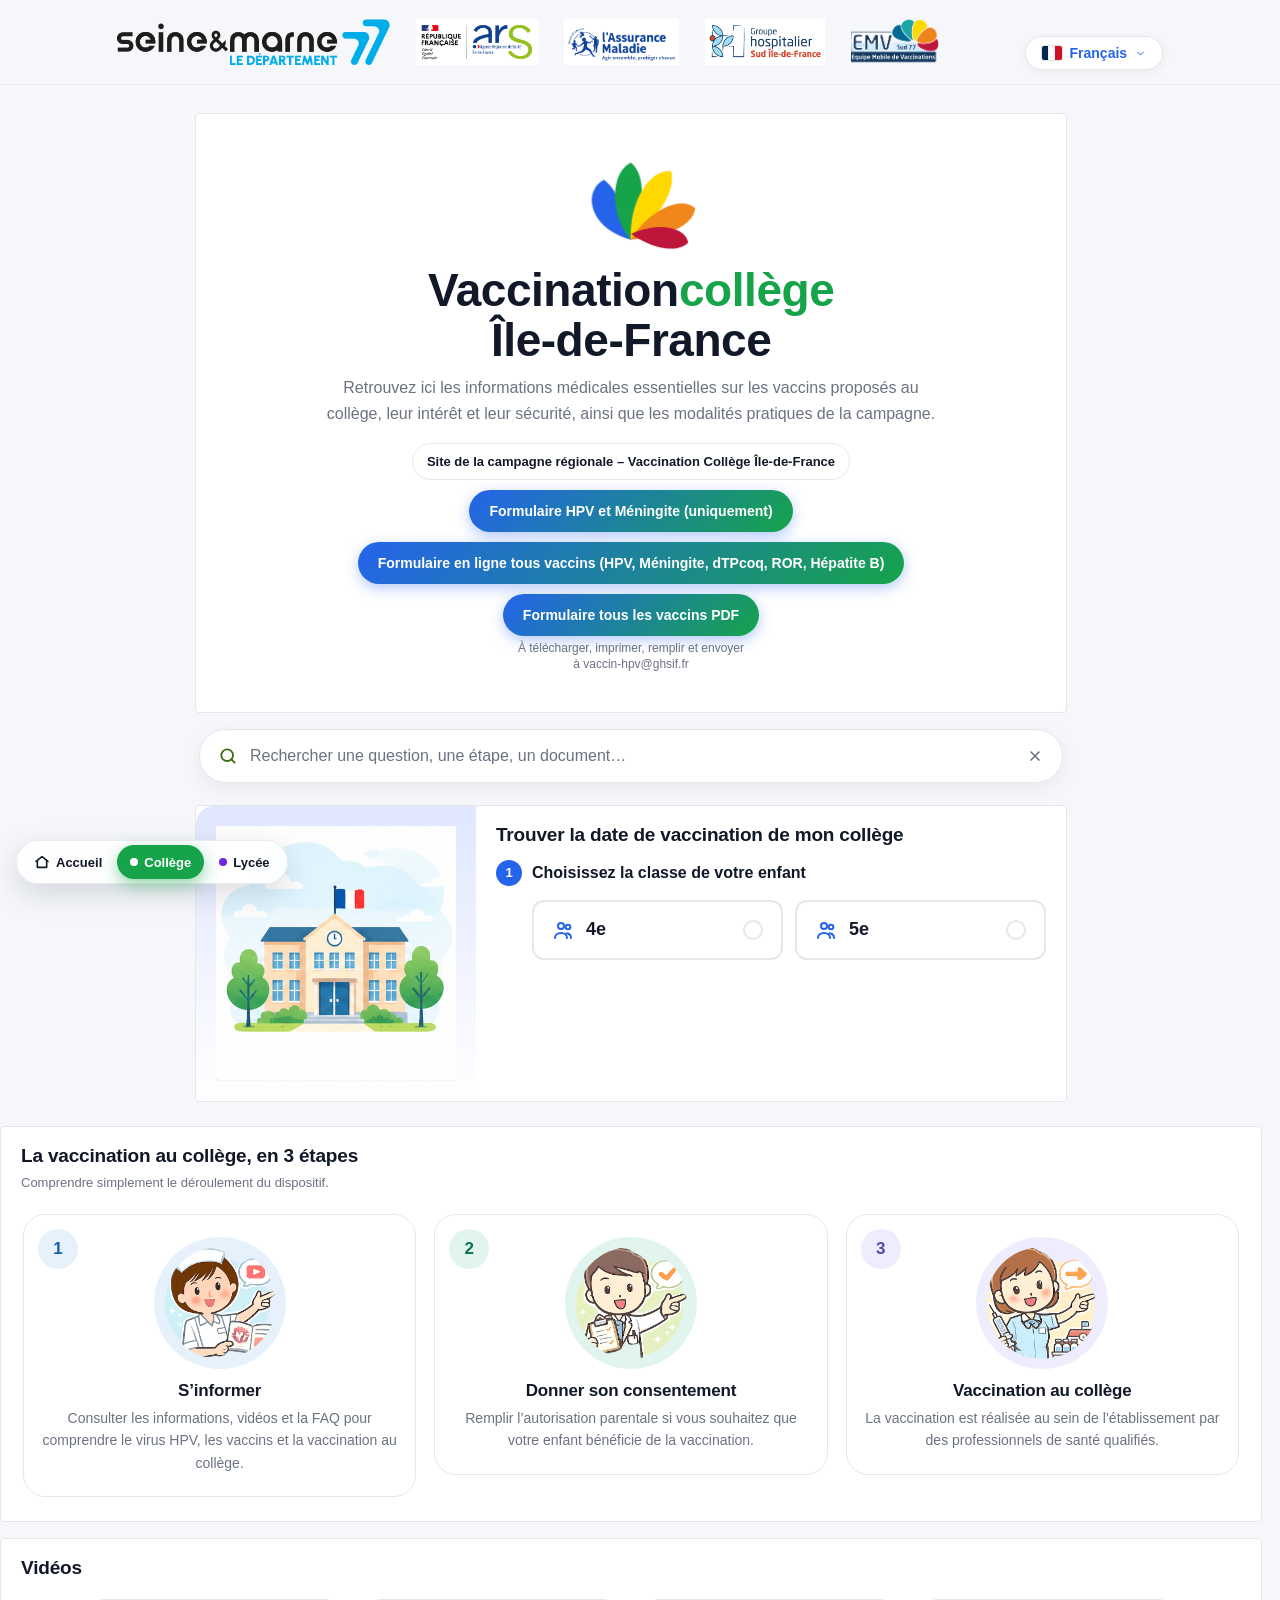
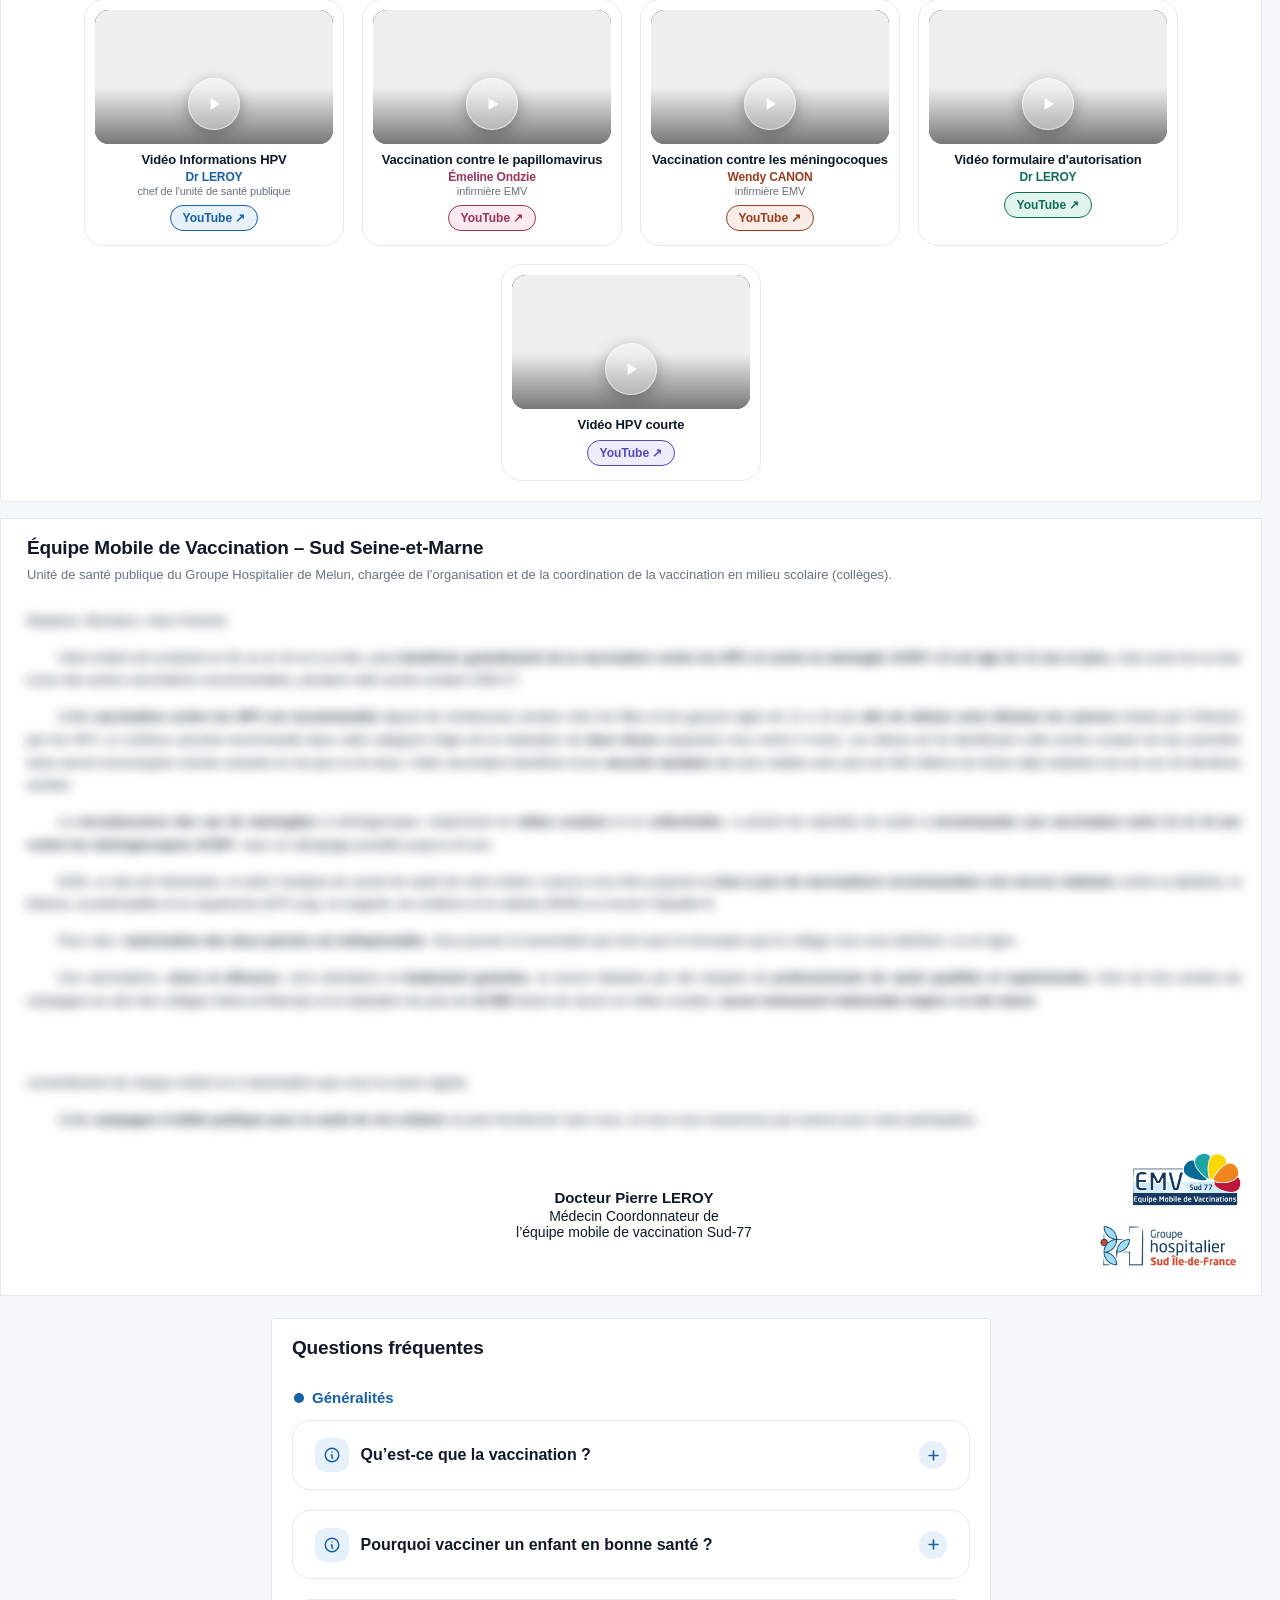
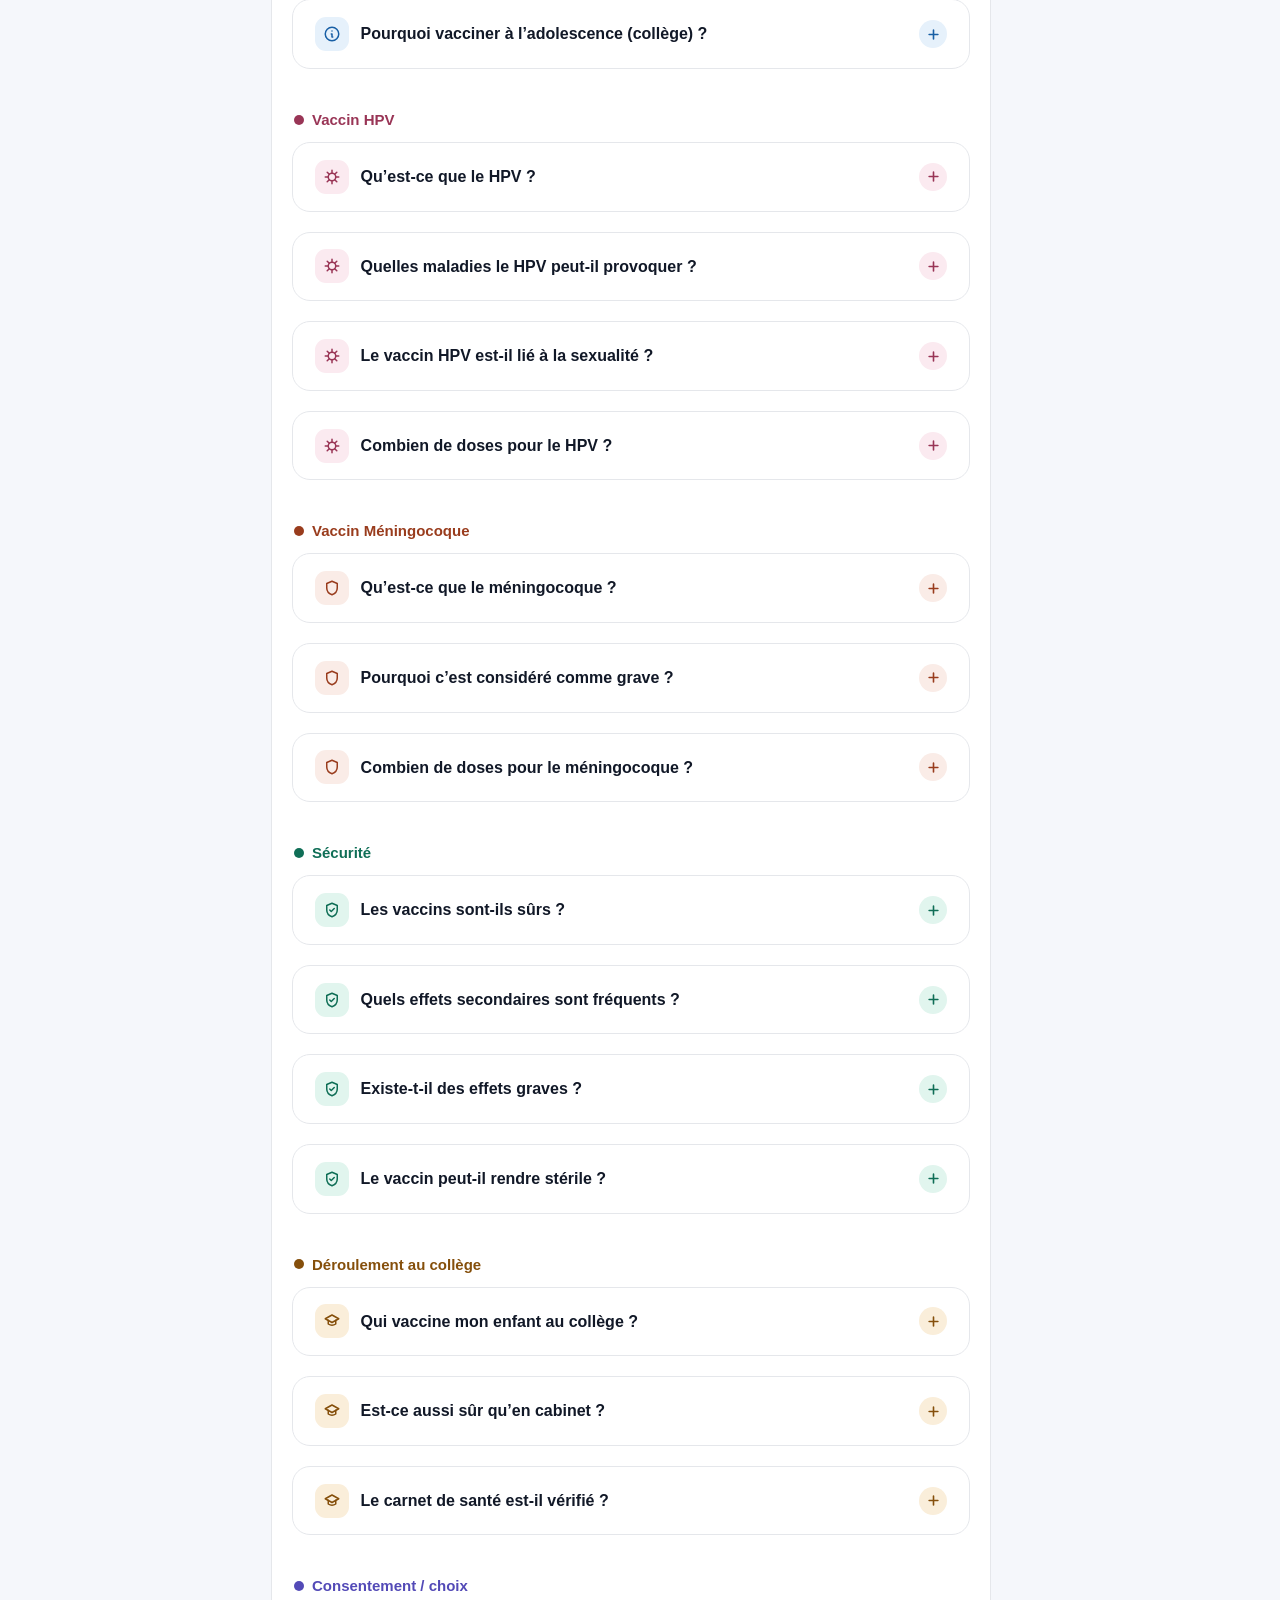
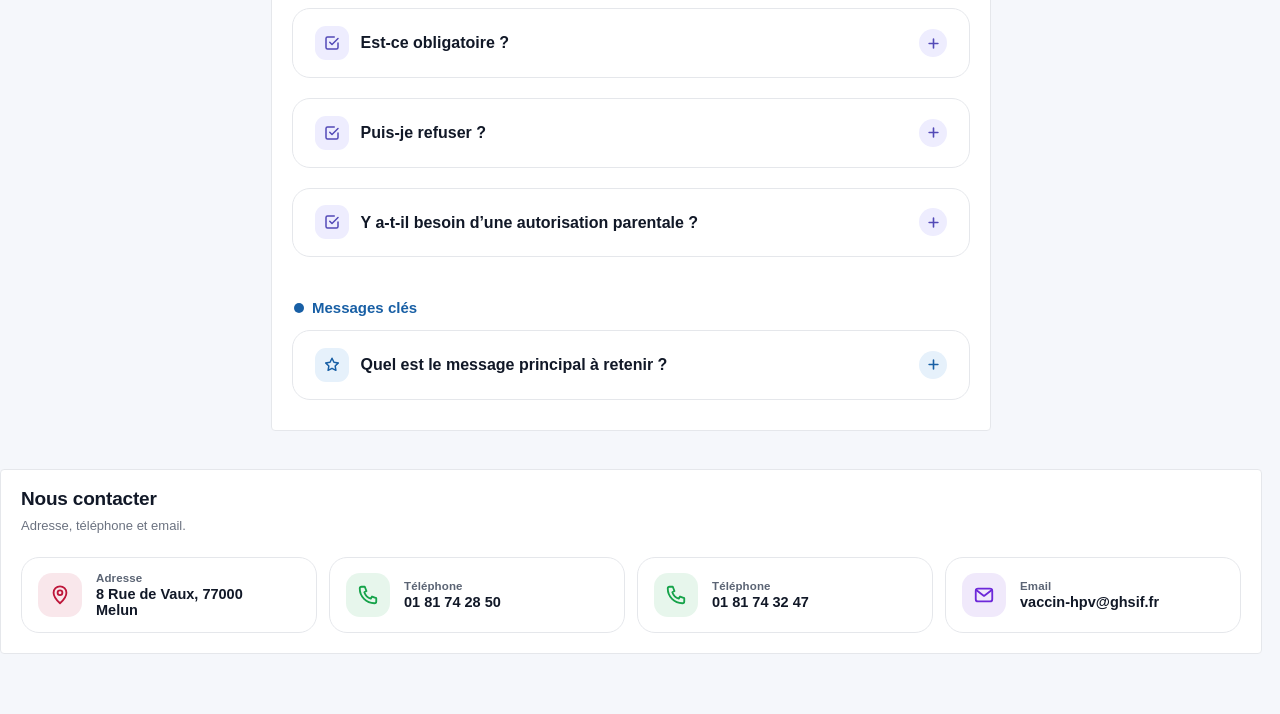
==== commit a69421fd: "maj" ====
--- a/college/index.html
+++ b/college/index.html
@@ -11,7 +11,7 @@
         <meta name="category" content="Health"/>
         <meta name="classification" content="Public Health Information"/>
         <meta name="audience" content="Families, Educational institutions, Health professionals"/>
-        <script src="../js/parcours.js?v=20261004-15" data-page="college"></script>
+        <script src="../js/parcours.js?v=20261012-1" data-page="college"></script>
         <script src="../js/entete.js" defer></script>
         <script src="../js/langue.js?v=20261004-2"></script>
         <style>:root { --bg: #f5f7fb; --card: #ffffff; --text: #111827; --muted: #6b7280; --border: #e5e7eb; --primary: #2563eb; --primary-soft: #e0e7ff; --accent: #16a34a; --accent-soft: #dcfce7; --btn: #ffffff; --font-body: -apple-system, "Segoe UI", Roboto, "Helvetica Neue", Arial, sans-serif; --font-display: "Helvetica Neue", Arial, var(--font-body); --font: var(--font-body); } [data-theme="dark"] { --bg: #141c2f;  /* fond général un peu plus clair */ --card: #1a2238;  /* cartes légèrement relevées */ --text: #e5e7eb; --muted: #9ca3af; --border: #1f2937; --primary: #38bdf8; --primary-soft: #0c4a6e; --accent: #22c55e; --accent-soft: #052e1b; --btn: #020617; } body { background: var(--bg); color: var(--text); } .card, details, .search, .select { background: var(--card); color: var(--text); border-color: var(--border); } summary { color: var(--text); } .ans { color: #d1d5db; } .chip, .tag { background: #020617; border-color: var(--border); color: #cbd5f5; } .navItem:hover { background: #020617; border-color: rgba(56,189,248,.25); } .navItem.active { background: var(--primary-soft); border-color: rgba(56,189,248,.35); } .btn.primary { background: var(--primary); border-color: rgba(56,189,248,.45); } .btn.soft { background: var(--accent-soft); border-color: rgba(34,197,94,.35); color: #bbf7d0; } * { box-sizing: border-box; } body { margin: 0; font-family: var(--font); color: var(--text); background: var(--bg); } a { color: inherit; } .layout { display: flex; min-height: 100vh; } /* Sidebar */.sidebar { width: var(--sidebar); padding: 18px 14px; position: sticky; top: 0; height: 100vh; overflow: auto; border-right: 1px solid var(--border); background: linear-gradient(180deg, #ffffff 0%, #fbfcff 100%); } .brand { display: flex; align-items: center; gap: 10px; padding: 10px 10px 14px 10px; } .brandMark { width: 36px; height: 36px; border-radius: 12px; background: var(--primary-soft); display: grid; place-items: center; color: var(--primary); font-weight: 800; border: 1px solid rgba(47,91,255,.18); } .brandName { font-weight: 800; letter-spacing: .2px; } .navTitle { margin: 8px 10px 8px; font-size: 12px; letter-spacing: .08em; text-transform: uppercase; color: var(--muted); } .navList { display: flex; flex-direction: column; gap: 6px; padding: 0 6px 16px; } .navItem { border: 1px solid transparent; padding: 10px 10px; border-radius: 12px; cursor: pointer; color: #1f2937; display: flex; align-items: center; justify-content: space-between; gap: 10px; } .navItem:hover { background: #f4f7ff; border-color: rgba(47,91,255,.14); } .navItem.active { background: var(--primary-soft); border-color: rgba(47,91,255,.22); } .chip { font-size: 12px; padding: 2px 8px; border-radius: 999px; background: #f3f4f6; color: #374151; border: 1px solid var(--border); white-space: nowrap; } .footNote { padding: 12px 10px; color: var(--muted); font-size: 12px; border-top: 1px solid var(--border); margin-top: 10px; } /* Main */.main { flex: 1; padding: 18px; } .topbar { max-width: var(--max); margin: 0 auto 14px; display: flex; align-items: center; justify-content: center; gap: 12px; } .rightBar { display: flex; align-items: center; gap: 10px; flex-wrap: wrap; justify-content: center; } .burger { position: absolute; left: 18px; } .search { display: flex; align-items: center; gap: 10px; padding: 10px 12px; border: 1px solid var(--border); border-radius: 12px; background: #fff; min-width: 260px; } .search input { border: none; outline: none; width: 100%; font-size: 14px; } .container { max-width: var(--max); margin: 0 auto; } .hero { display: block; margin-bottom: 16px; } .card { background: var(--card); border: 1px solid var(--border); border-radius: var(--radius); box-shadow: var(--shadow); } .heroText { padding: 22px; } .kicker { display: inline-flex; align-items: center; gap: 8px; padding: 8px 12px; border-radius: 999px; background: var(--primary-soft); color: var(--primary); font-weight: 800; border: 1px solid rgba(47,91,255,.18); font-size: 12px; letter-spacing: .02em; } h1 { margin: 12px 0 10px; font-size: 46px; line-height: 1.08; letter-spacing: -.02em; } h1 .accent { color: var(--accent); } .subtitle { margin: 0; color: var(--muted); font-size: 16px; line-height: 1.55; max-width: 62ch; } .btnRow { display: flex; gap: 10px; flex-wrap: wrap; margin-top: 16px; justify-content: center; } .btn { display: inline-flex; align-items: center; justify-content: center; padding: 10px 14px; border-radius: 999px; border: 1px solid var(--border); background: #fff; text-decoration: none; font-weight: 800; font-size: 13px; cursor: pointer; transition: transform .05s ease; } .btn:hover { transform: translateY(-1px); } .btn.primary { background: var(--primary); border-color: rgba(47,91,255,.45); color: #fff; } .btn.soft { background: var(--accent-soft); border-color: rgba(255,138,0,.22); color: #7a3a00; } .heroArt { padding: 18px; position: relative; overflow: hidden; } .artBox { height: 100%; border-radius: 16px; background: radial-gradient(circle at 20% 20%, rgba(47,91,255,.15), transparent 45%),
@@ -657,6 +657,8 @@
     <link rel="stylesheet" href="../css/contact.css?v=20261004-2">
 <link rel="stylesheet" href="../css/effets.css?v=20261006-1">
 <script src="../js/effets.js?v=20261006-1" data-accent="college" defer></script>
+<link rel="stylesheet" href="../css/recherche.css?v=20261012-1">
+<script src="../js/recherche.js?v=20261012-1" data-accent="college" defer></script>
 </head>
     <body>
         <div id="scrollProgress"></div>
--- a/css/recherche.css
+++ b/css/recherche.css
@@ -0,0 +1,57 @@
+/* =====================================================================
+   RECHERCHE — champ, liste de résultats, mise en évidence
+   ===================================================================== */
+.rechBox{--rc:#3B6D11;--rc2:#639922;--rcs:rgba(99,153,34,.14);position:relative;z-index:40;margin:0 auto 22px}
+.rechBox[data-accent="lycee"]{--rc:#534AB7;--rc2:#7F77DD;--rcs:rgba(127,119,221,.15)}
+.rechField{display:flex;align-items:center;gap:10px;background:var(--card,#fff);border:1.5px solid var(--border,#e5e7eb);border-radius:999px;padding:0 8px 0 18px;height:54px;box-shadow:0 6px 20px rgba(17,24,39,.06);transition:border-color .2s ease,box-shadow .2s ease}
+.rechField:focus-within{border-color:var(--rc2);box-shadow:0 0 0 4px var(--rcs),0 8px 24px rgba(17,24,39,.08)}
+.rechIco{width:20px;height:20px;flex:0 0 auto;color:var(--rc)}
+.rechInput{flex:1;min-width:0;border:0;outline:0;background:transparent;color:var(--text,#111827);font:inherit;font-size:16px;height:100%}
+.rechInput::-webkit-search-cancel-button{display:none}
+.rechInput::placeholder{color:var(--muted,#6b7280)}
+.rechClear{flex:0 0 auto;width:38px;height:38px;border-radius:50%;border:0;background:transparent;color:var(--muted,#6b7280);cursor:pointer;display:grid;place-items:center}
+.rechClear:hover{background:var(--rcs);color:var(--rc)}
+.rechClear svg{width:16px;height:16px}
+
+.rechPanel{position:absolute;left:0;right:0;top:calc(100% + 8px);background:var(--card,#fff);border:1px solid var(--border,#e5e7eb);border-radius:18px;box-shadow:0 18px 40px rgba(17,24,39,.16);max-height:min(62vh,520px);overflow:auto;padding:6px;animation:rechIn .18s ease}
+@keyframes rechIn{from{opacity:0;transform:translateY(-6px)}to{opacity:1;transform:none}}
+.rechItem{display:flex;align-items:flex-start;gap:12px;width:100%;text-align:start;border:0;background:transparent;color:var(--text,#111827);font:inherit;padding:11px 12px;border-radius:12px;cursor:pointer}
+.rechItem.on,.rechItem:hover{background:var(--rcs)}
+.rechTag{flex:0 0 auto;font-size:11px;font-weight:800;letter-spacing:.02em;padding:3px 9px;border-radius:999px;background:var(--rc);color:#fff;margin-top:1px;white-space:nowrap}
+.rechItem[data-type="step"] .rechTag{background:var(--rc2)}
+.rechItem[data-type="doc"] .rechTag{background:#f1861b}
+.rechItem[data-type="video"] .rechTag{background:#be163a}
+.rechItem[data-type="letter"] .rechTag{background:#6b7280}
+.rechTxt{display:flex;flex-direction:column;gap:3px;min-width:0}
+.rechTitle{font-weight:800;font-size:14.5px;line-height:1.35}
+.rechBody{font-size:13px;line-height:1.45;color:var(--muted,#6b7280)}
+.rechItem mark{background:rgba(255,216,0,.55);color:inherit;border-radius:3px;padding:0 1px}
+.rechNone{padding:16px;text-align:center;color:var(--muted,#6b7280);font-weight:700}
+
+.rechFlash{animation:rechFlash 2.4s ease}
+@keyframes rechFlash{0%,100%{box-shadow:0 0 0 0 rgba(255,216,0,0)}15%,60%{box-shadow:0 0 0 4px rgba(255,216,0,.85)}}
+.letterP.rechFlash{border-radius:8px;background:rgba(255,216,0,.18);transition:background 2s ease}
+
+[data-theme="dark"] .rechItem mark{background:rgba(255,216,0,.35)}
+[data-theme="dark"] .rechPanel{box-shadow:0 18px 40px rgba(0,0,0,.5)}
+
+@media (max-width:600px){
+  .rechBox{padding:0 12px}
+  .rechField{height:50px;padding-left:14px}
+  .rechInput{font-size:15px}
+  .rechItem{flex-direction:column;gap:6px}
+}
+@media (prefers-reduced-motion:reduce){.rechPanel,.rechFlash{animation:none}}
+.rechBox .rechInput,.rechBox .rechInput:focus,.rechBox .rechInput:focus-visible{outline:0 !important;box-shadow:none !important;border:0 !important;background:transparent !important}
+
+/* Accueil : champ sous les deux cartes, étiquettes collège et lycée */
+.rechBox.rechHub{--rc:#2563eb;--rc2:#3b82f6;--rcs:rgba(37,99,235,.12);width:100%;max-width:980px;margin:28px auto 6px;padding:0 16px;box-sizing:border-box}
+.rechTags{display:flex;flex-direction:column;gap:4px;flex:0 0 auto;align-items:stretch}
+.rechTags .rechTag{text-align:center}
+.rechSite{font-size:11px;font-weight:800;padding:3px 9px;border-radius:999px;text-align:center;white-space:nowrap;border:1.5px solid currentColor}
+.rechSite[data-site="college"]{color:#16a34a;background:rgba(22,163,74,.08)}
+.rechSite[data-site="lycee"]{color:#6d28d9;background:rgba(109,40,217,.08)}
+@media (max-width:600px){.rechTags{flex-direction:row}}
+.rechBox.rechHub{animation:rechHubIn .6s ease 1.65s both}
+@keyframes rechHubIn{from{opacity:0;transform:translateY(10px)}to{opacity:1;transform:none}}
+@media (prefers-reduced-motion:reduce){.rechBox.rechHub{animation:none}}
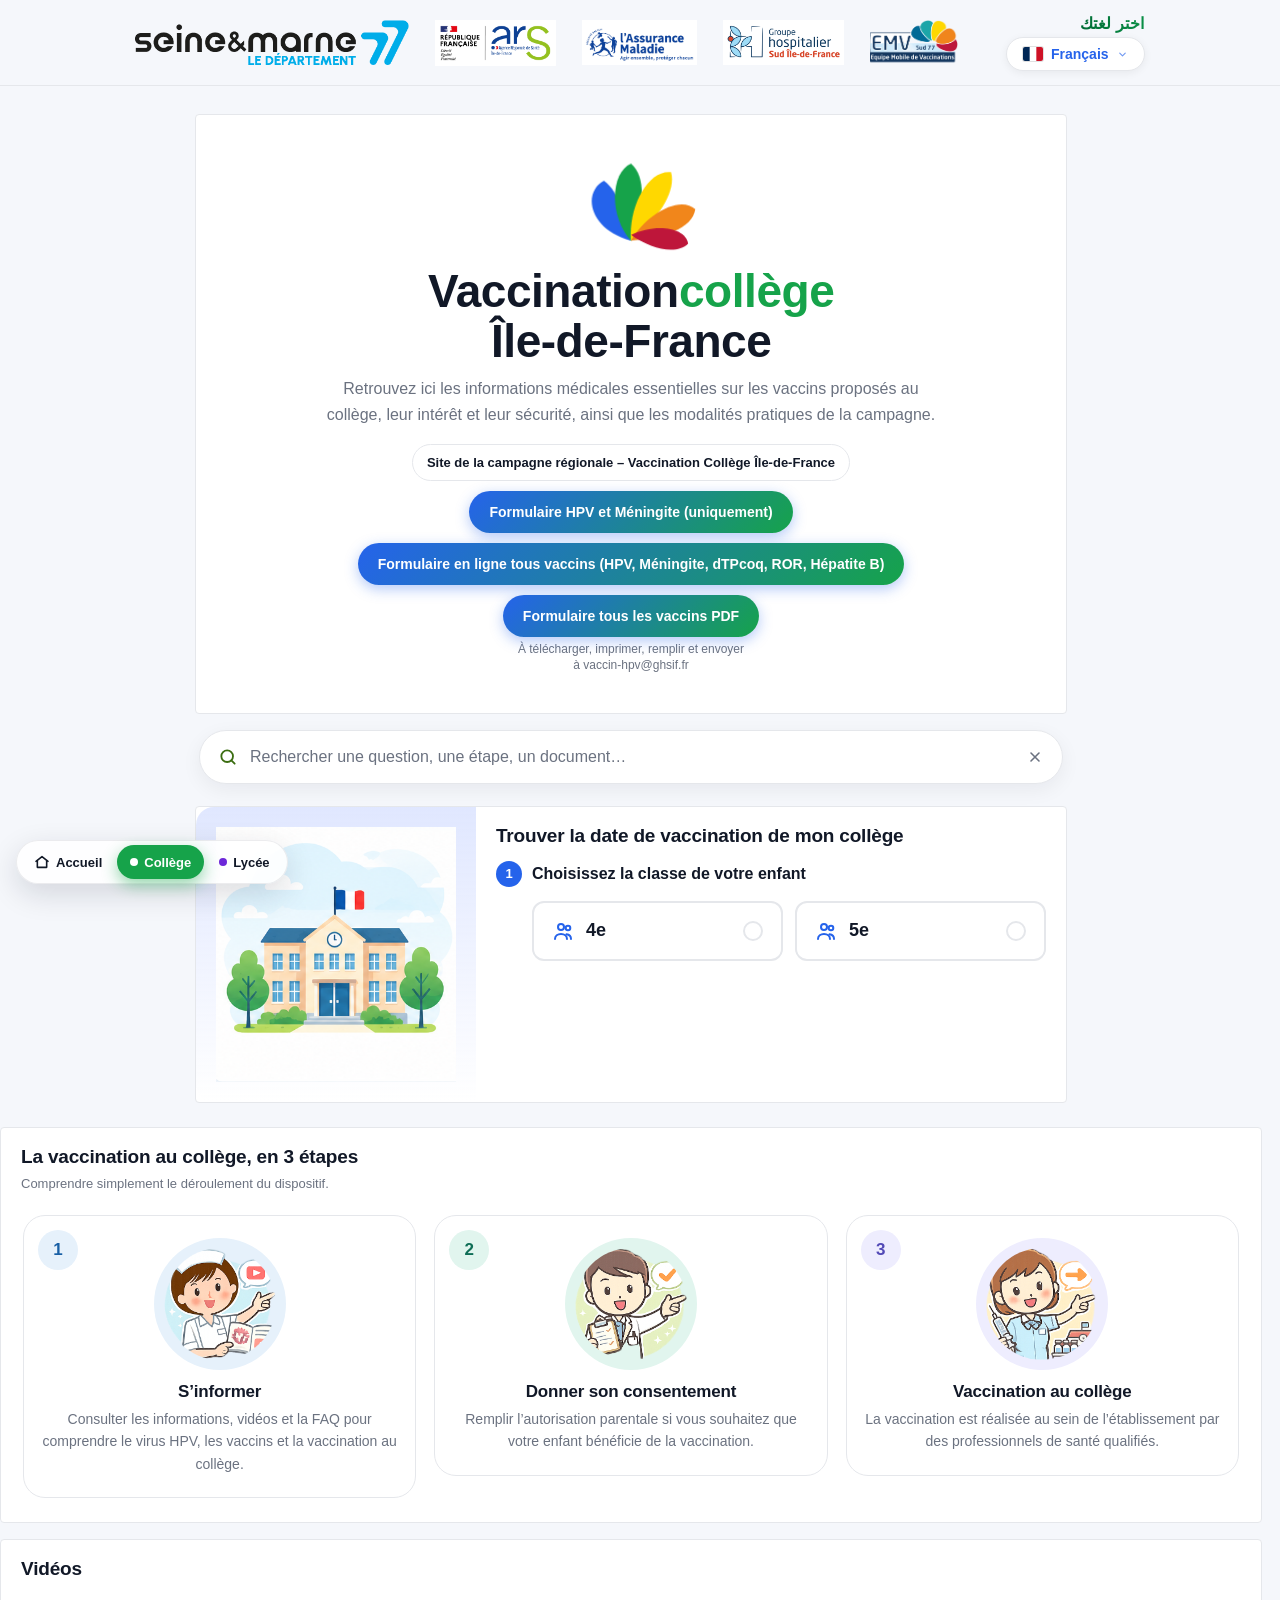
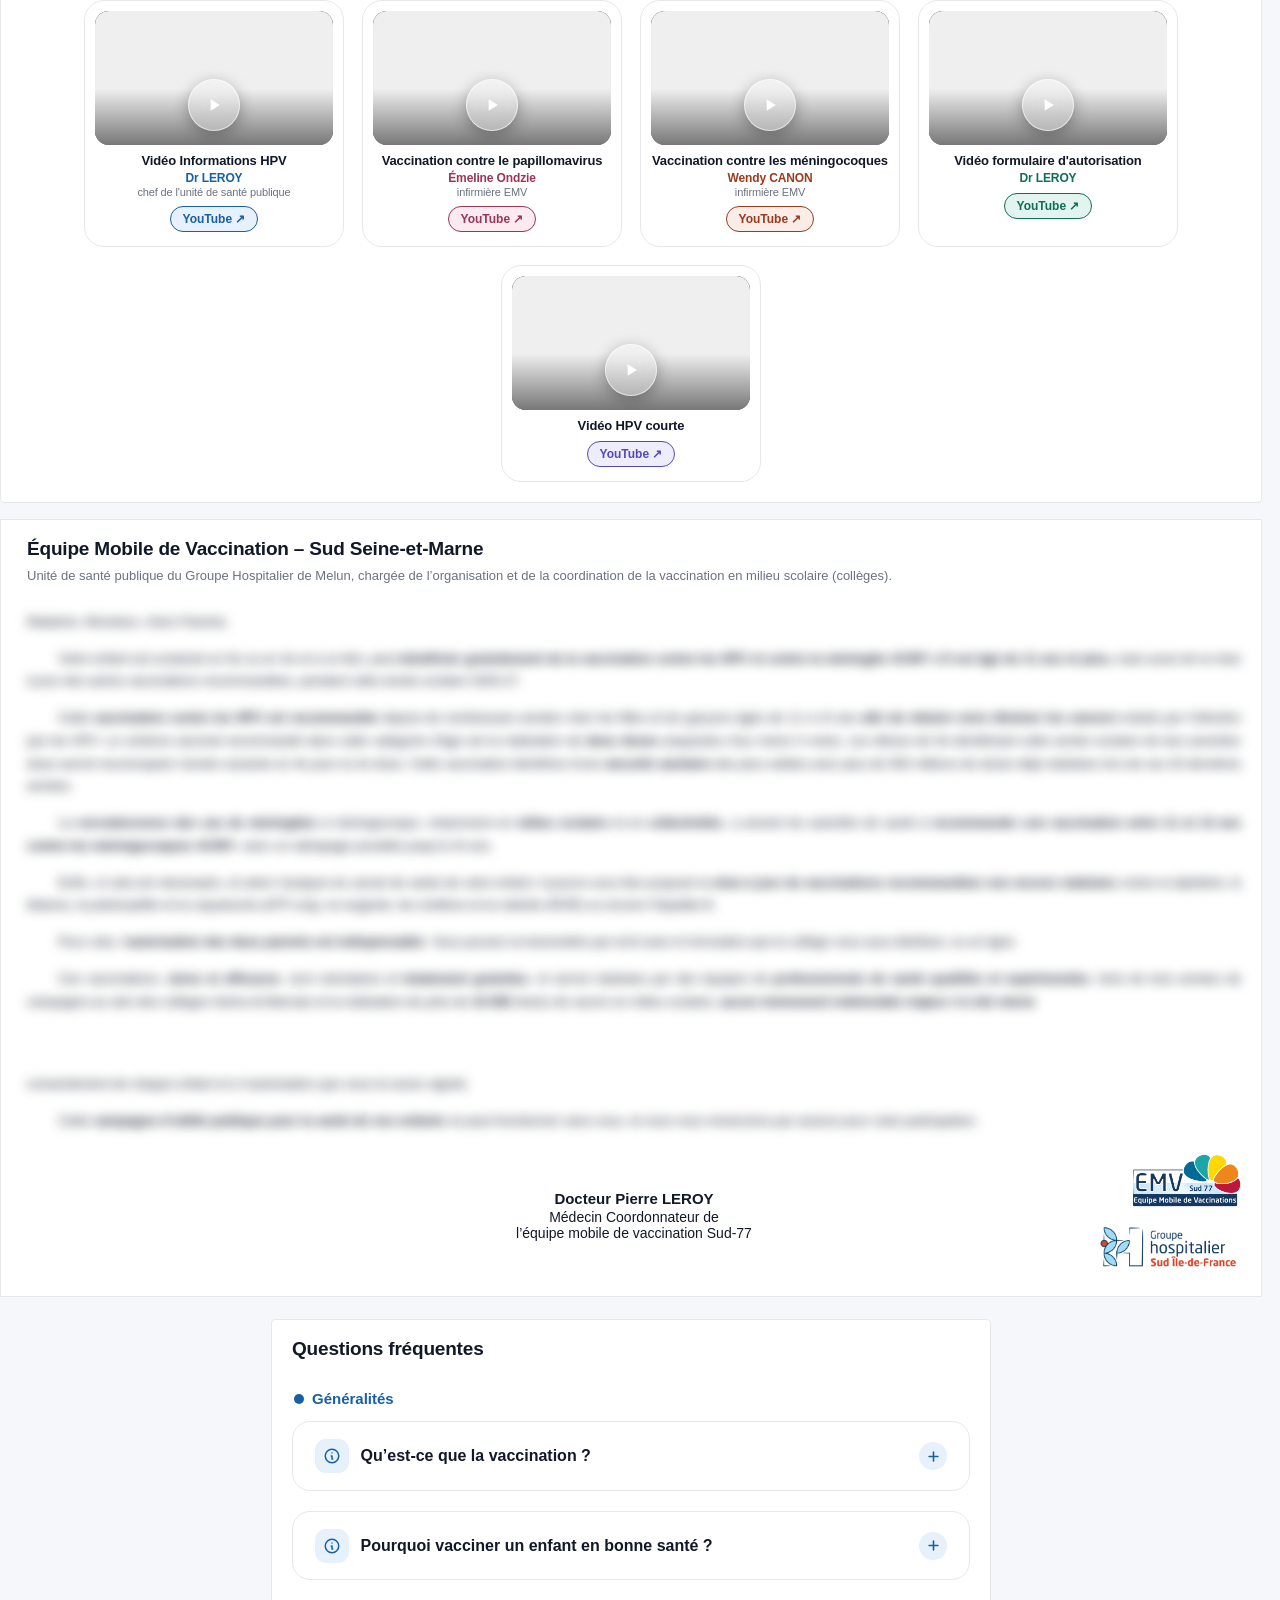
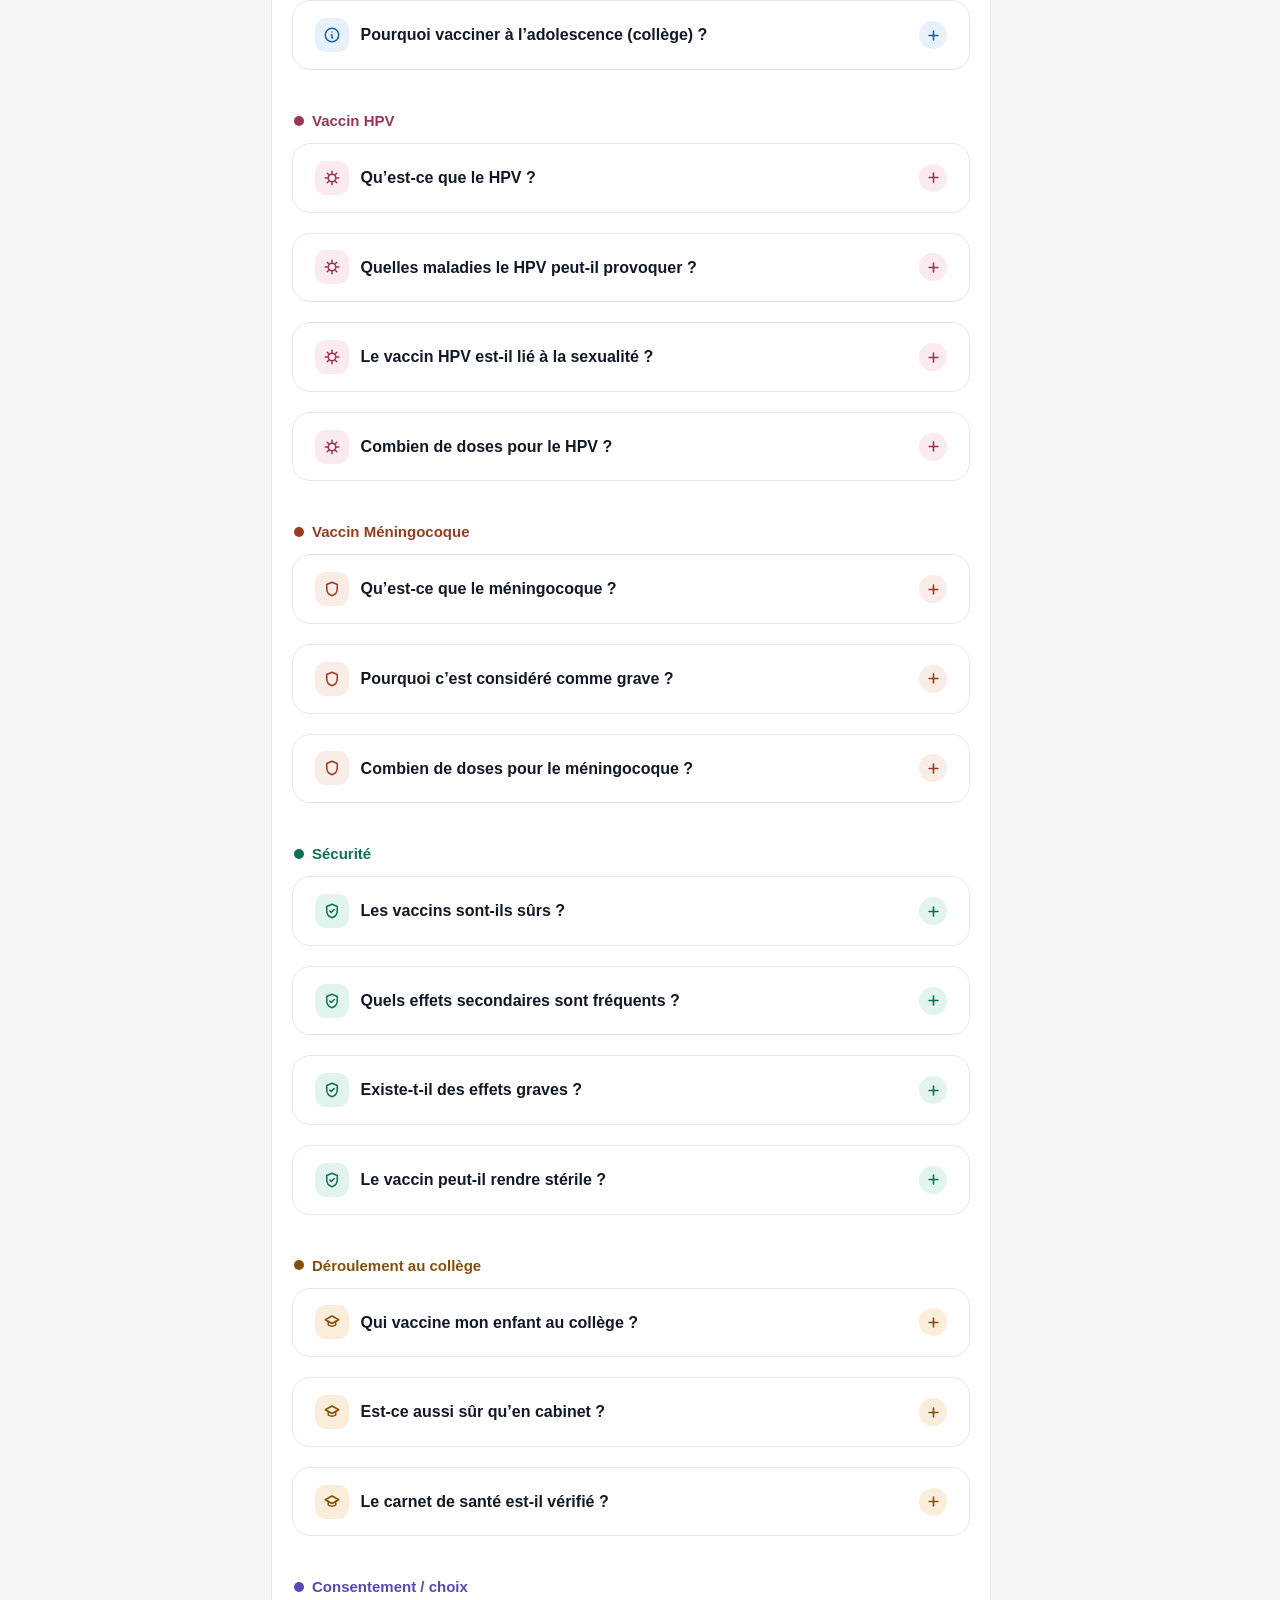
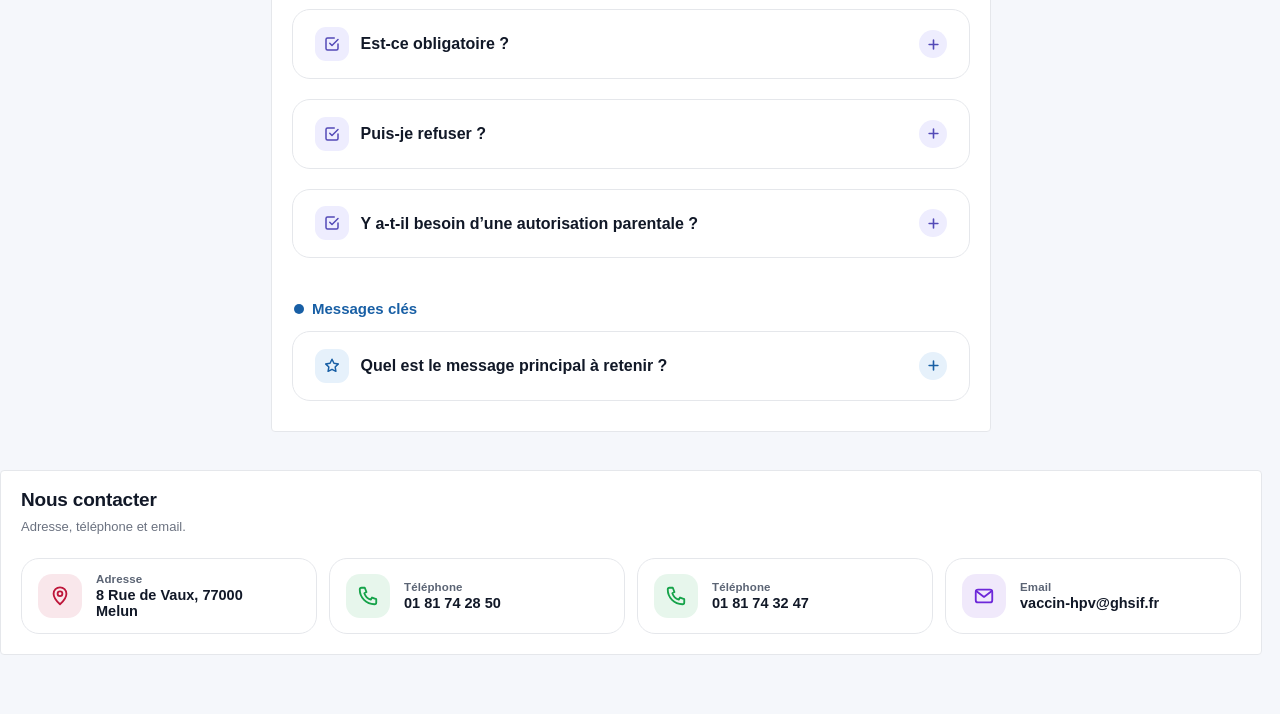
==== commit a9387e22: "maj" ====
--- a/college/index.html
+++ b/college/index.html
@@ -657,8 +657,8 @@
     <link rel="stylesheet" href="../css/contact.css?v=20261004-2">
 <link rel="stylesheet" href="../css/effets.css?v=20261006-1">
 <script src="../js/effets.js?v=20261006-1" data-accent="college" defer></script>
-<link rel="stylesheet" href="../css/recherche.css?v=20261012-1">
-<script src="../js/recherche.js?v=20261012-1" data-accent="college" defer></script>
+<link rel="stylesheet" href="../css/recherche.css?v=20261012-2">
+<script src="../js/recherche.js?v=20261012-2" data-accent="college" defer></script>
 </head>
     <body>
         <div id="scrollProgress"></div>
--- a/css/recherche.css
+++ b/css/recherche.css
@@ -55,3 +55,4 @@
 .rechBox.rechHub{animation:rechHubIn .6s ease 1.65s both}
 @keyframes rechHubIn{from{opacity:0;transform:translateY(10px)}to{opacity:1;transform:none}}
 @media (prefers-reduced-motion:reduce){.rechBox.rechHub{animation:none}}
+.rechItem[data-type="doc"] .rechTitle::after,.rechItem[data-type="video"] .rechTitle::after{content:" ↗";color:var(--rc);font-weight:900}
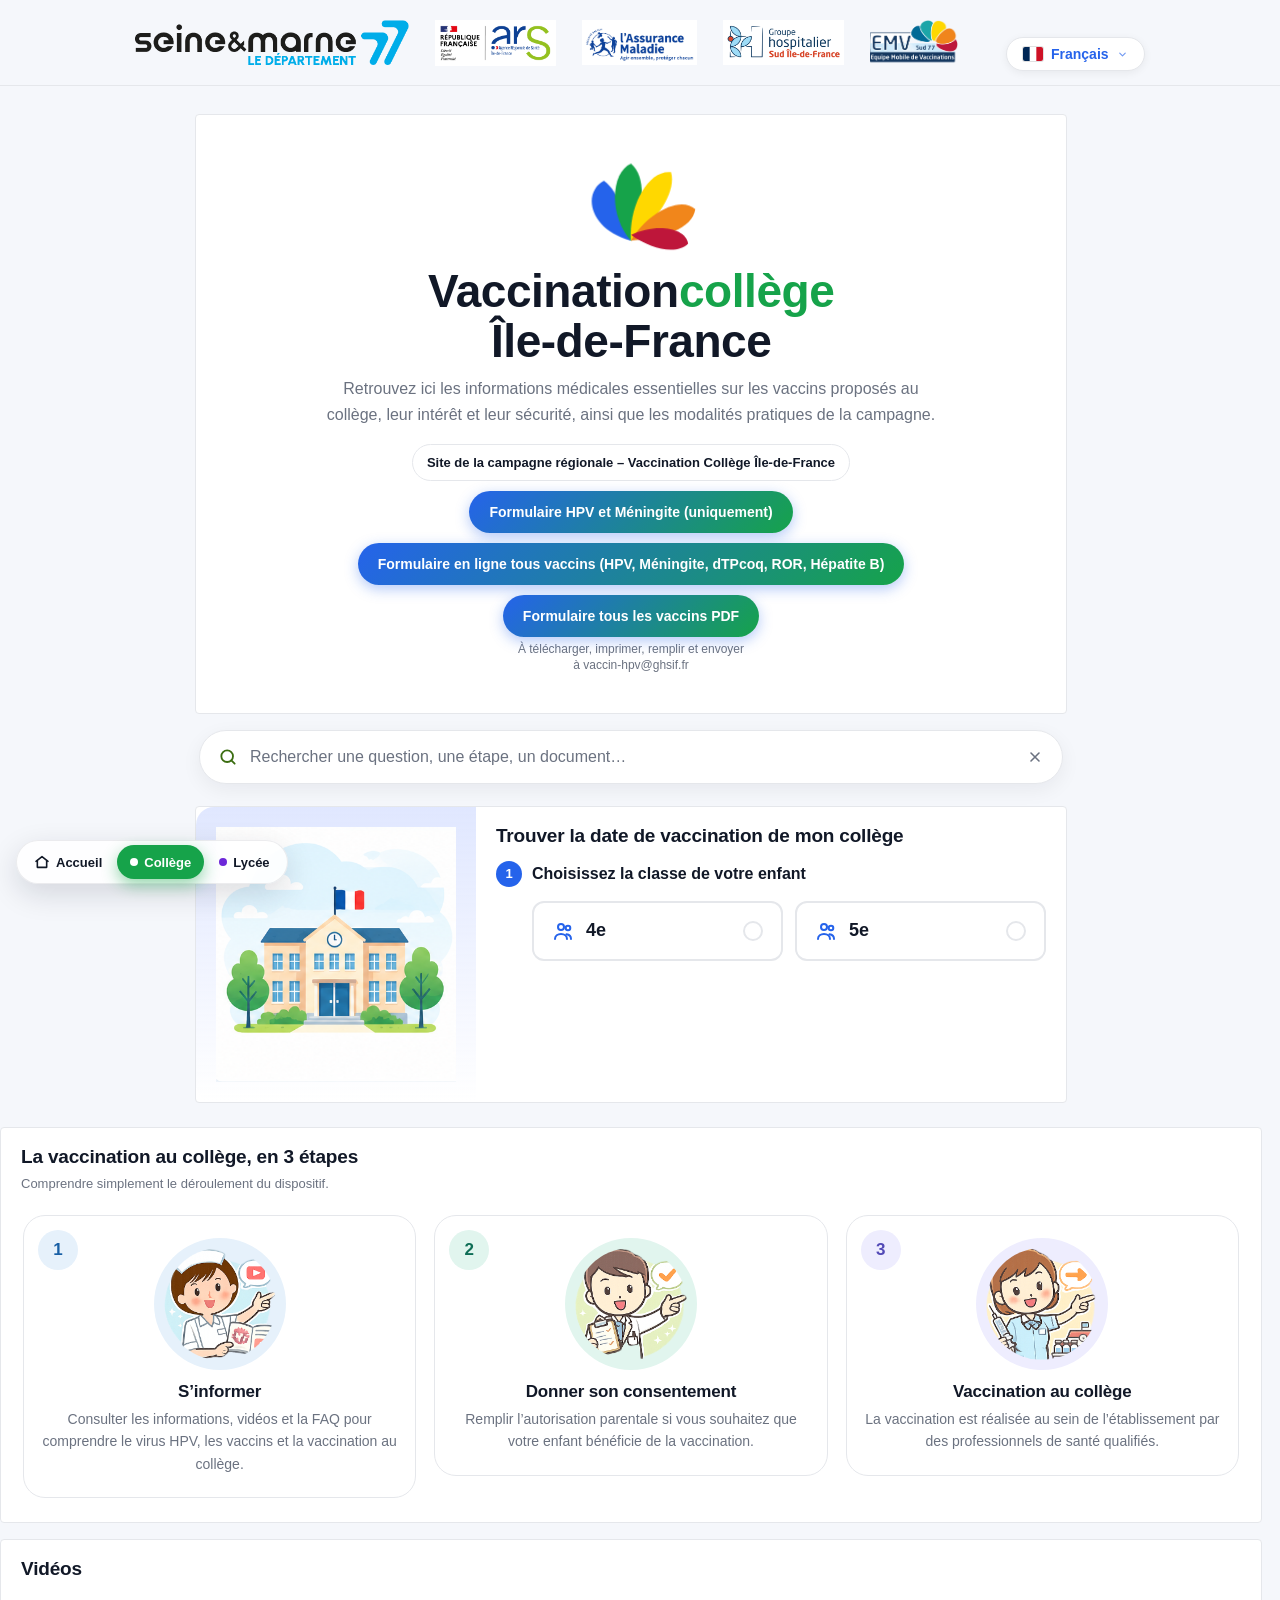
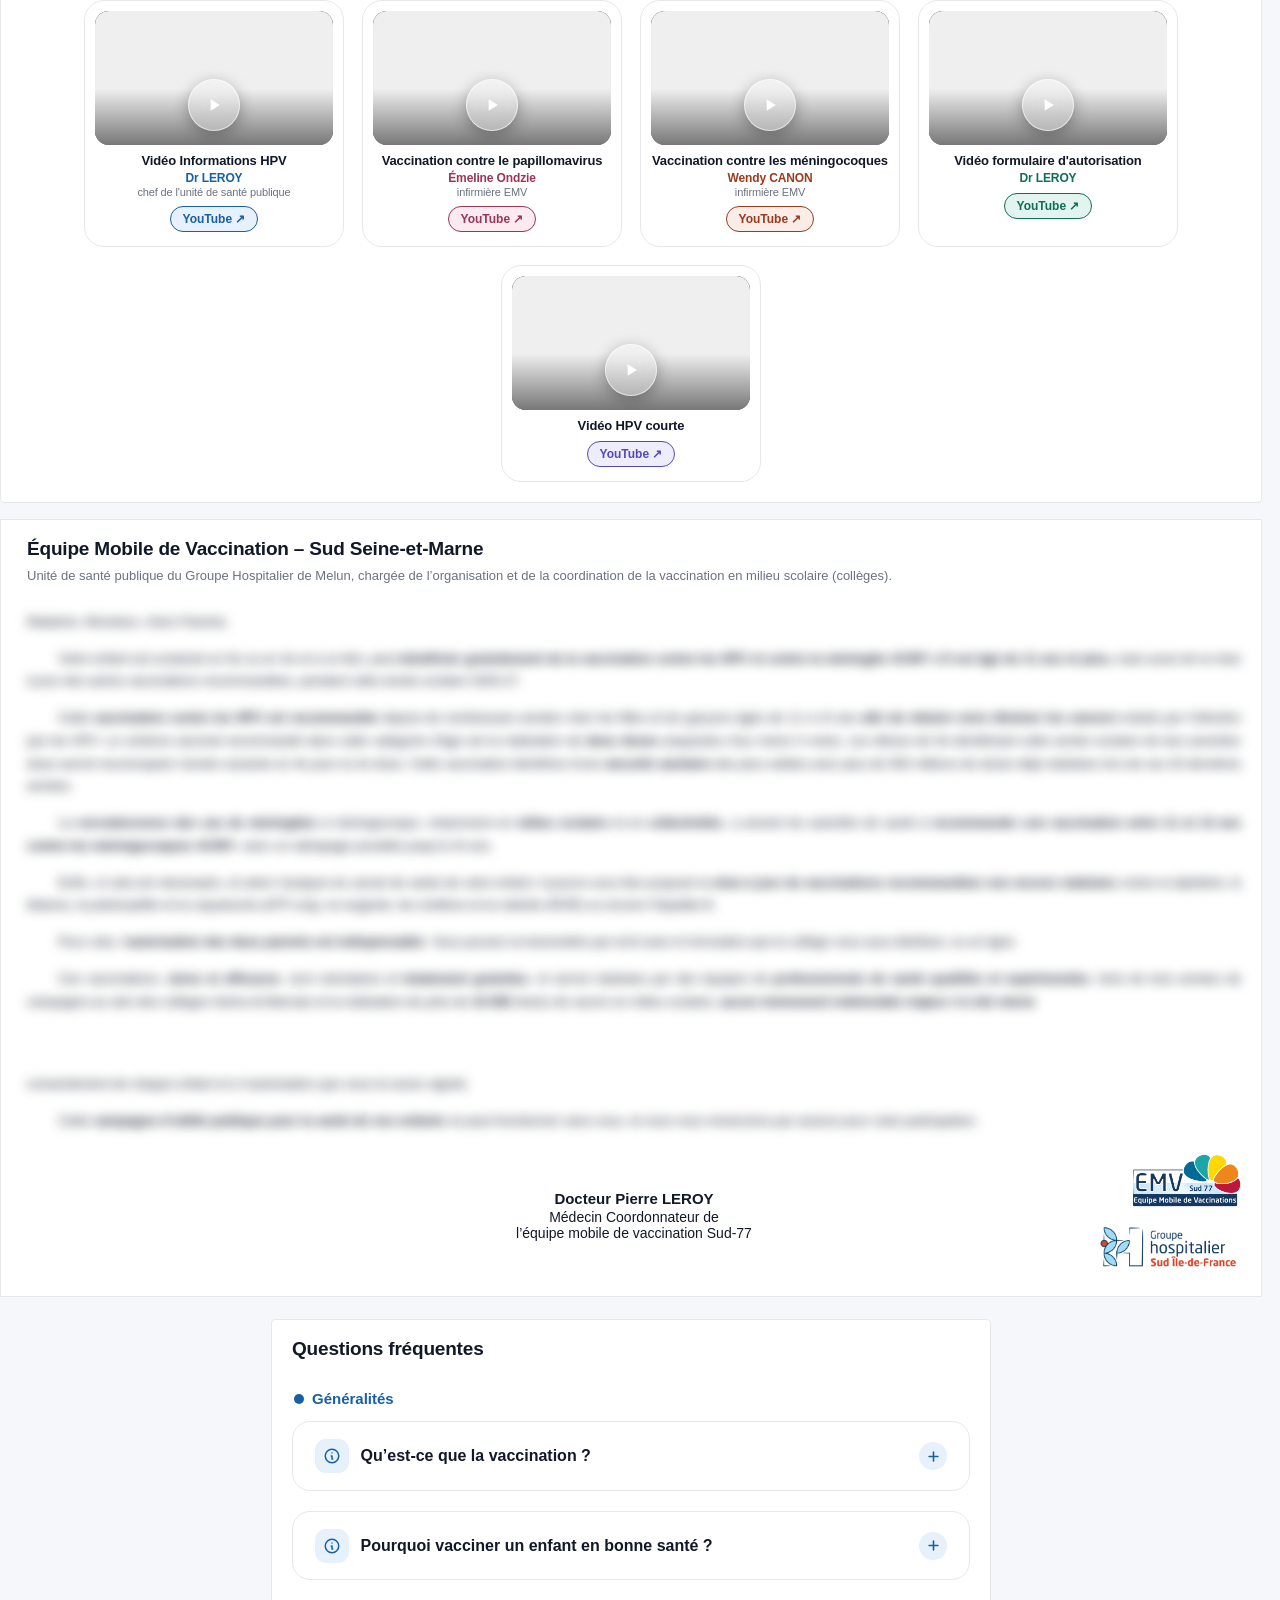
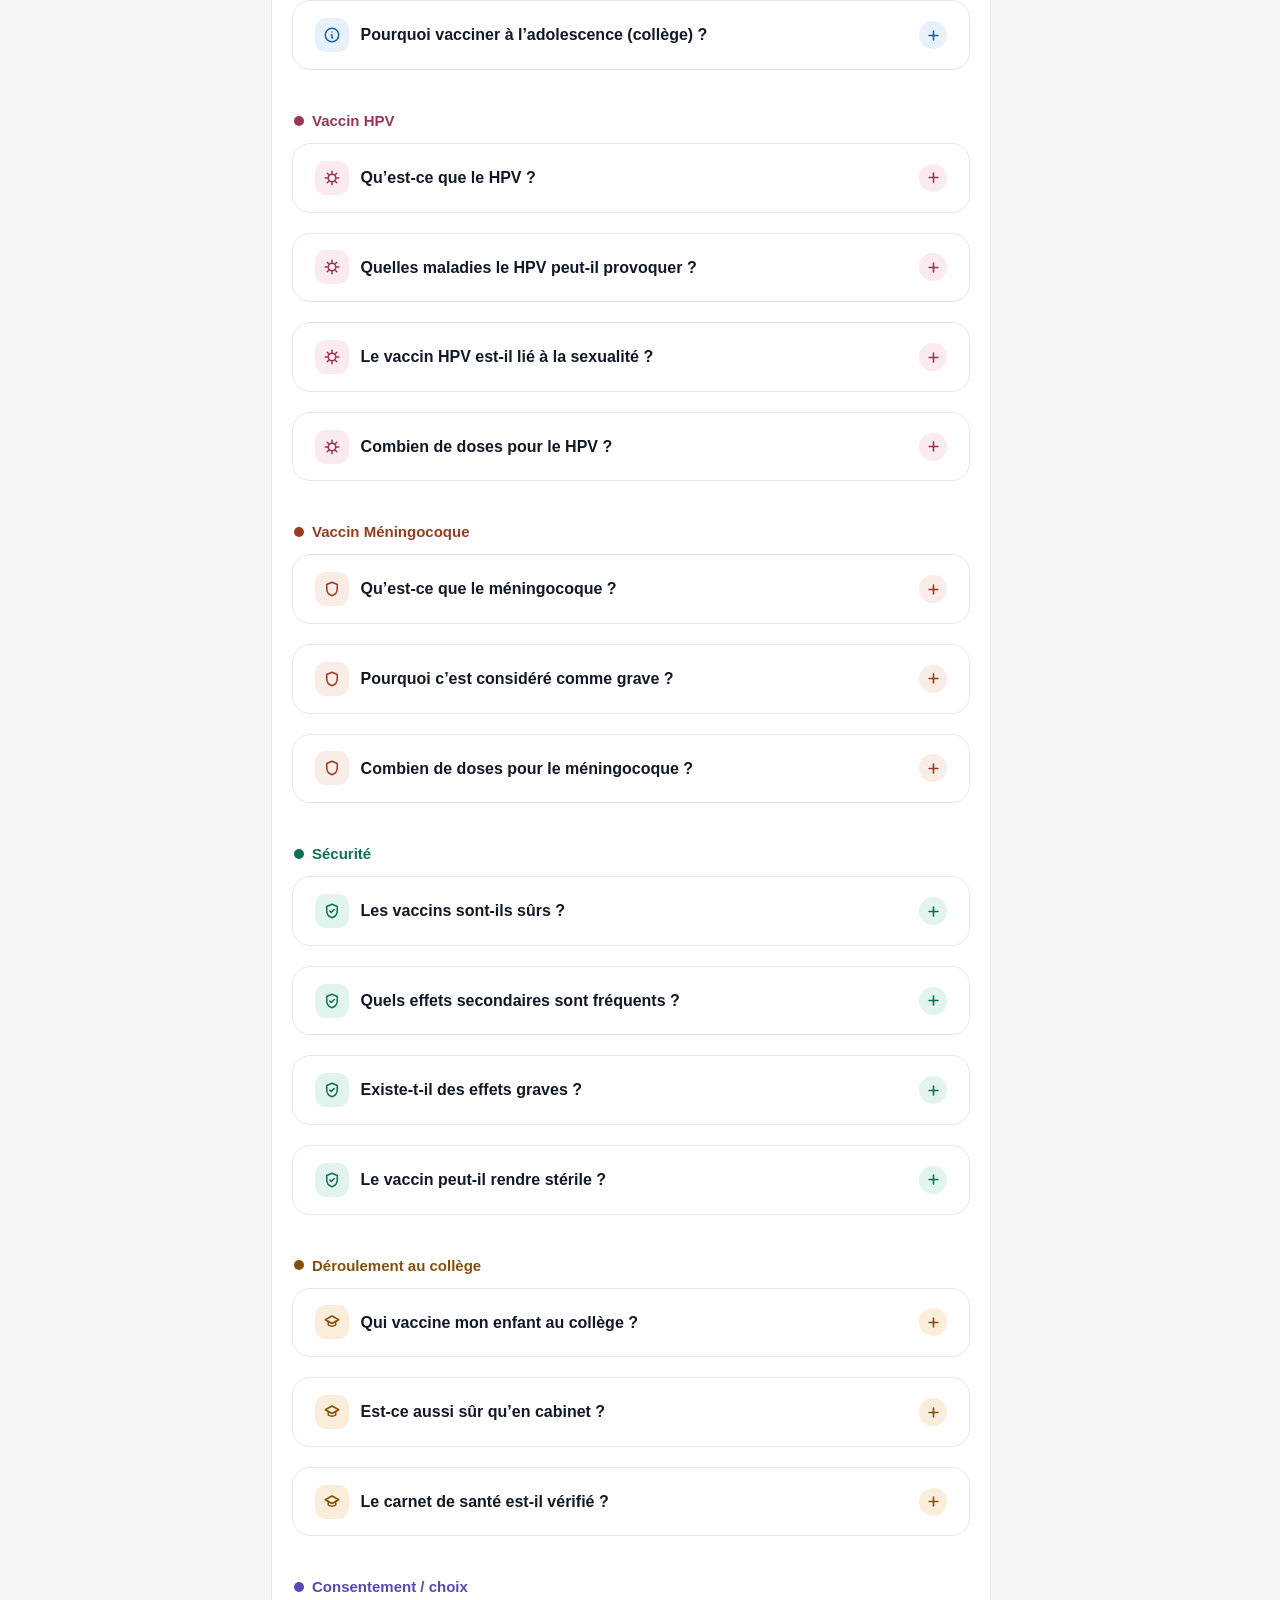
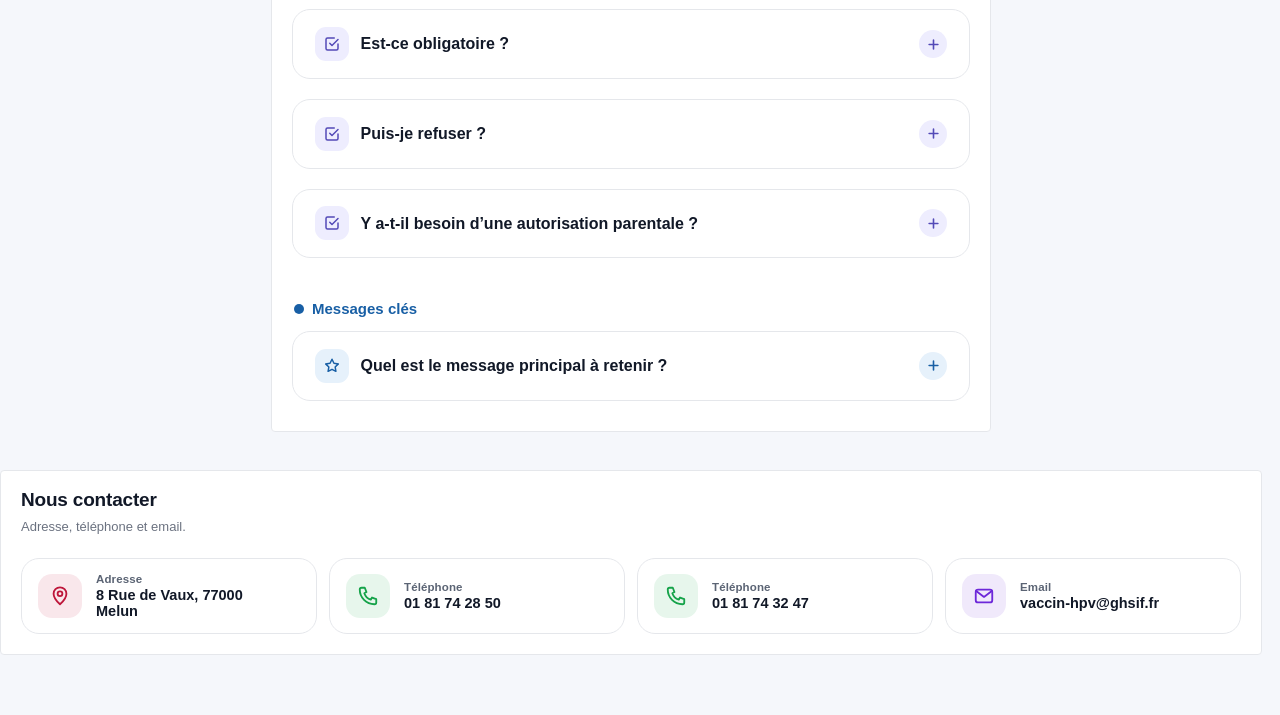
==== commit 8583cf13: "maj" ====
--- a/college/index.html
+++ b/college/index.html
@@ -657,8 +657,8 @@
     <link rel="stylesheet" href="../css/contact.css?v=20261004-2">
 <link rel="stylesheet" href="../css/effets.css?v=20261006-1">
 <script src="../js/effets.js?v=20261006-1" data-accent="college" defer></script>
-<link rel="stylesheet" href="../css/recherche.css?v=20261012-2">
-<script src="../js/recherche.js?v=20261012-2" data-accent="college" defer></script>
+<link rel="stylesheet" href="../css/recherche.css?v=20261012-3">
+<script src="../js/recherche.js?v=20261012-3" data-accent="college" defer></script>
 </head>
     <body>
         <div id="scrollProgress"></div>
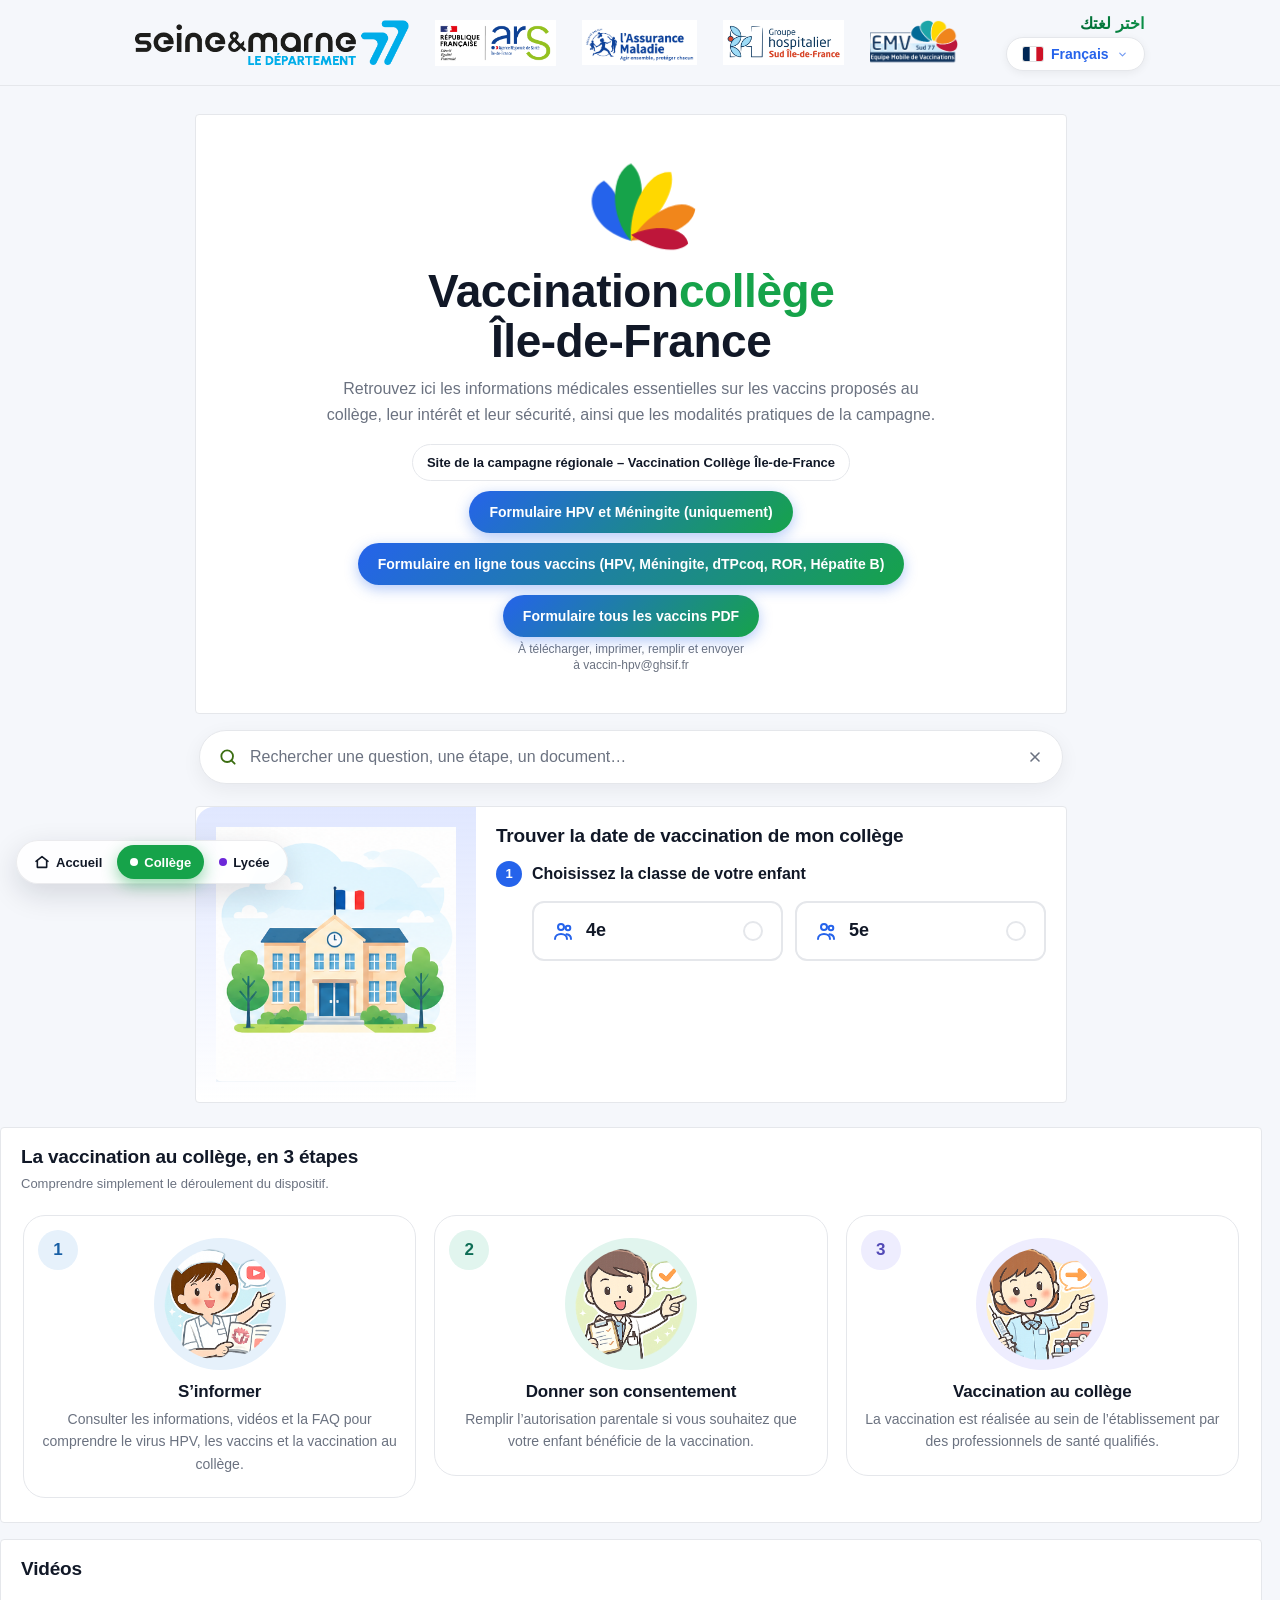
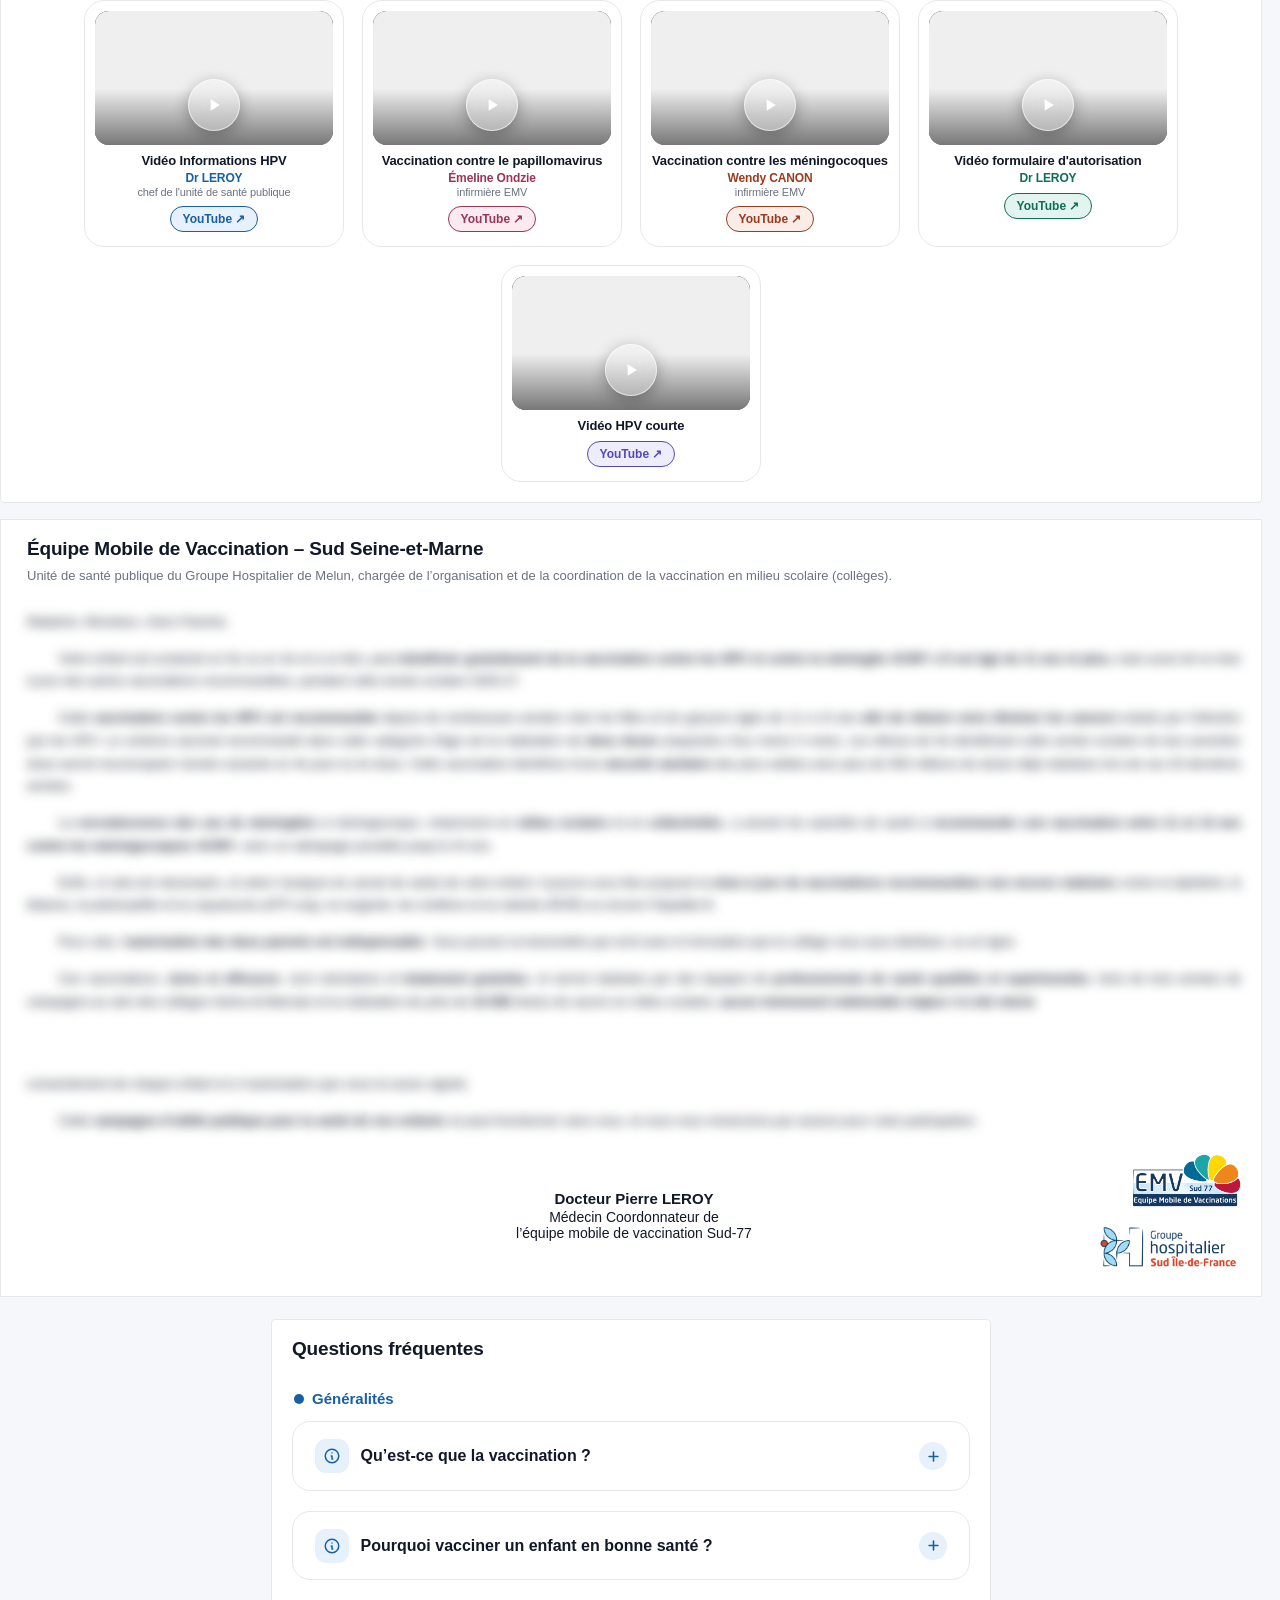
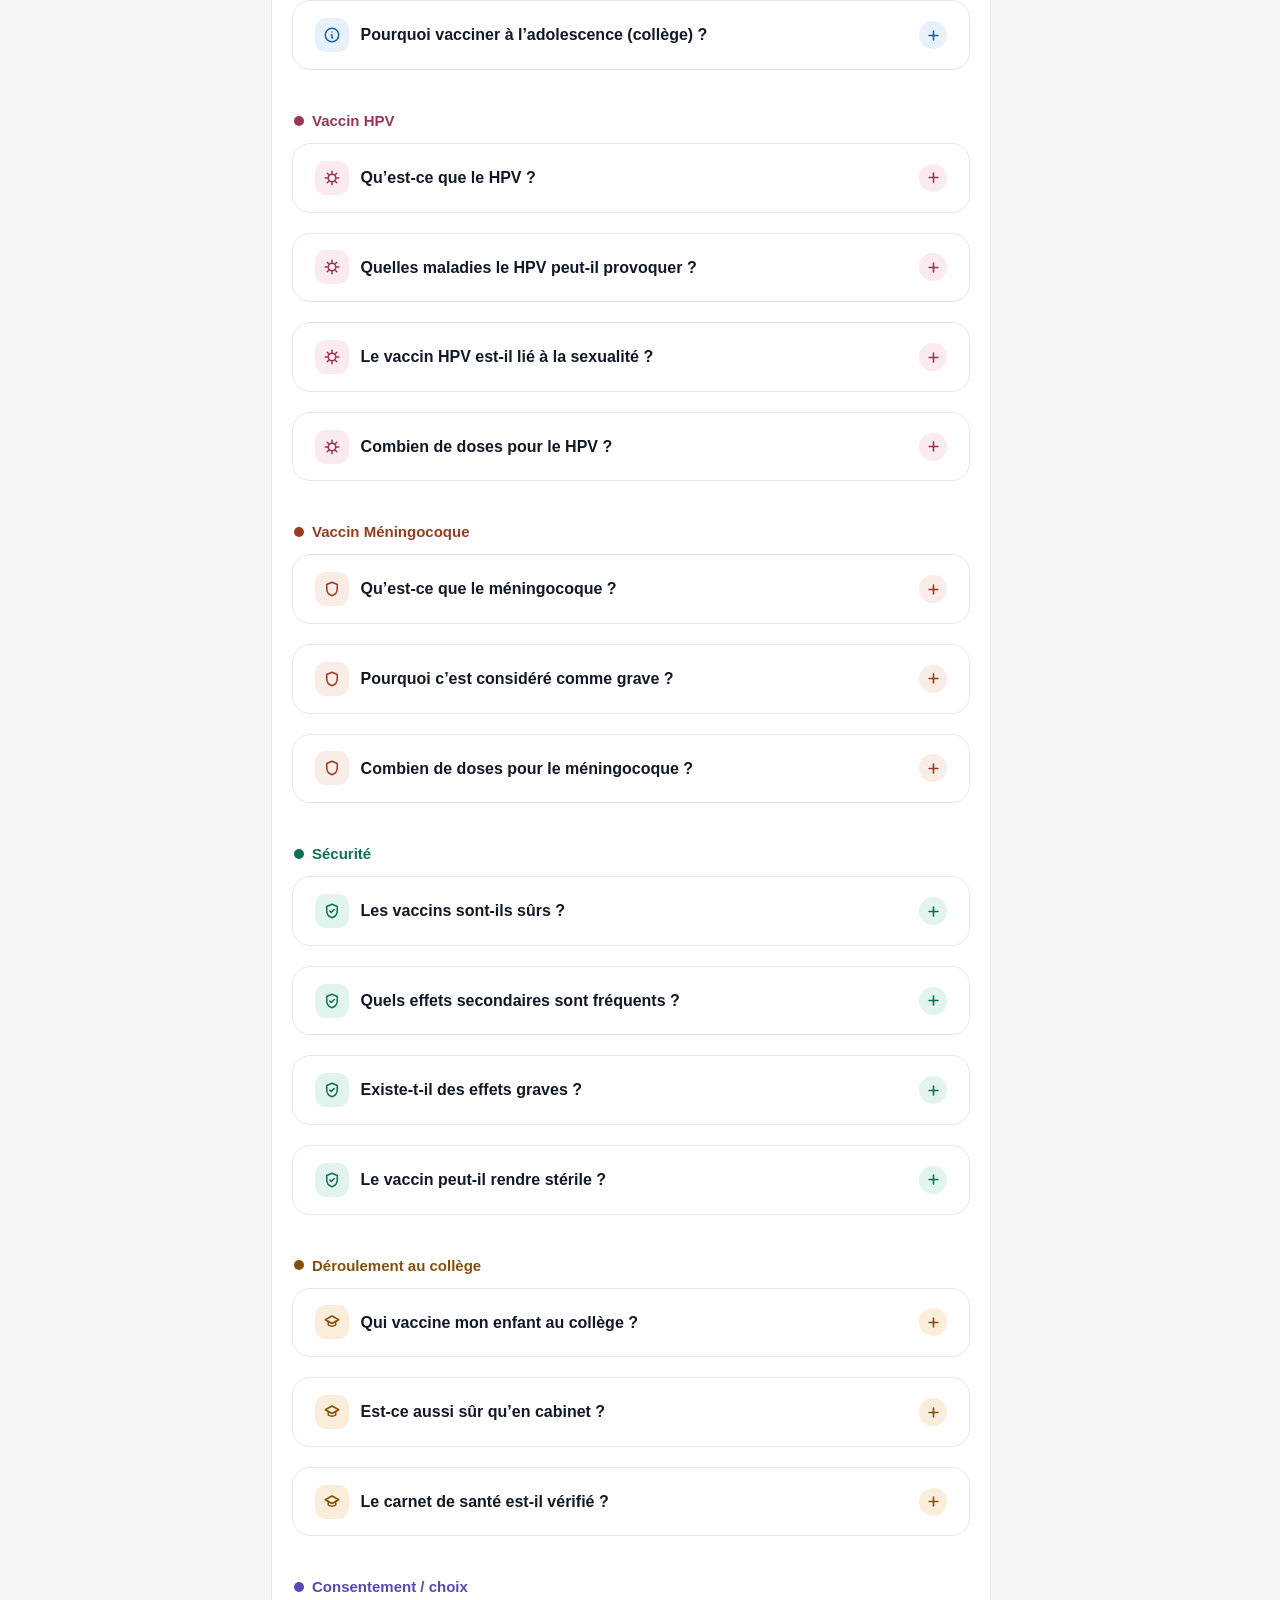
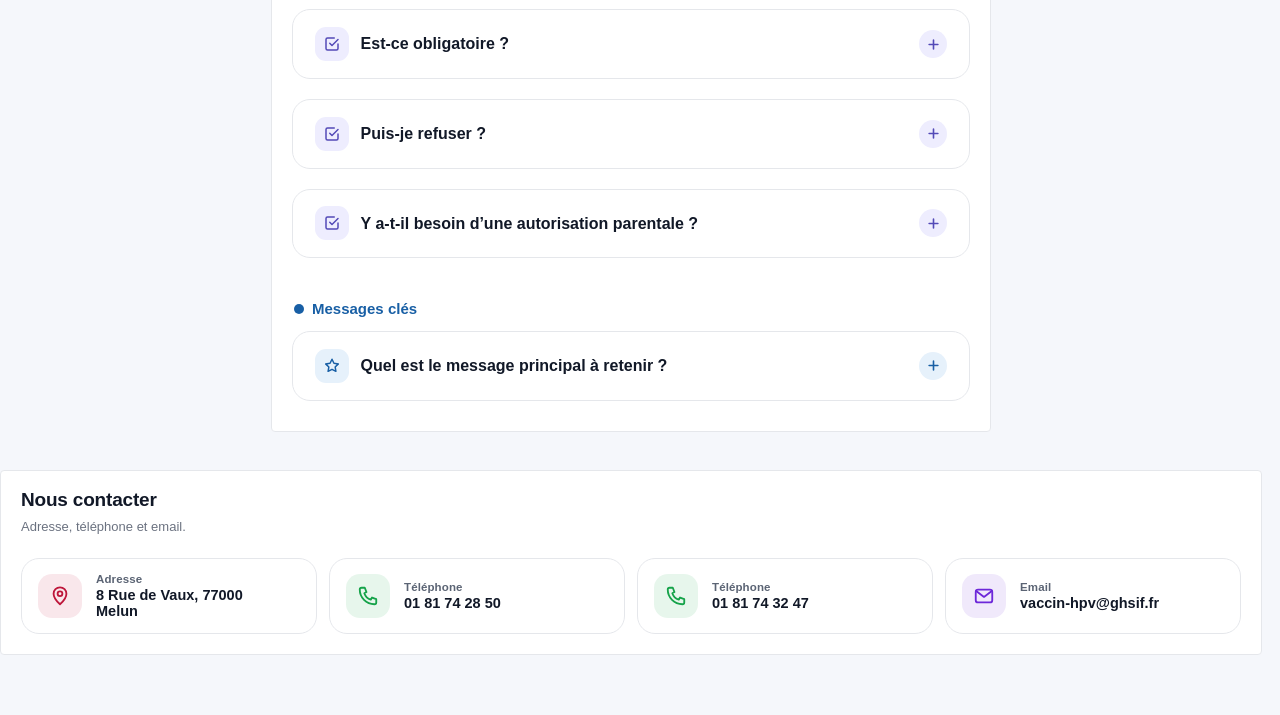
==== commit bc7d4f94: "maj" ====
--- a/college/index.html
+++ b/college/index.html
@@ -659,6 +659,10 @@
 <script src="../js/effets.js?v=20261006-1" data-accent="college" defer></script>
 <link rel="stylesheet" href="../css/recherche.css?v=20261012-3">
 <script src="../js/recherche.js?v=20261012-3" data-accent="college" defer></script>
+<link rel="icon" href="../favicon.ico?v=20261015-1" sizes="any">
+<link rel="icon" type="image/png" sizes="32x32" href="../img/favicon-32.png?v=20261015-1">
+<link rel="icon" type="image/png" sizes="192x192" href="../img/favicon-192.png?v=20261015-1">
+<link rel="apple-touch-icon" href="../img/apple-touch-icon.png?v=20261015-1">
 </head>
     <body>
         <div id="scrollProgress"></div>
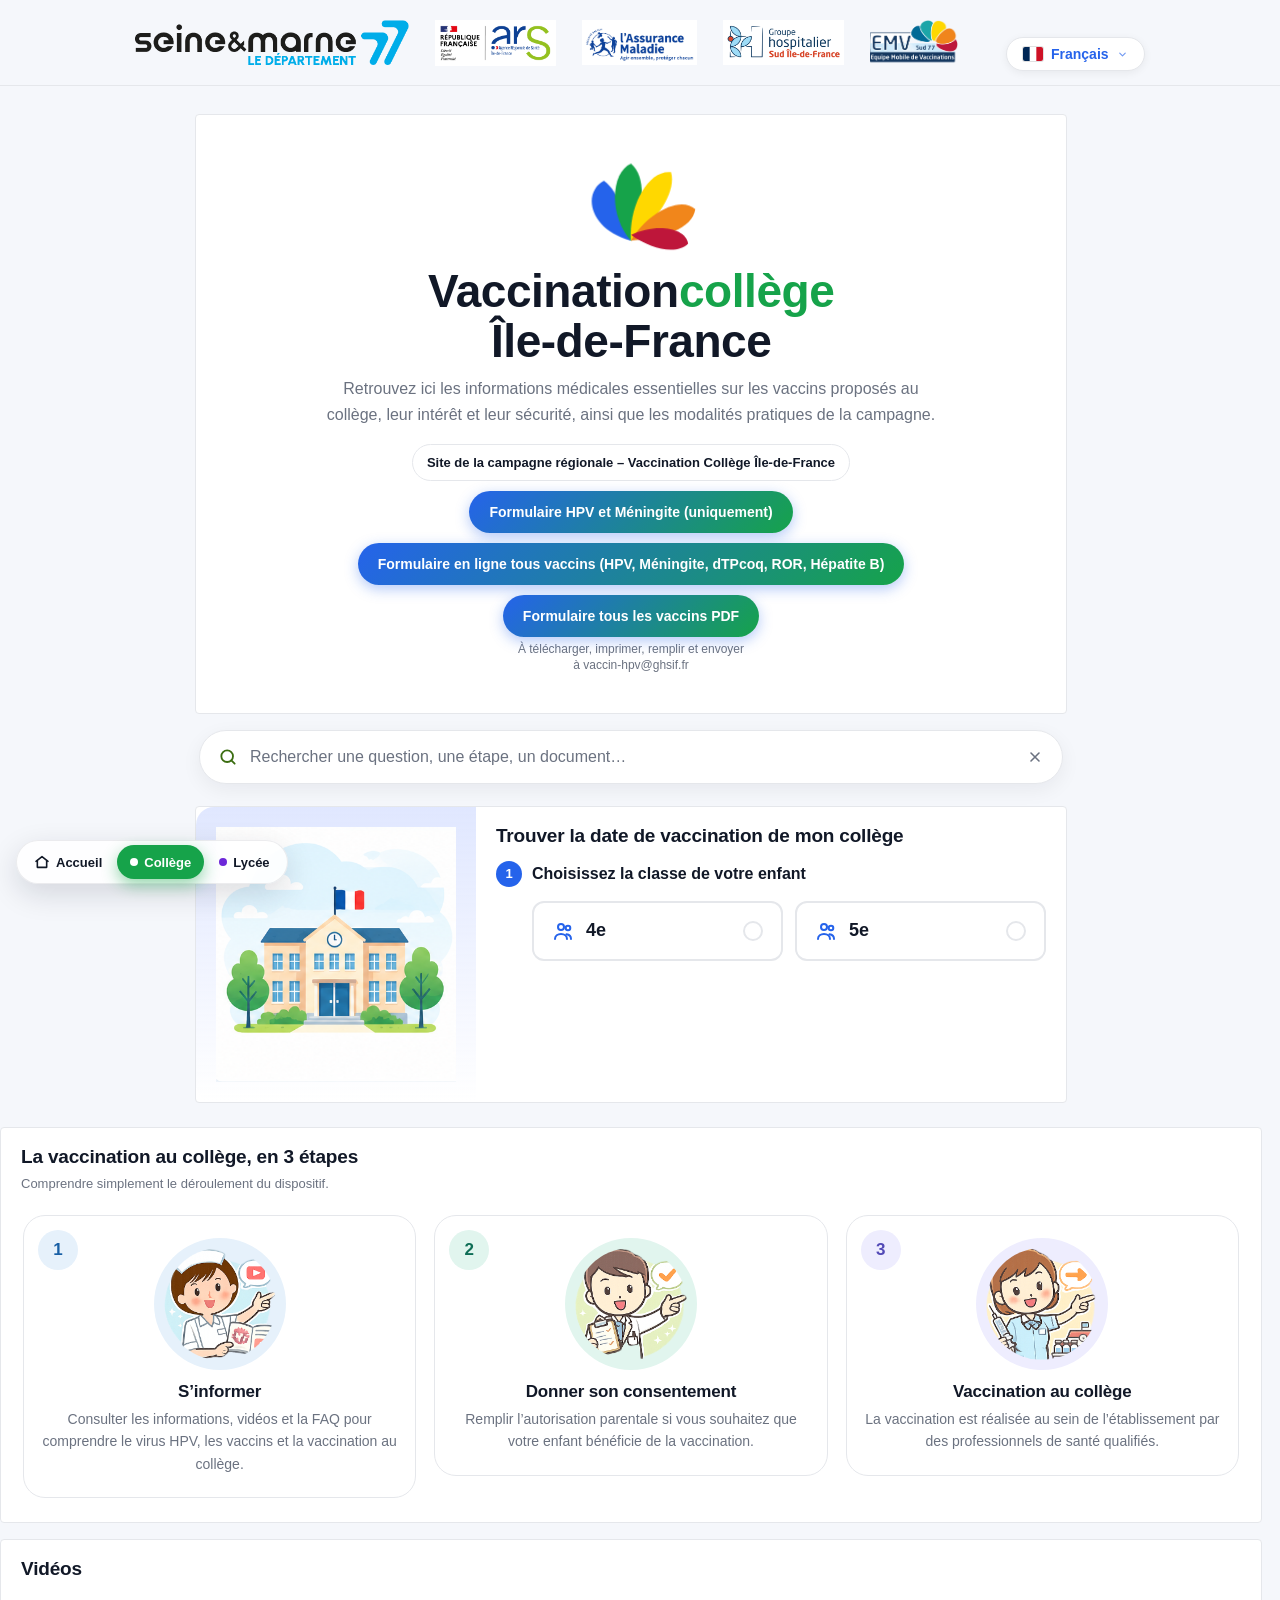
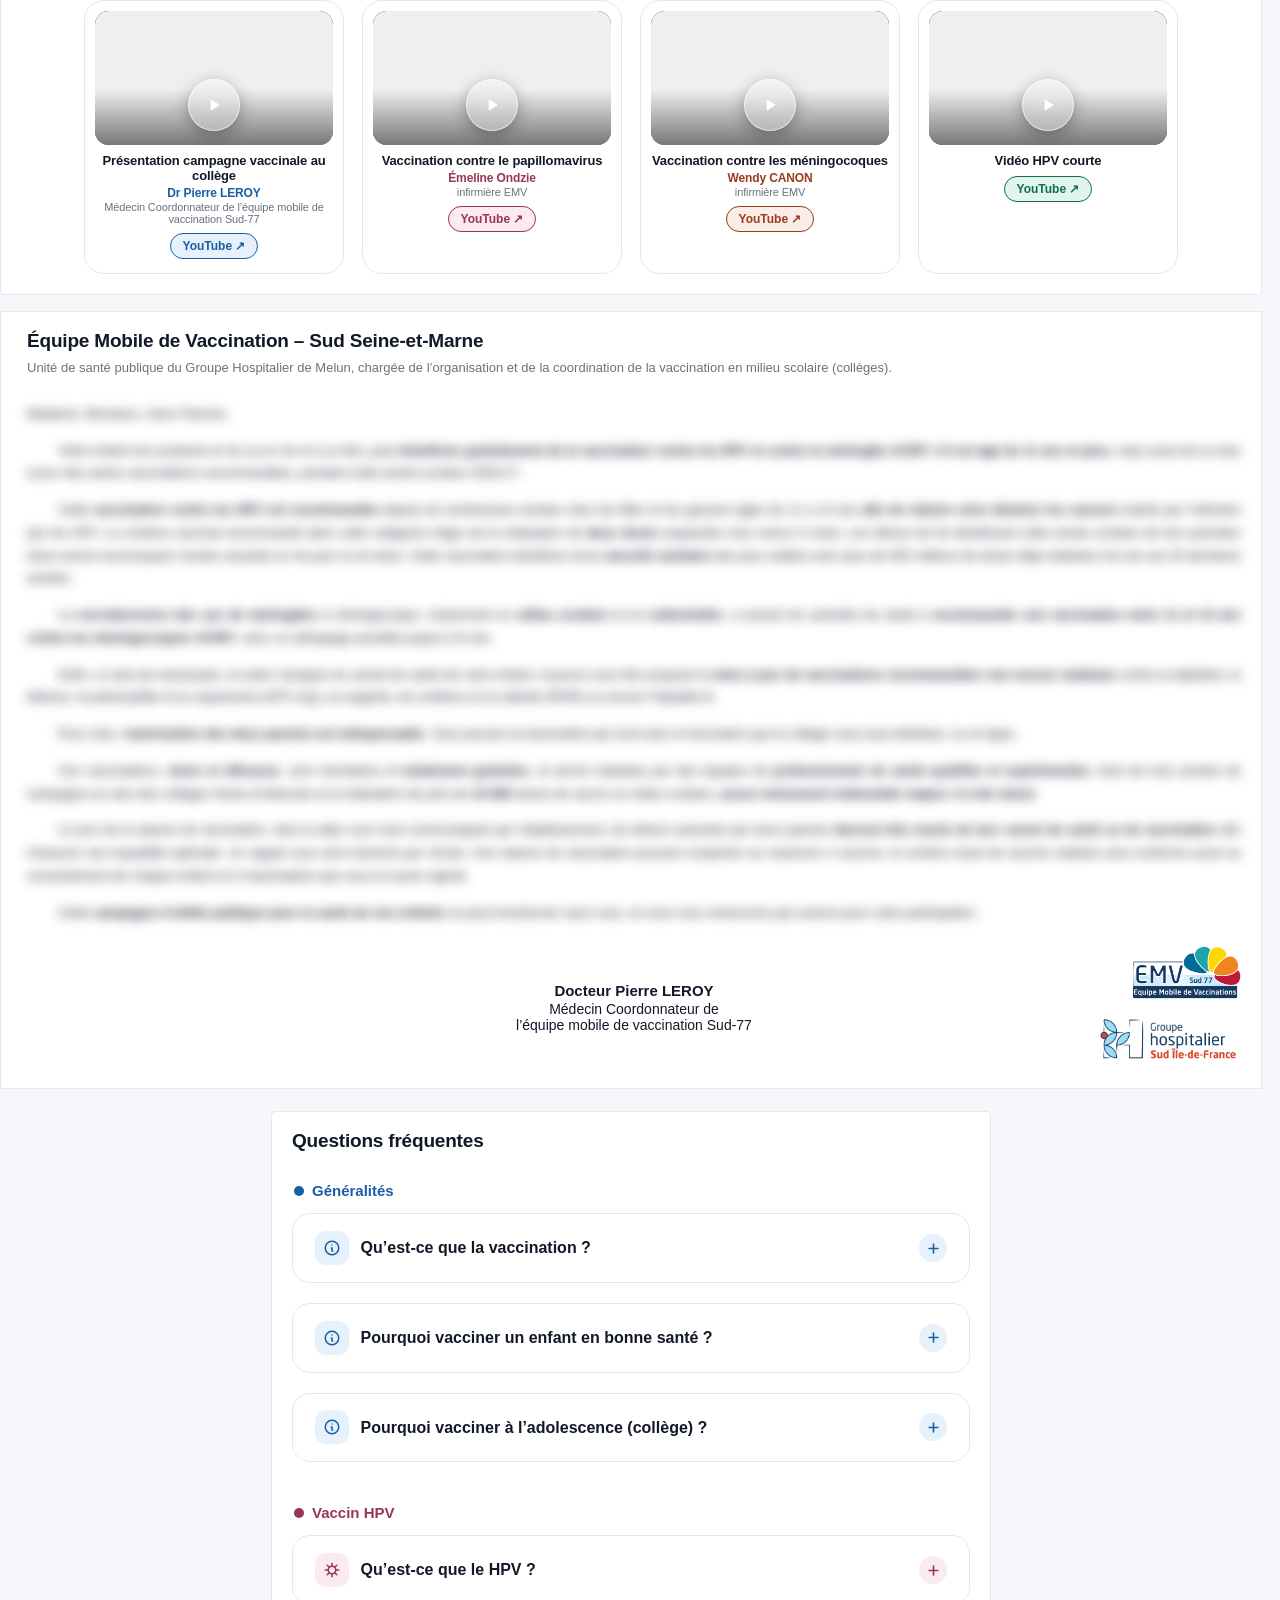
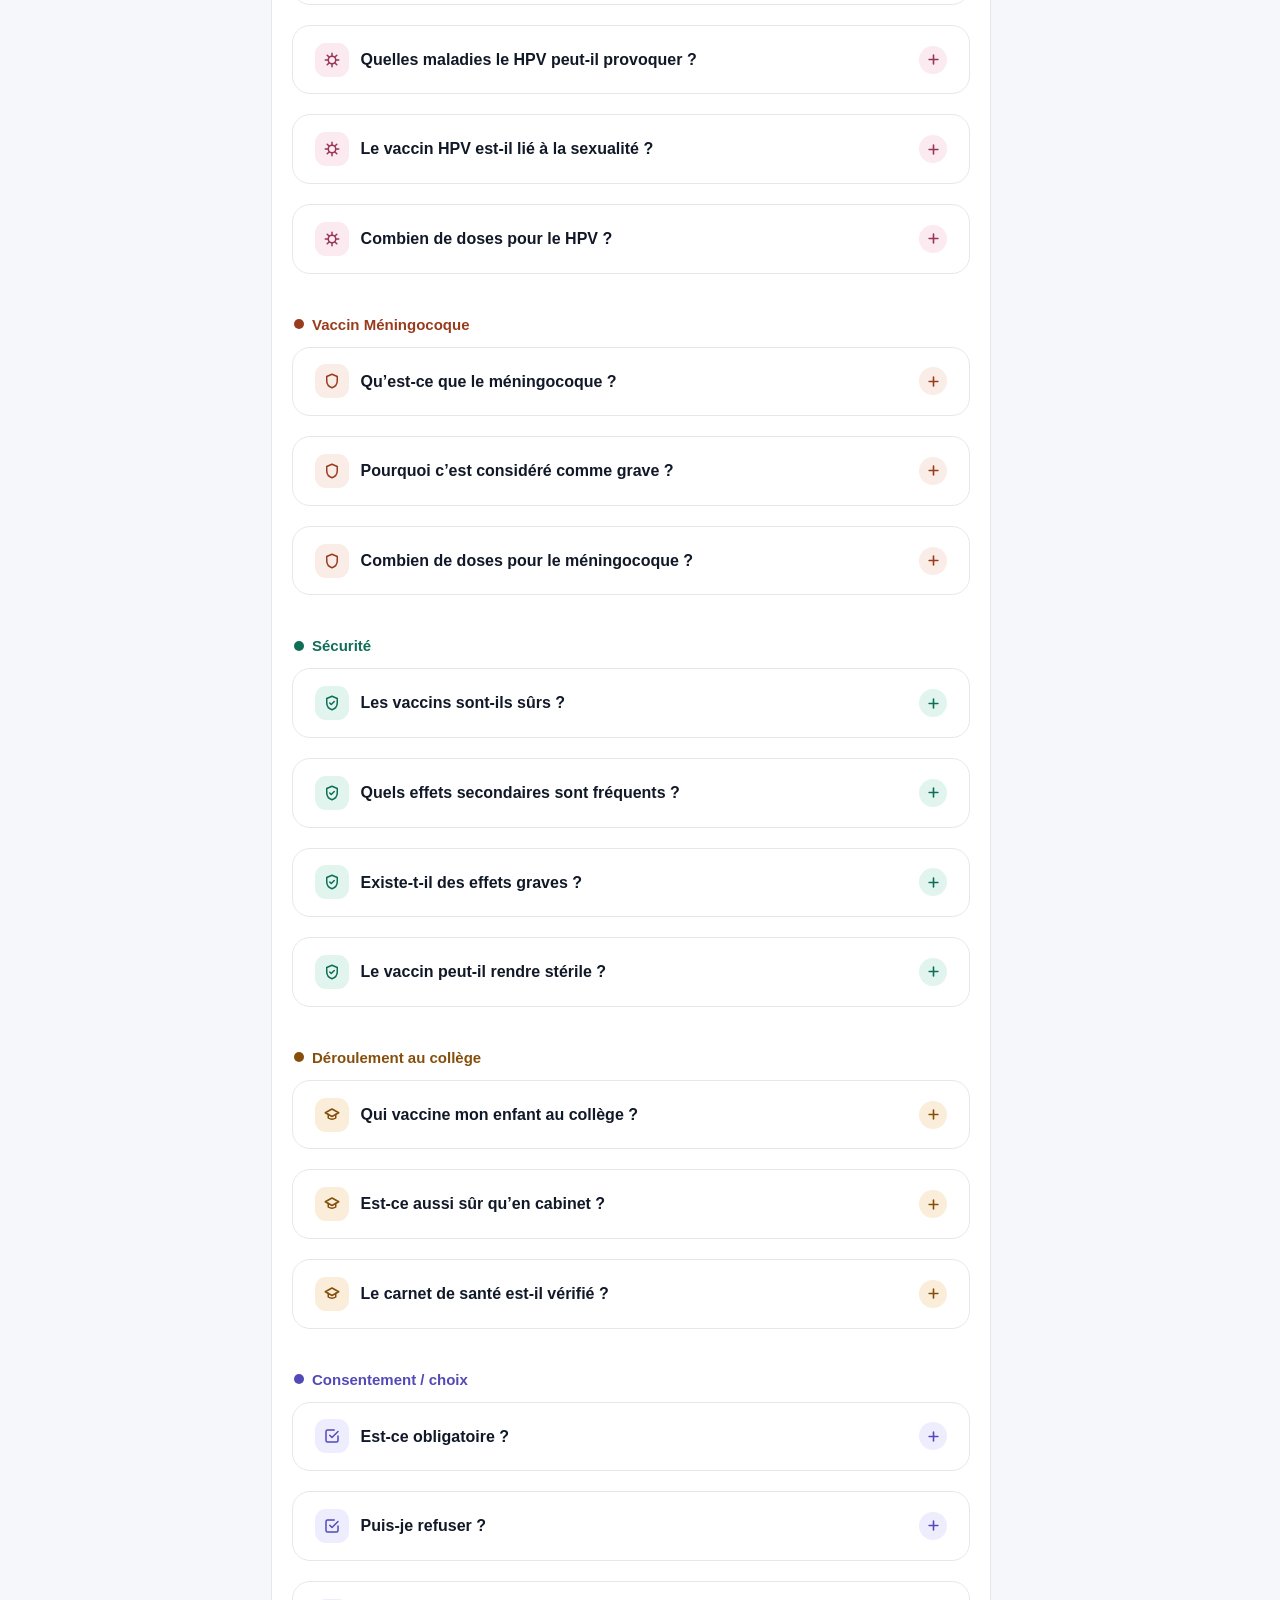
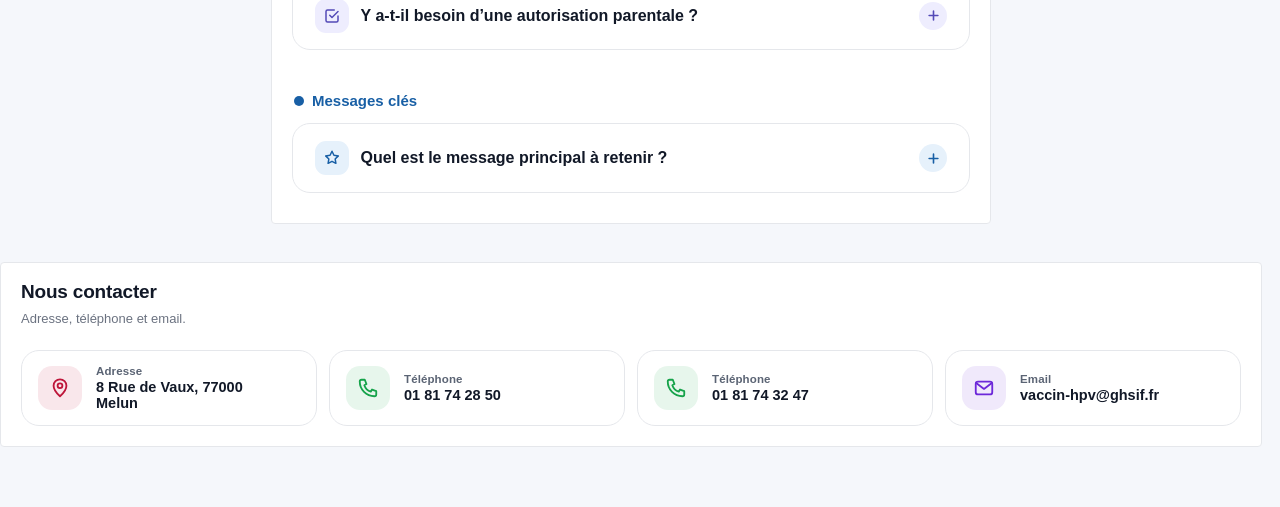
==== commit 2a297600: "maj" ====
--- a/college/index.html
+++ b/college/index.html
@@ -655,8 +655,8 @@
 </style>
         <link href="../../Documents/Pinegrow%20Projects/Tailwind-CSS-20260203-211032/tailwind_theme/tailwind.css" rel="stylesheet" type="text/css">
     <link rel="stylesheet" href="../css/contact.css?v=20261004-2">
-<link rel="stylesheet" href="../css/effets.css?v=20261006-1">
-<script src="../js/effets.js?v=20261006-1" data-accent="college" defer></script>
+<link rel="stylesheet" href="../css/effets.css?v=20261024-1">
+<script src="../js/effets.js?v=20261024-1" data-accent="college" defer></script>
 <link rel="stylesheet" href="../css/recherche.css?v=20261012-3">
 <script src="../js/recherche.js?v=20261012-3" data-accent="college" defer></script>
 <link rel="icon" href="../favicon.ico?v=20261015-1" sizes="any">
--- a/css/effets.css
+++ b/css/effets.css
@@ -137,7 +137,11 @@
 .fxLbFrame{position:relative;aspect-ratio:16/9}
 .fxLbBox.short .fxLbFrame{aspect-ratio:9/16}
 .fxLbFrame iframe{position:absolute;inset:0;width:100%;height:100%;border:0}
-.fxLbTitle{background:var(--vc,#2563eb);color:#fff;font-weight:800;font-size:14px;padding:12px 56px 12px 18px}
+.fxLbTitle{background:var(--vc,#2563eb);color:#fff;font-weight:800;font-size:14px;padding:12px 18px;overflow-wrap:anywhere;line-height:1.3}
+/* La taille du texte suit la largeur de la vidéo affichée, le texte passe à la ligne sans sortir du cadre */
+.fxLbBox{container-type:inline-size}
+.fxLbT1{font-size:clamp(12px,2.6cqi,16px)}
+.fxLbT2{font-weight:600;opacity:.92;margin-top:3px;font-size:clamp(11px,2.1cqi,14px)}
 .fxLbClose{position:absolute;top:6px;right:8px;width:38px;height:38px;border-radius:50%;border:0;background:rgba(255,255,255,.2);color:#fff;cursor:pointer;
   display:grid;place-items:center;font-size:22px;line-height:1;transition:transform .35s cubic-bezier(.2,.9,.25,1.6),background .25s ease;z-index:2}
 .fxLbClose:hover{transform:rotate(90deg);background:rgba(255,255,255,.35)}
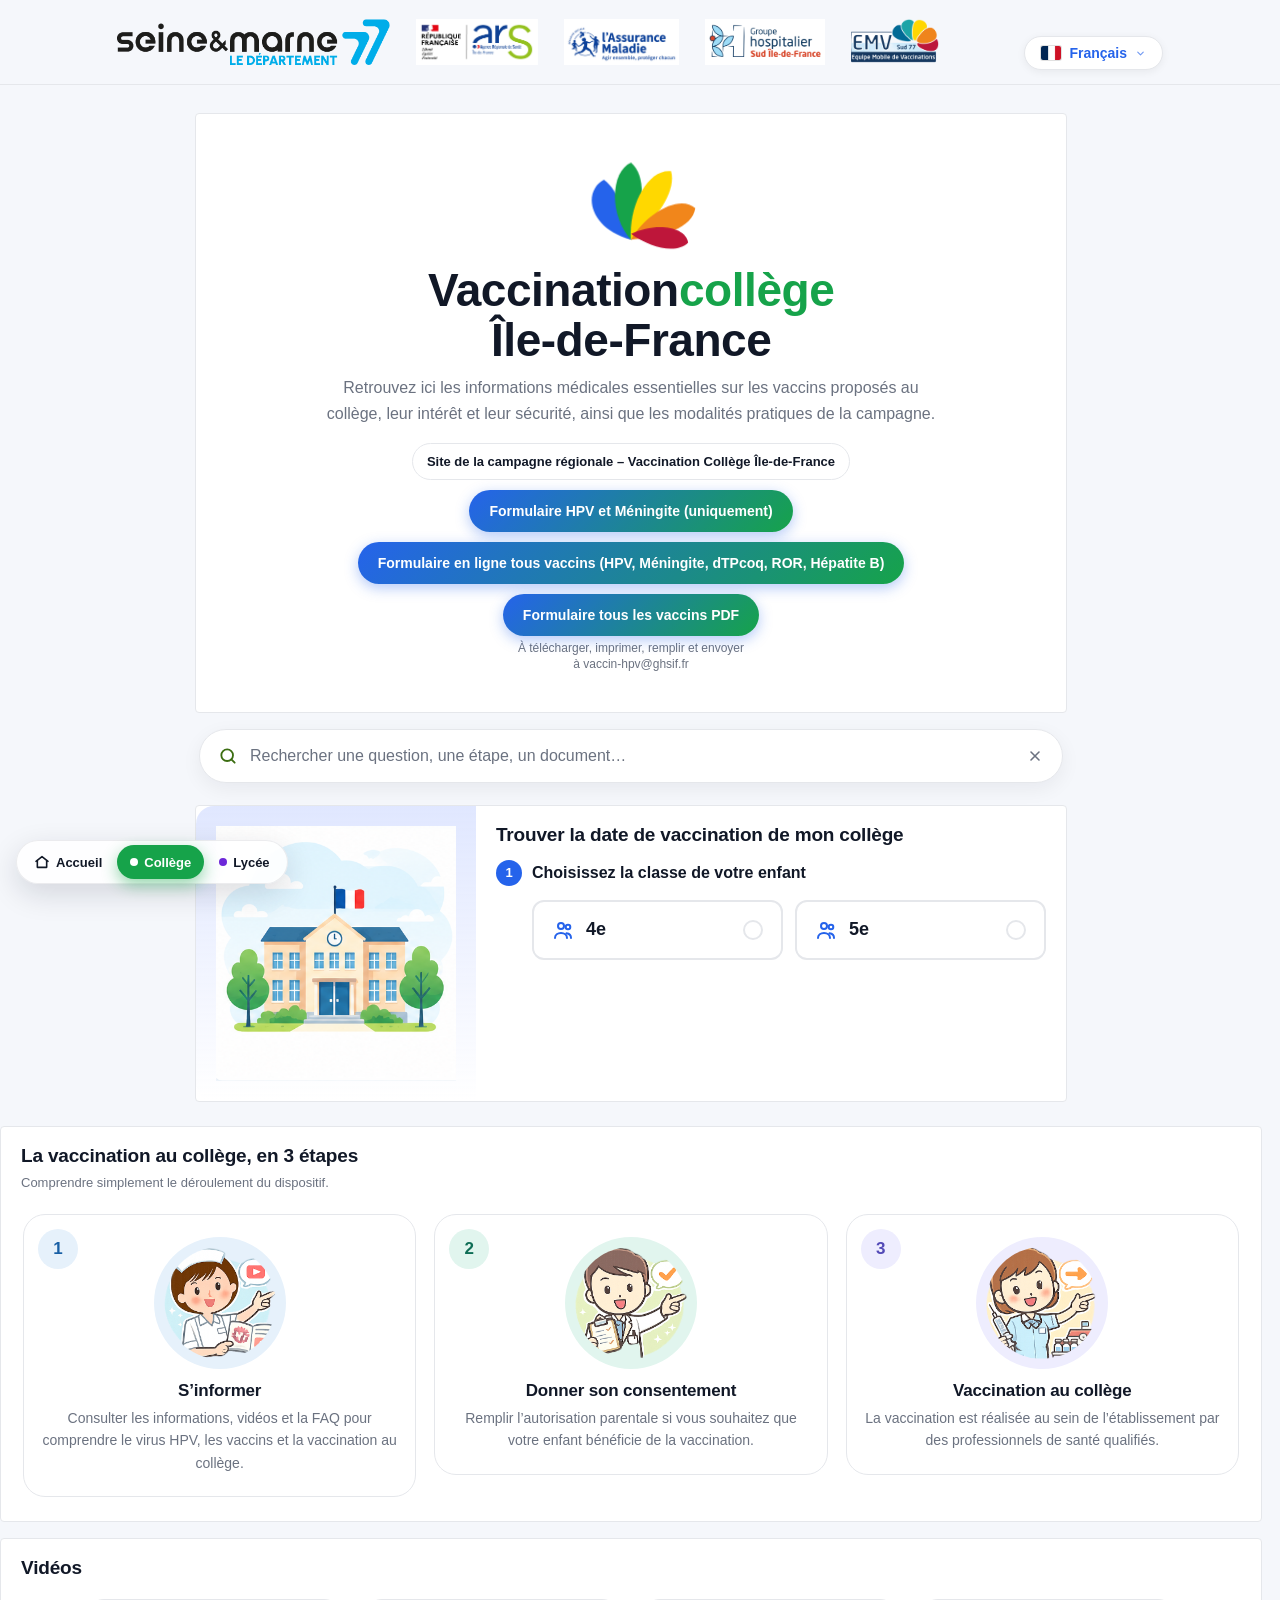
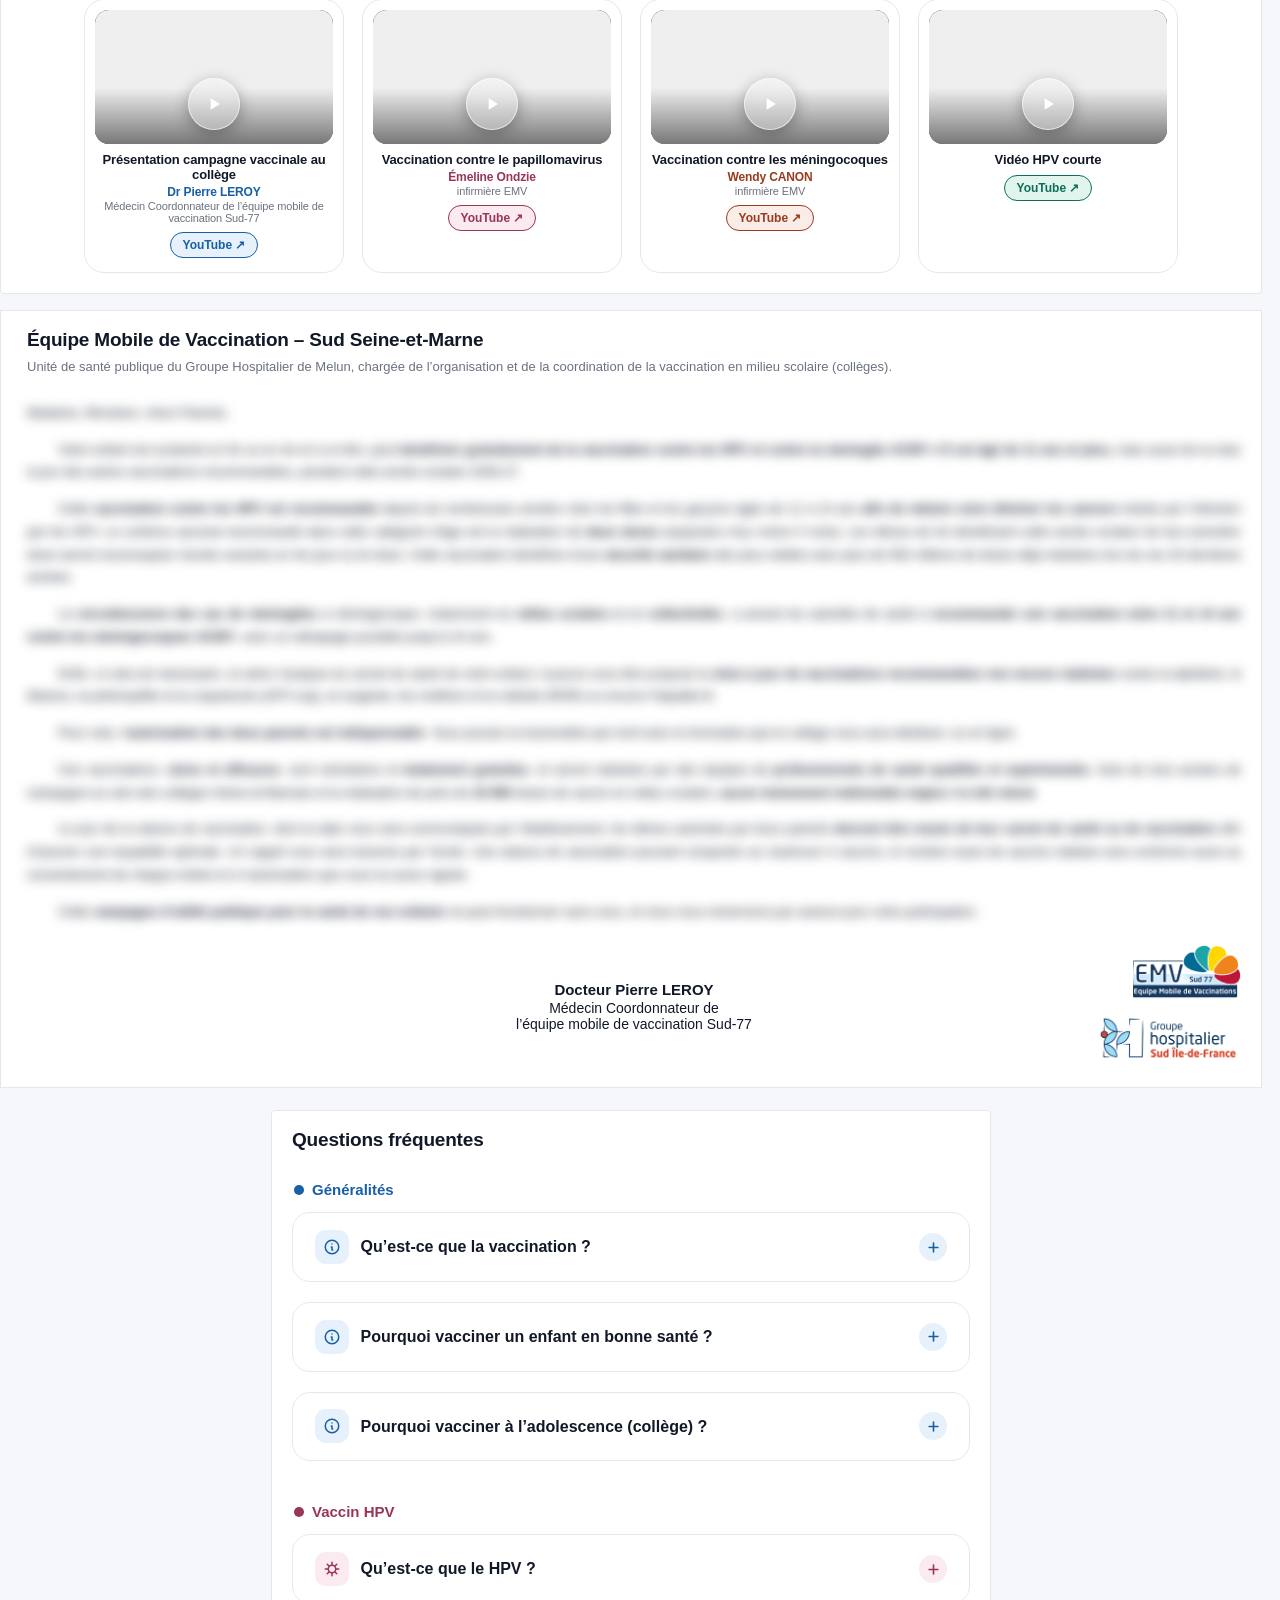
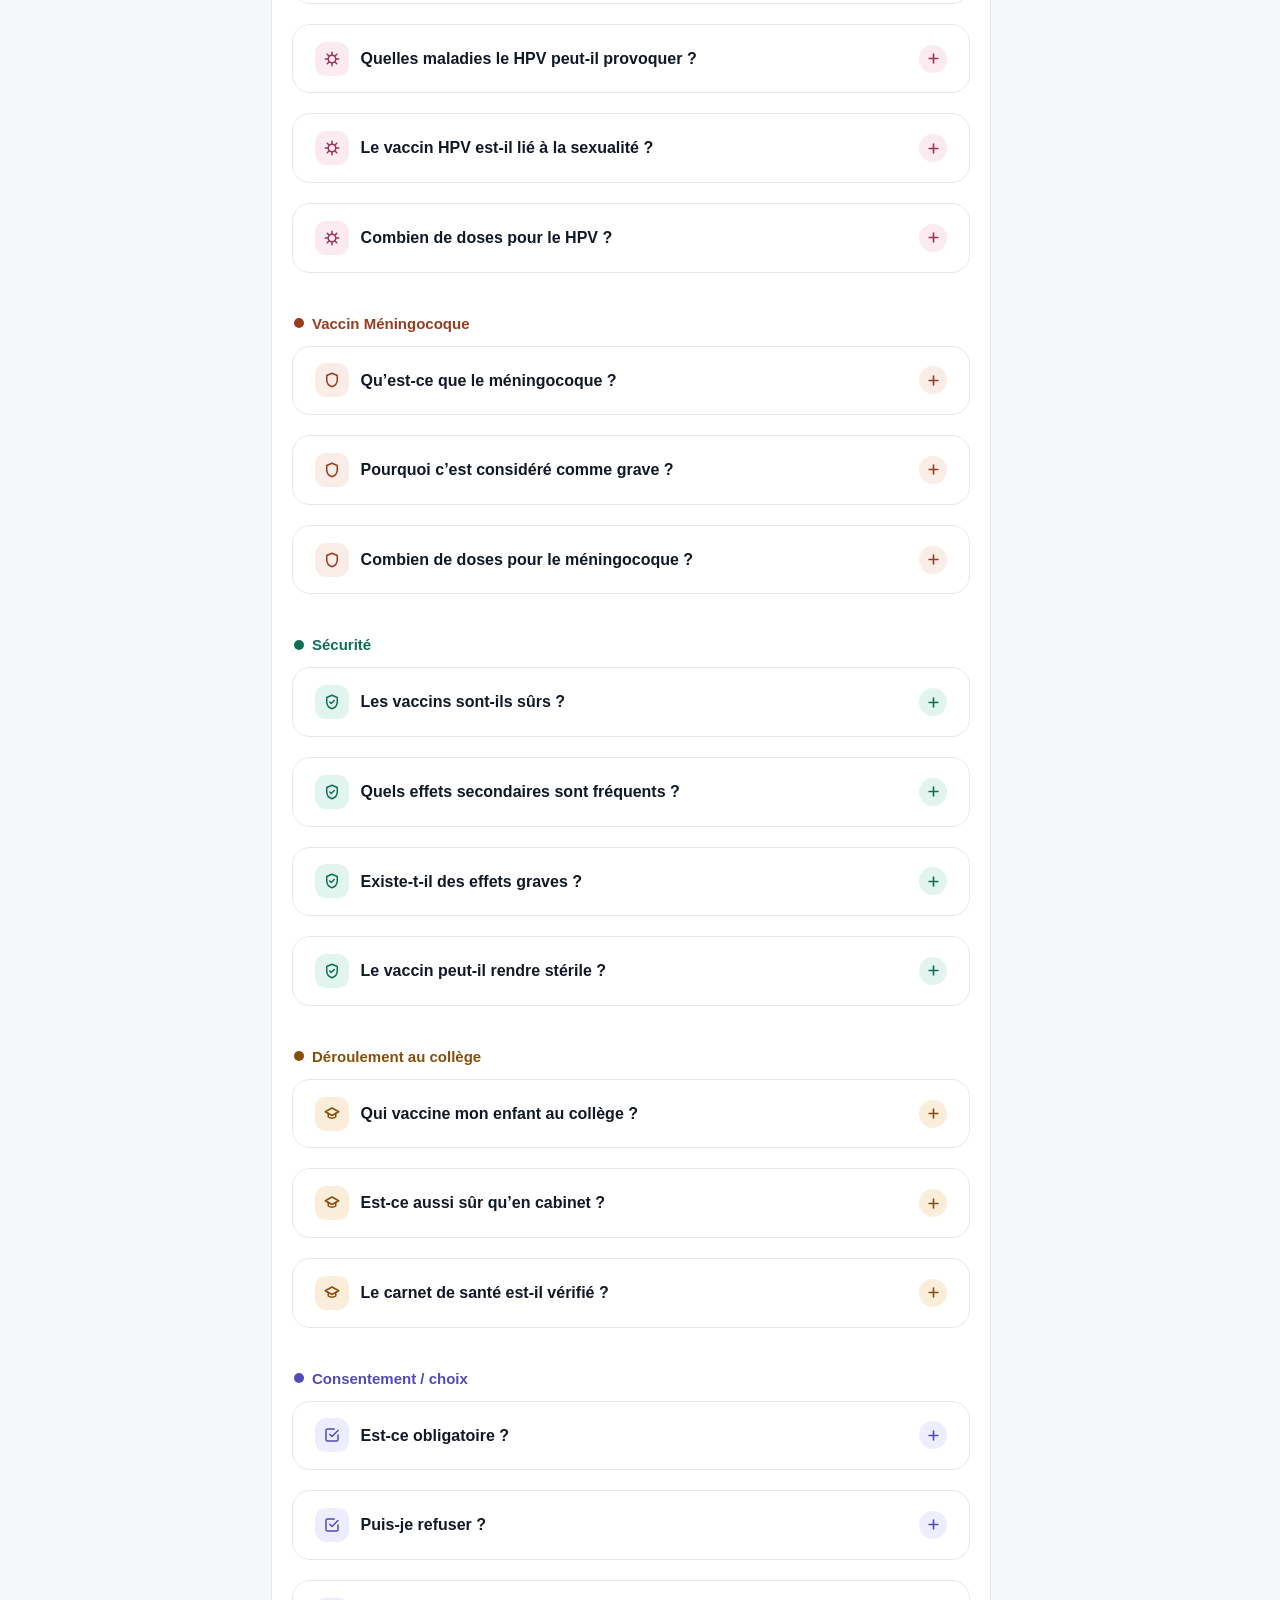
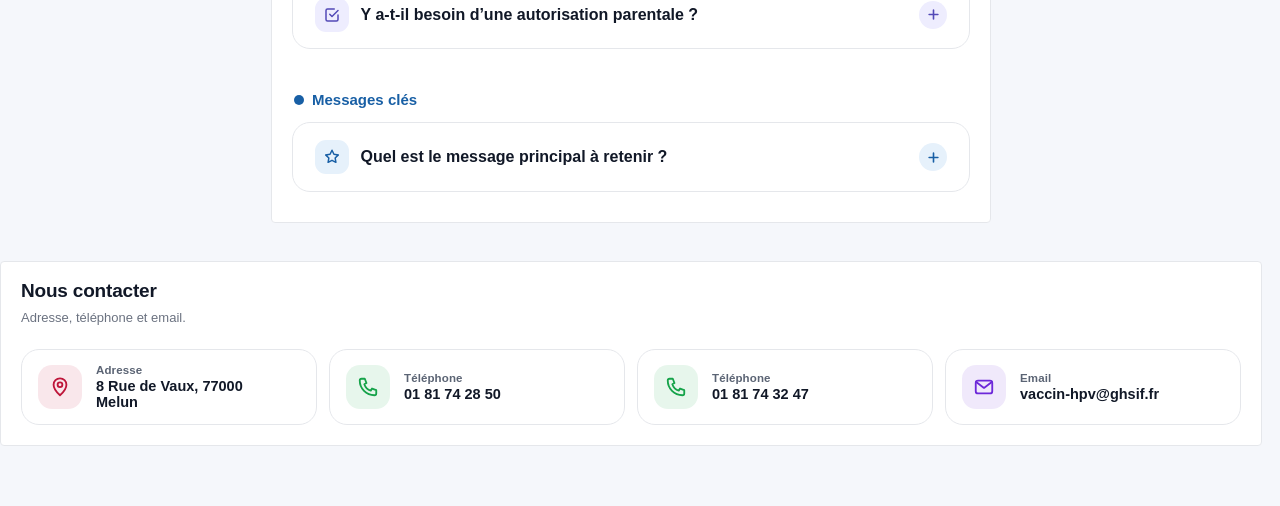
==== commit c7c4a315: "maj" ====
--- a/college/index.html
+++ b/college/index.html
@@ -4,6 +4,17 @@
         <meta charset="utf-8"/>
         <meta content="width=device-width, initial-scale=1" name="viewport"/>
         <title>Vaccination collège – Île-de-France</title>
+        <meta property="og:type" content="website">
+        <meta property="og:site_name" content="Campagne de vaccination en milieu scolaire en Seine-et-Marne">
+        <meta property="og:locale" content="fr_FR">
+        <meta property="og:title" content="Vaccination collège – Île-de-France">
+        <meta property="og:description" content="Site officiel d’information de l’Équipe Mobile de Vaccination (EMV) – Campagne de vaccination en milieu scolaire (collèges) en Île-de-France. Ressources sanitaires, documents officiels et informations à destination des familles et des établissements.">
+        <meta property="og:url" content="https://vaccination-sud77.fr/college/index.html">
+        <meta property="og:image" content="https://vaccination-sud77.fr/img/partage.png">
+        <meta property="og:image:width" content="1200">
+        <meta property="og:image:height" content="630">
+        <meta property="og:image:alt" content="Logo de l’Équipe Mobile de Vaccination Sud 77">
+        <meta name="twitter:card" content="summary_large_image">
         <meta name="description" content="Site officiel d’information de l’Équipe Mobile de Vaccination (EMV) – Campagne de vaccination en milieu scolaire (collèges) en Île-de-France. Ressources sanitaires, documents officiels et informations à destination des familles et des établissements."/>
         <meta name="keywords" content="vaccination, collège, santé publique, équipe mobile de vaccination, EMV, HPV, méningite, ARS, éducation nationale"/>
         <meta name="author" content="Équipe Mobile de Vaccination – Santé publique"/>
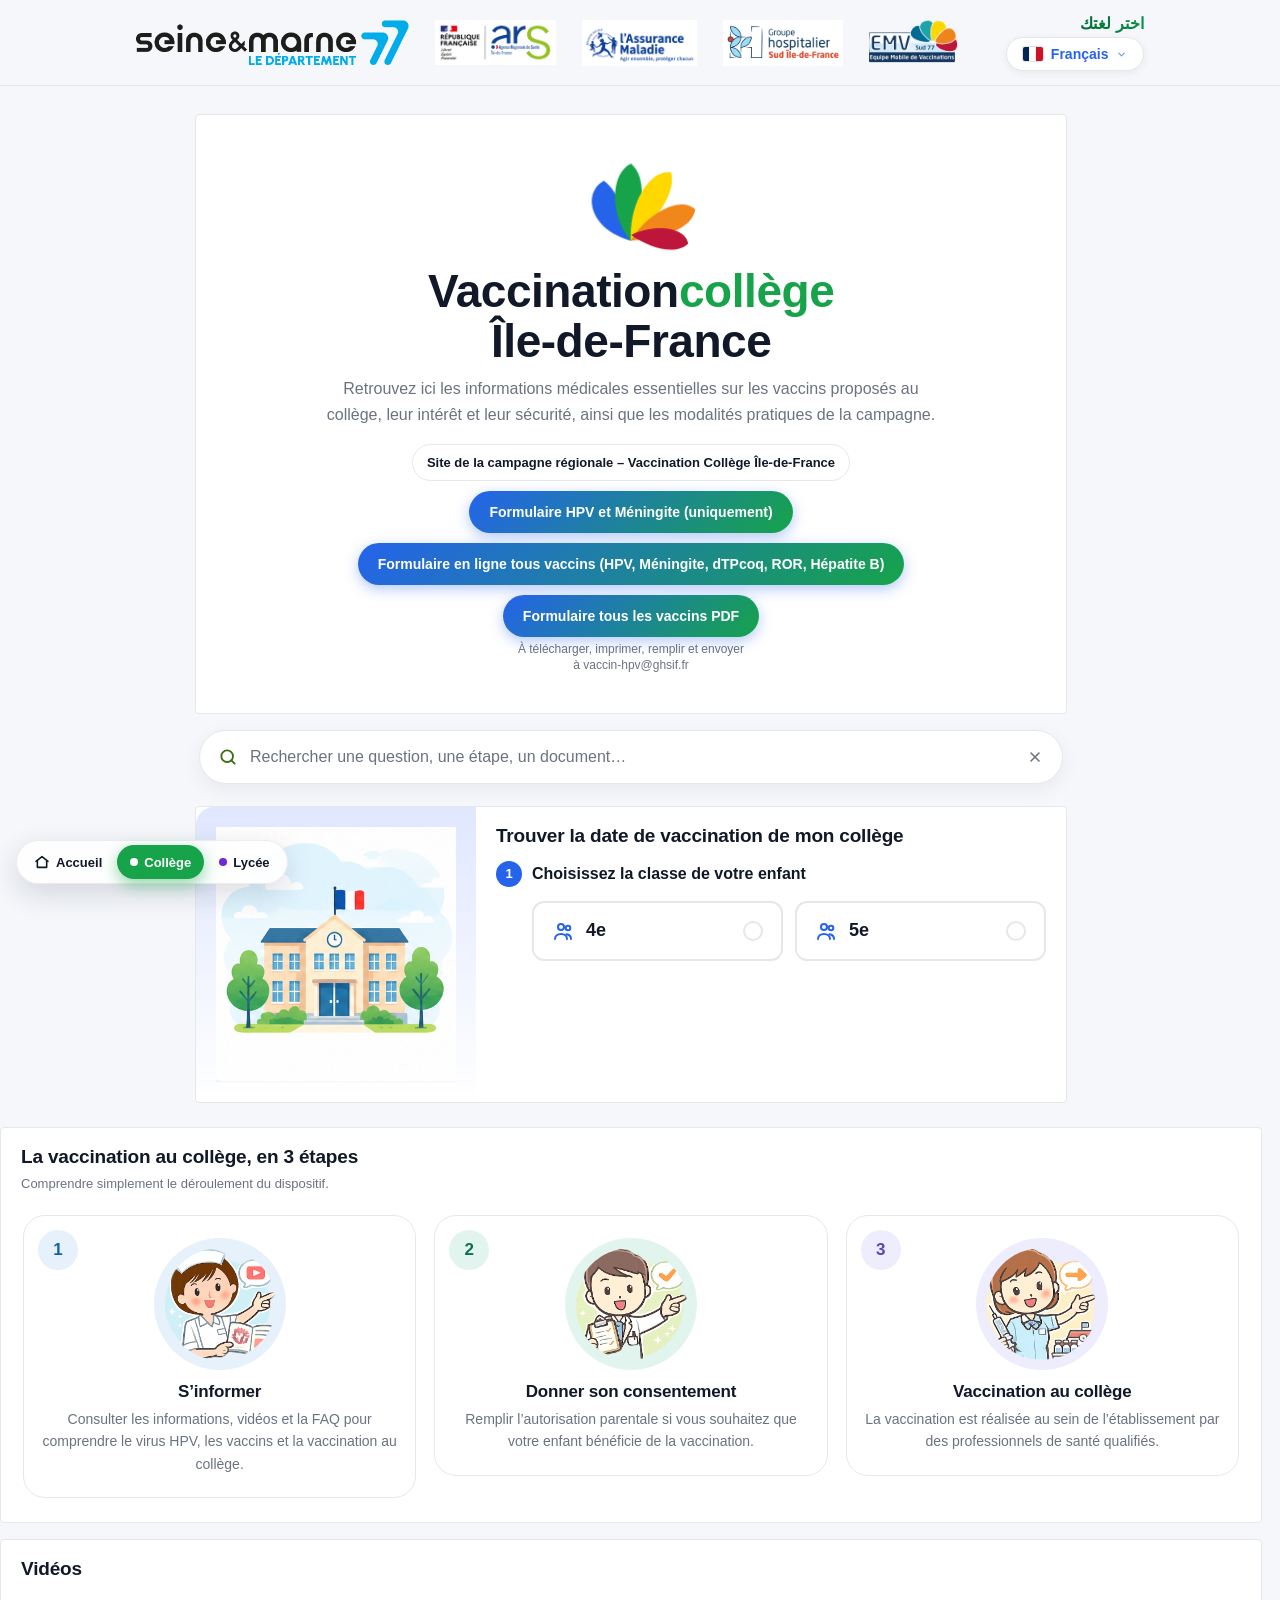
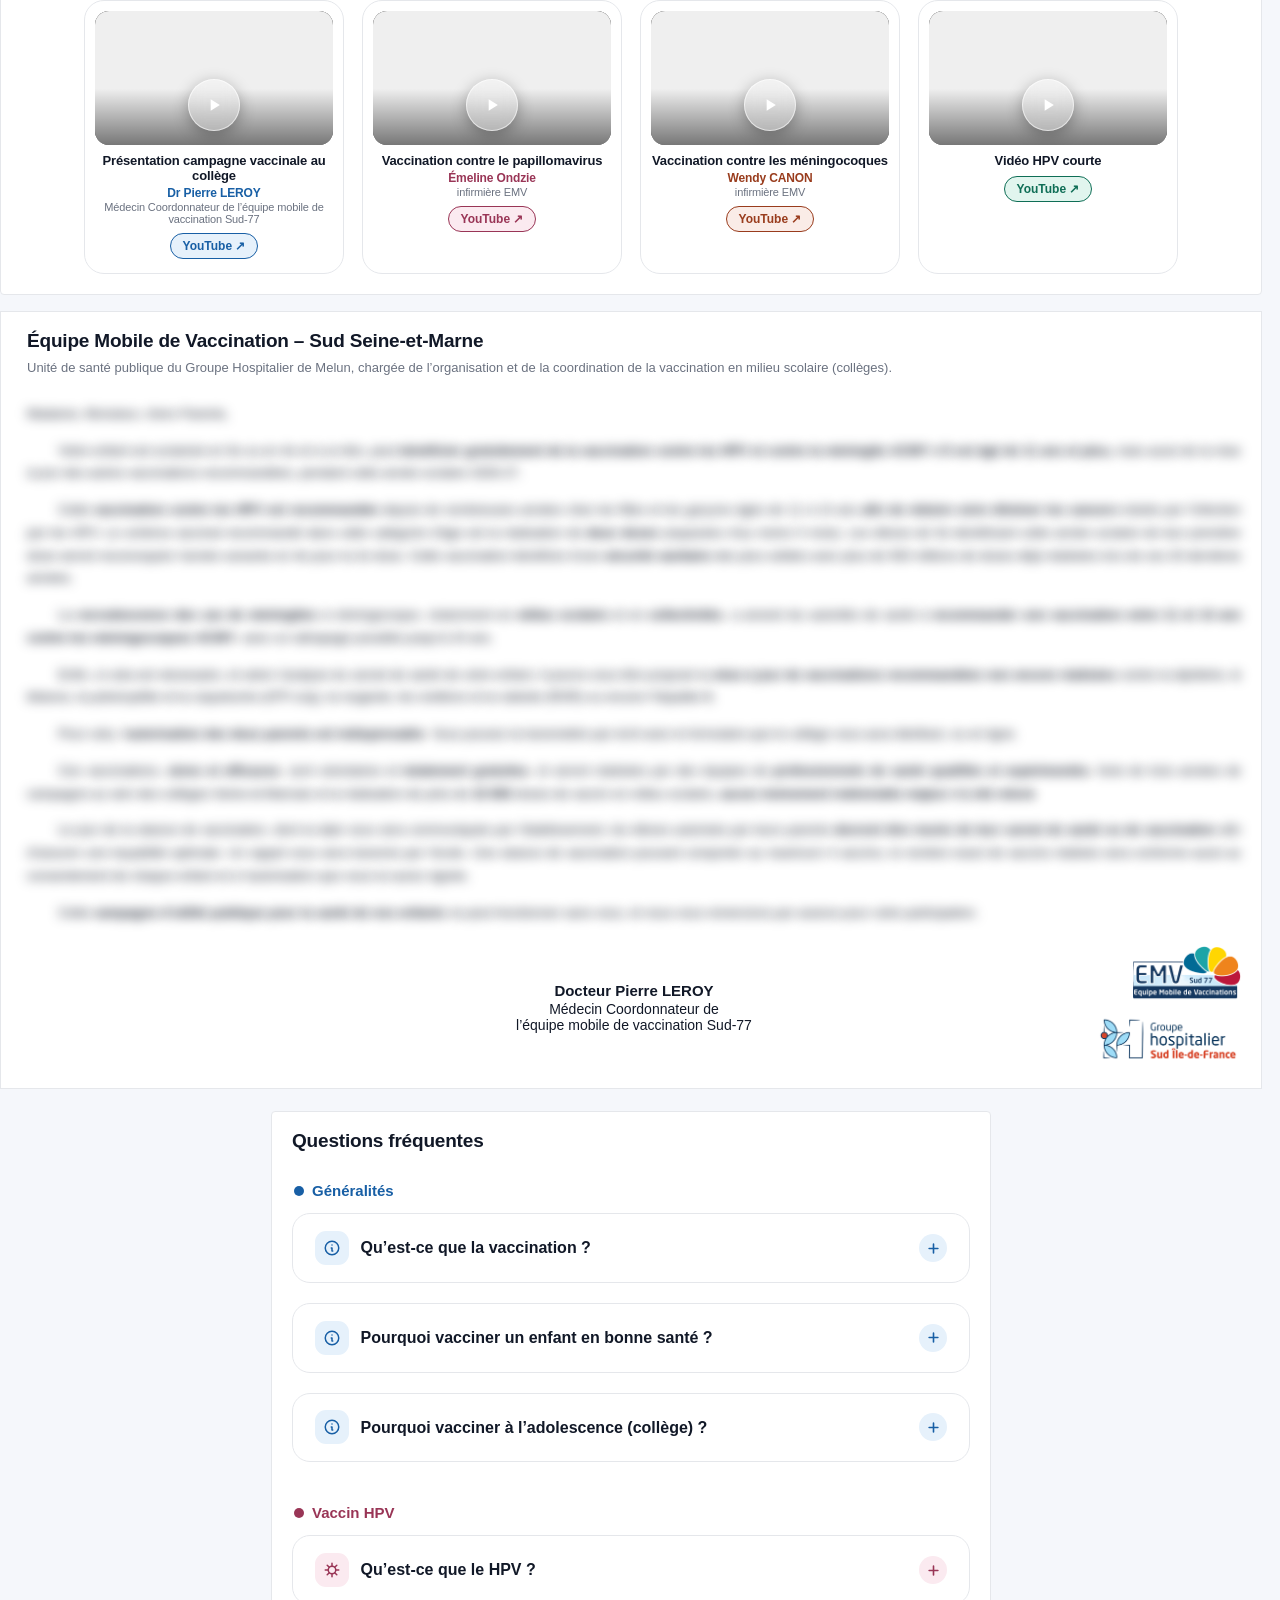
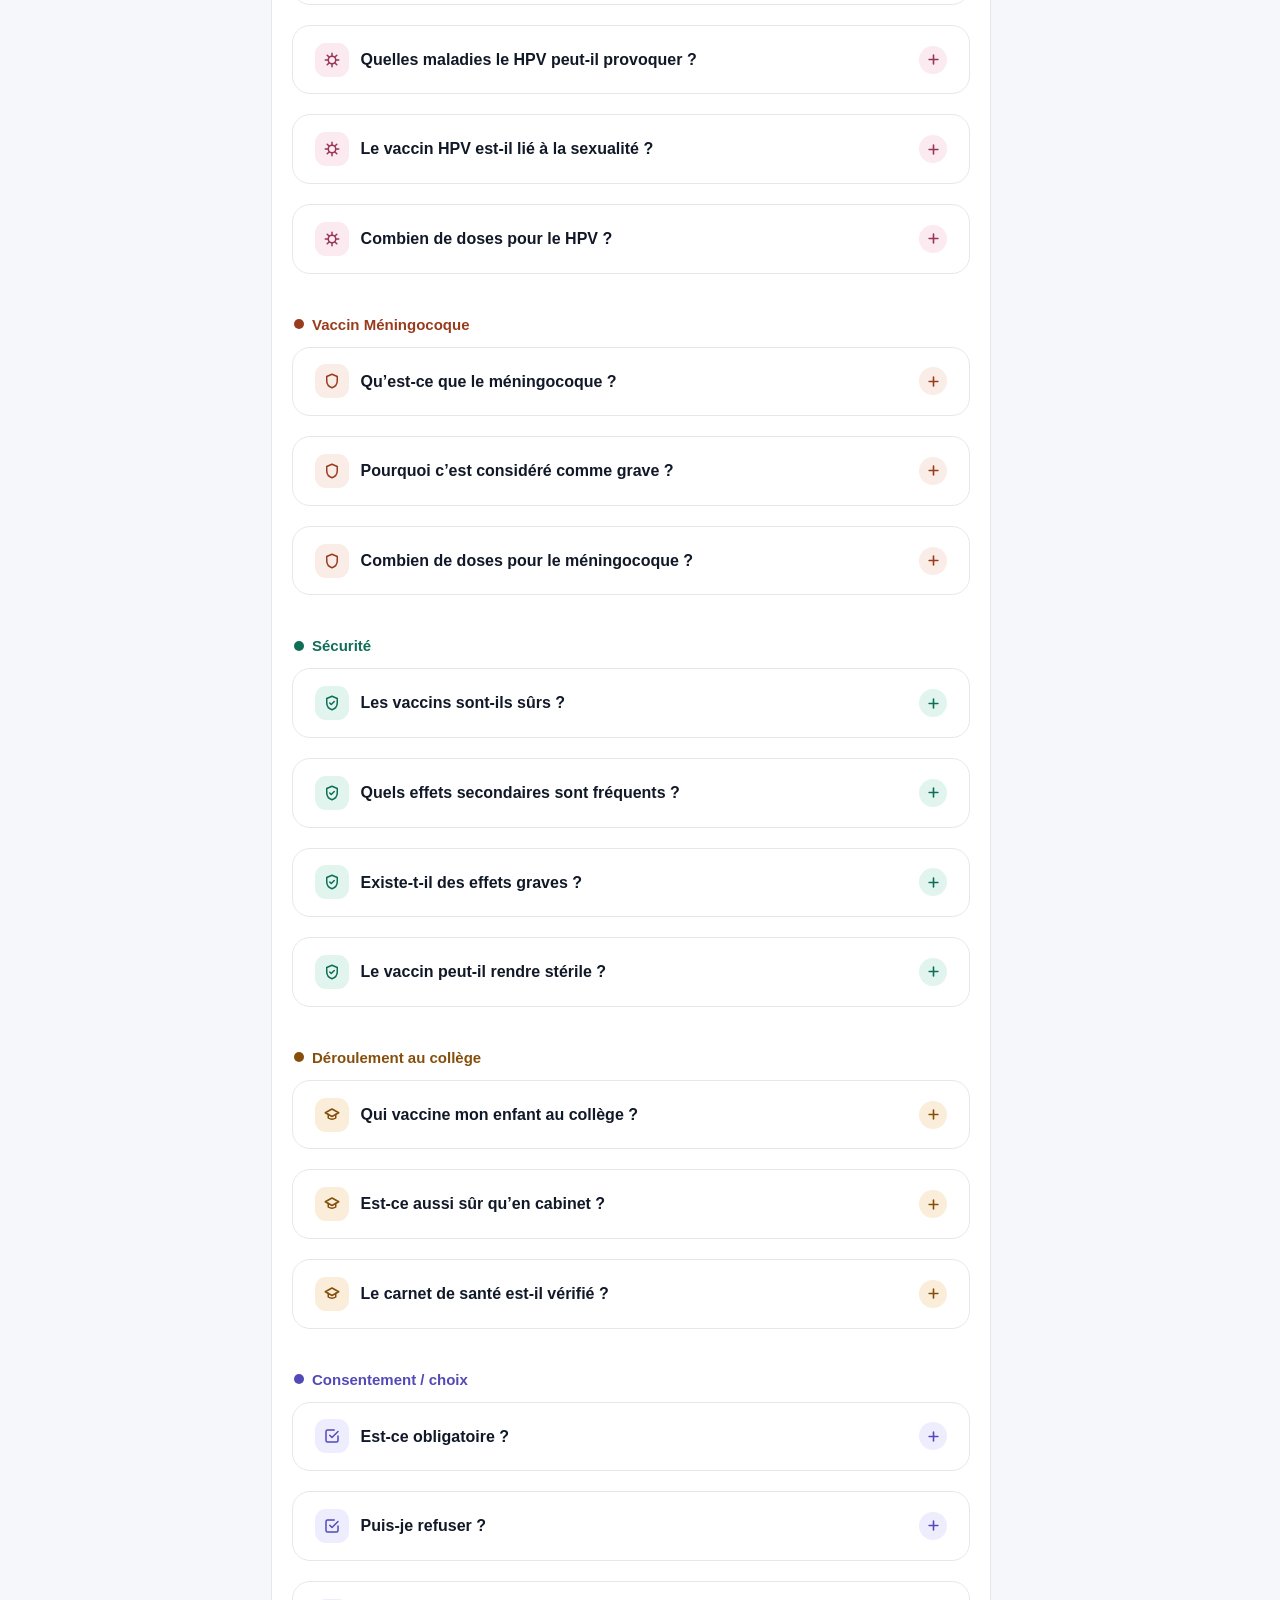
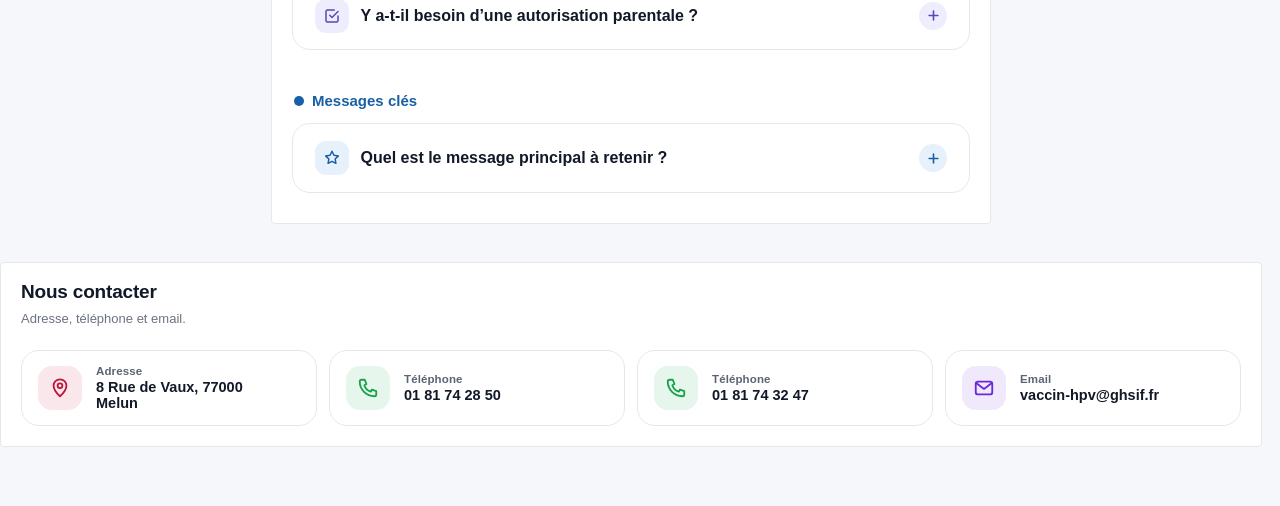
==== commit b3fb5068: "maj" ====
--- a/college/index.html
+++ b/college/index.html
@@ -4,6 +4,7 @@
         <meta charset="utf-8"/>
         <meta content="width=device-width, initial-scale=1" name="viewport"/>
         <title>Vaccination collège – Île-de-France</title>
+        <link rel="canonical" href="https://vaccination-sud77.fr/college/index.html">
         <meta property="og:type" content="website">
         <meta property="og:site_name" content="Campagne de vaccination en milieu scolaire en Seine-et-Marne">
         <meta property="og:locale" content="fr_FR">
@@ -1838,6 +1839,17 @@
     )
   );
 }
+// Site de la vaccination HPV de l'Institut national du cancer
+if (introData?.inca_hpv_site?.url) {
+  group.appendChild(
+    makeBtn(
+      t(introData.inca_hpv_site.label, 'Site de la vaccination HPV – Institut national du cancer'),
+      introData.inca_hpv_site.url,
+      'btn',
+      'inca_hpv_site'
+    )
+  );
+}
     if(introData?.official_idf?.flyer_pdf?.file){
   group.appendChild(
     makeBtn(
@@ -1971,7 +1983,7 @@
 
     // ÉTAPE 1 — S’informer (les vidéos ne sont plus dupliquées ici, elles ont
     // leur propre section dédiée plus bas sur la page)
-    if (step.number === 1 && ['flyer_officiel','hpv_resources','faq_link'].includes(key)) {
+    if (step.number === 1 && ['flyer_officiel','hpv_resources','inca_hpv_site','faq_link'].includes(key)) {
       group.appendChild(clone);
     }
 
